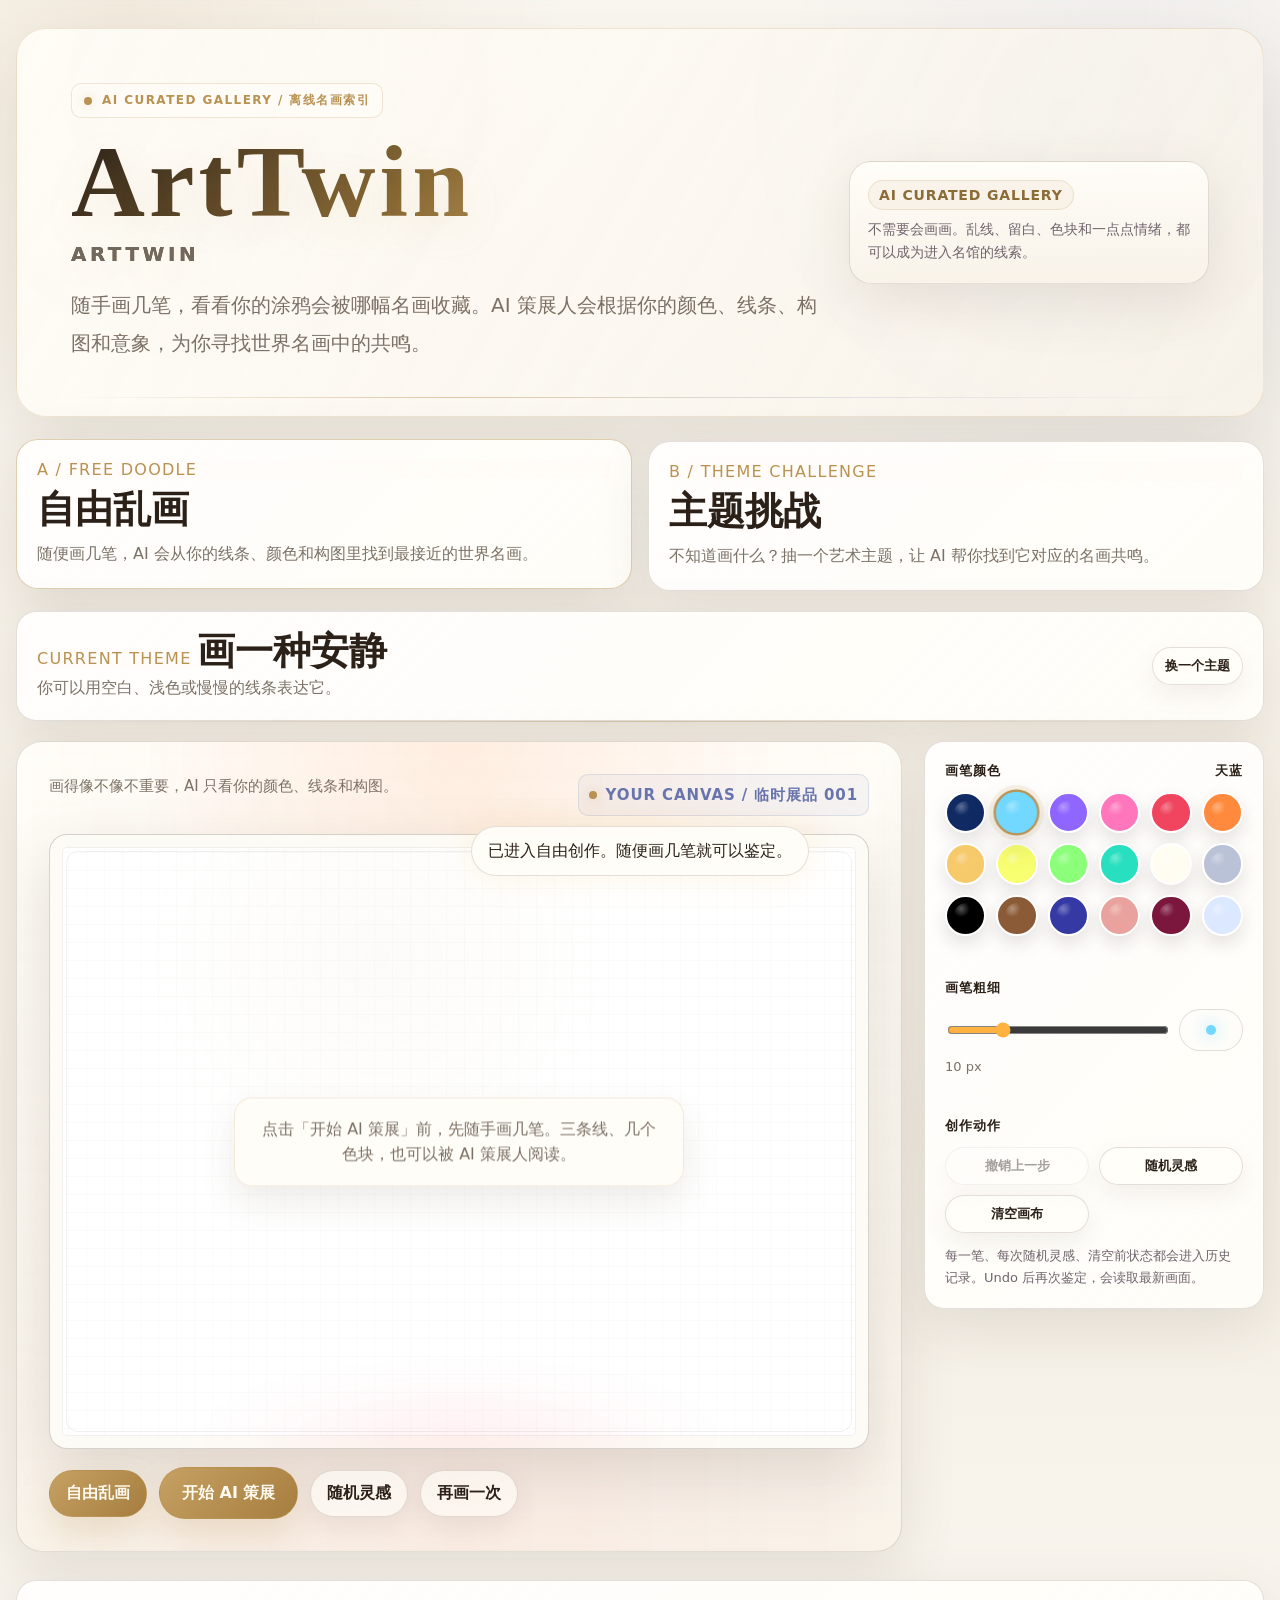
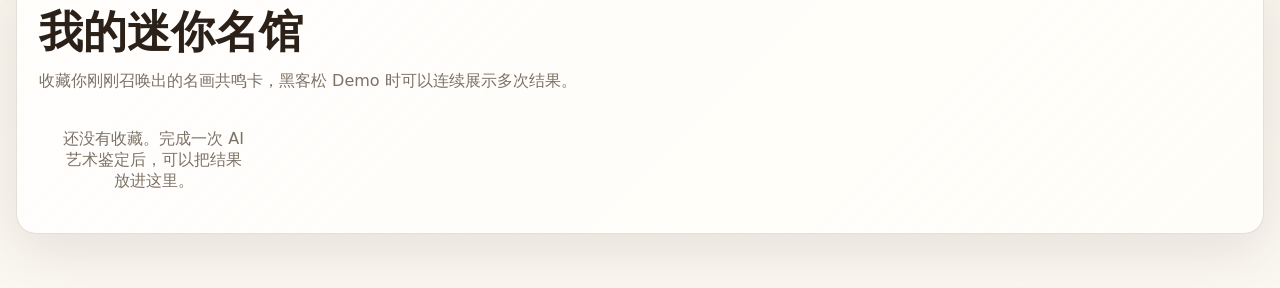
==== index.html @ 96d87781 "Deploy ArtTwin static site" ====
<!DOCTYPE html>
<html lang="zh-CN">
<head>
  <meta charset="UTF-8" />
  <meta name="viewport" content="width=device-width, initial-scale=1.0" />
  <title>ArtTwin</title>
  <style>
    :root {
      --bg: #060711;
      --bg-2: #0b1021;
      --panel: rgba(17, 24, 45, 0.68);
      --panel-strong: rgba(17, 24, 45, 0.9);
      --glass: rgba(255, 255, 255, 0.08);
      --line: rgba(255, 255, 255, 0.16);
      --text: #f6f2e8;
      --muted: #b9c0d4;
      --gold: #f6c96a;
      --gold-2: #fff0a8;
      --cyan: #78e7ff;
      --violet: #9d7cff;
      --pink: #ff77b7;
      --danger: #ff6d8b;
      --ok: #79ffc9;
      --shadow: 0 24px 80px rgba(0, 0, 0, 0.42);
      color-scheme: dark;
    }

    * {
      box-sizing: border-box;
    }

    html {
      min-height: 100%;
      background: var(--bg);
      scroll-behavior: smooth;
    }

    body {
      min-height: 100vh;
      margin: 0;
      overflow-x: hidden;
      background:
        radial-gradient(circle at 18% 10%, rgba(120, 231, 255, 0.16), transparent 27rem),
        radial-gradient(circle at 80% 2%, rgba(246, 201, 106, 0.12), transparent 25rem),
        radial-gradient(circle at 50% 70%, rgba(157, 124, 255, 0.16), transparent 34rem),
        linear-gradient(135deg, #050510 0%, #0a1021 42%, #090713 100%);
      color: var(--text);
      font-family: Inter, ui-sans-serif, system-ui, -apple-system, BlinkMacSystemFont, "Segoe UI", sans-serif;
      letter-spacing: 0;
    }

    button,
    input {
      font: inherit;
    }

    button {
      border: 0;
      color: inherit;
      cursor: pointer;
    }

    button:disabled {
      cursor: not-allowed;
      opacity: 0.42;
      filter: grayscale(0.3);
    }

    .ambient-particles {
      position: fixed;
      inset: 0;
      z-index: 0;
      pointer-events: none;
      overflow: hidden;
    }

    .particle {
      position: absolute;
      width: var(--size);
      height: var(--size);
      left: var(--left);
      top: var(--top);
      border-radius: 999px;
      background: var(--color);
      box-shadow: 0 0 18px var(--color);
      opacity: 0.42;
      animation: floatParticle var(--duration) ease-in-out infinite alternate;
      animation-delay: var(--delay);
    }

    @keyframes floatParticle {
      from { transform: translate3d(0, 0, 0) scale(0.92); }
      to { transform: translate3d(var(--drift-x), var(--drift-y), 0) scale(1.18); }
    }

    .page {
      position: relative;
      z-index: 1;
      width: min(1460px, calc(100% - 28px));
      margin: 0 auto;
      padding: 32px 0 54px;
    }

    .hero {
      display: grid;
      grid-template-columns: minmax(0, 1fr) auto;
      gap: 24px;
      align-items: end;
      padding: 18px 0 26px;
    }

    .eyebrow {
      display: inline-flex;
      align-items: center;
      gap: 10px;
      width: fit-content;
      padding: 8px 12px;
      border: 1px solid rgba(246, 201, 106, 0.28);
      border-radius: 999px;
      background: rgba(246, 201, 106, 0.08);
      color: #ffe5a4;
      font-size: 12px;
      font-weight: 700;
      text-transform: uppercase;
      letter-spacing: 0.08em;
      box-shadow: 0 0 32px rgba(246, 201, 106, 0.12);
    }

    .status-dot {
      width: 8px;
      height: 8px;
      border-radius: 999px;
      background: var(--ok);
      box-shadow: 0 0 14px var(--ok);
      animation: pulseDot 1.2s ease-in-out infinite;
    }

    @keyframes pulseDot {
      0%, 100% { transform: scale(0.8); opacity: 0.55; }
      50% { transform: scale(1.24); opacity: 1; }
    }

    h1 {
      max-width: 980px;
      margin: 18px 0 0;
      font-family: ui-serif, "Times New Roman", "Songti SC", serif;
      font-size: clamp(42px, 7vw, 92px);
      line-height: 0.95;
      font-weight: 800;
      letter-spacing: 0;
      text-shadow:
        0 0 28px rgba(120, 231, 255, 0.18),
        0 0 42px rgba(246, 201, 106, 0.12);
    }

    h1 span {
      display: block;
      margin-top: 9px;
      color: transparent;
      -webkit-text-stroke: 1px rgba(246, 242, 232, 0.72);
      font-family: Inter, ui-sans-serif, system-ui, sans-serif;
      font-size: clamp(22px, 3vw, 42px);
      line-height: 1.08;
      font-weight: 800;
    }

    .subtitle {
      max-width: 780px;
      margin: 18px 0 0;
      color: var(--muted);
      font-size: clamp(16px, 2.2vw, 21px);
      line-height: 1.72;
    }

    .hero-panel {
      width: min(360px, 100%);
      padding: 18px;
      border: 1px solid rgba(255, 255, 255, 0.13);
      border-radius: 18px;
      background: linear-gradient(145deg, rgba(255,255,255,0.1), rgba(255,255,255,0.035));
      box-shadow: var(--shadow);
      backdrop-filter: blur(18px);
    }

    .hero-panel strong {
      display: block;
      color: #ffe4a0;
      font-size: 14px;
      margin-bottom: 8px;
    }

    .hero-panel p {
      margin: 0;
      color: #d9def0;
      font-size: 14px;
      line-height: 1.7;
    }

    .studio-shell {
      display: grid;
      grid-template-columns: minmax(0, 1fr) 370px;
      gap: 22px;
      align-items: start;
    }

    .canvas-stage,
    .control-panel,
    .result-card,
    .mini-gallery {
      border: 1px solid rgba(255, 255, 255, 0.14);
      background:
        linear-gradient(145deg, rgba(255,255,255,0.1), rgba(255,255,255,0.035)),
        rgba(9, 12, 28, 0.72);
      box-shadow: var(--shadow);
      backdrop-filter: blur(22px);
    }

    .canvas-stage {
      position: relative;
      min-width: 0;
      padding: clamp(14px, 2.4vw, 26px);
      border-radius: 24px;
      overflow: hidden;
    }

    .canvas-stage::before {
      content: "";
      position: absolute;
      inset: 0;
      pointer-events: none;
      background:
        linear-gradient(90deg, transparent, rgba(120,231,255,0.08), transparent),
        radial-gradient(circle at 50% 0, rgba(246,201,106,0.18), transparent 36%);
      opacity: 0.74;
      mix-blend-mode: screen;
    }

    .curator-note {
      position: relative;
      z-index: 2;
      display: flex;
      align-items: center;
      justify-content: space-between;
      gap: 14px;
      margin-bottom: 16px;
      color: #dfe6fa;
      font-size: 14px;
      line-height: 1.6;
    }

    .curator-note span {
      display: inline-flex;
      align-items: center;
      gap: 9px;
      padding: 8px 10px;
      border: 1px solid rgba(120, 231, 255, 0.18);
      border-radius: 999px;
      background: rgba(120, 231, 255, 0.07);
      color: #bff4ff;
      white-space: nowrap;
    }

    .canvas-frame {
      position: relative;
      z-index: 1;
      width: 100%;
      aspect-ratio: 4 / 3;
      min-height: 360px;
      border: 1px solid rgba(246, 201, 106, 0.48);
      border-radius: 18px;
      overflow: hidden;
      background:
        radial-gradient(circle at 28% 24%, rgba(120, 231, 255, 0.13), transparent 34%),
        radial-gradient(circle at 78% 78%, rgba(246, 201, 106, 0.1), transparent 35%),
        linear-gradient(135deg, #10172e 0%, #0a0f1e 55%, #080814 100%);
      box-shadow:
        0 0 0 8px rgba(246, 201, 106, 0.04),
        inset 0 0 45px rgba(120, 231, 255, 0.08),
        0 0 48px rgba(120, 231, 255, 0.18),
        0 34px 90px rgba(0, 0, 0, 0.46);
      touch-action: none;
      user-select: none;
      isolation: isolate;
    }

    .canvas-frame::before,
    .canvas-frame::after {
      content: "";
      position: absolute;
      inset: 16px;
      z-index: 0;
      border: 1px solid rgba(246, 201, 106, 0.16);
      border-radius: 12px;
      pointer-events: none;
    }

    .canvas-frame::after {
      inset: auto 15% 0;
      height: 130px;
      border: 0;
      background: radial-gradient(ellipse at center, rgba(246, 201, 106, 0.16), transparent 65%);
      filter: blur(18px);
      transform: translateY(40%);
    }

    .canvas-frame.analyzing {
      animation: canvasShake 0.42s linear 4;
      box-shadow:
        0 0 0 8px rgba(246, 201, 106, 0.08),
        inset 0 0 90px rgba(157, 124, 255, 0.22),
        0 0 70px rgba(120, 231, 255, 0.34),
        0 0 120px rgba(246, 201, 106, 0.16);
    }

    @keyframes canvasShake {
      0%, 100% { transform: translate3d(0, 0, 0); }
      25% { transform: translate3d(1.5px, -1px, 0); }
      50% { transform: translate3d(-1px, 1.5px, 0); }
      75% { transform: translate3d(1px, 1px, 0); }
    }

    #artCanvas {
      position: absolute;
      inset: 0;
      z-index: 1;
      width: 100%;
      height: 100%;
      cursor: crosshair;
      touch-action: none;
    }

    .canvas-hint {
      position: absolute;
      z-index: 2;
      left: 50%;
      top: 50%;
      width: min(450px, calc(100% - 48px));
      padding: 18px 20px;
      border: 1px solid rgba(255, 255, 255, 0.14);
      border-radius: 18px;
      background: rgba(7, 9, 18, 0.52);
      color: #e6ecff;
      text-align: center;
      line-height: 1.6;
      transform: translate(-50%, -50%);
      pointer-events: none;
      backdrop-filter: blur(14px);
      transition: opacity 0.28s ease, transform 0.28s ease;
    }

    .canvas-hint.hidden {
      opacity: 0;
      transform: translate(-50%, -50%) scale(0.96);
    }

    .scan-beam {
      position: absolute;
      inset: 0;
      z-index: 5;
      pointer-events: none;
      opacity: 0;
      background:
        linear-gradient(90deg, transparent, rgba(120,231,255,0.34), rgba(246,201,106,0.28), transparent);
      transform: translateX(-115%);
    }

    .canvas-frame.analyzing .scan-beam {
      opacity: 1;
      animation: scanBeam 1.05s ease-in-out 3;
    }

    @keyframes scanBeam {
      0% { transform: translateX(-115%); }
      100% { transform: translateX(115%); }
    }

    .portal-layer {
      position: absolute;
      inset: 0;
      z-index: 8;
      display: grid;
      place-items: center;
      pointer-events: none;
      opacity: 0;
      transition: opacity 0.28s ease;
    }

    .portal-layer.active {
      opacity: 1;
    }

    .portal-backdrop {
      position: absolute;
      inset: 0;
      background: radial-gradient(circle at center, rgba(3, 4, 13, 0.28), rgba(1, 1, 8, 0.86));
    }

    .portal-vortex {
      position: relative;
      width: min(42vw, 330px);
      height: min(42vw, 330px);
      border-radius: 999px;
      background:
        conic-gradient(from 0deg, rgba(120,231,255,0.1), rgba(157,124,255,0.8), rgba(246,201,106,0.9), rgba(120,231,255,0.18), rgba(157,124,255,0.8)),
        radial-gradient(circle, transparent 0 34%, rgba(4, 5, 18, 0.98) 35% 45%, rgba(120,231,255,0.35) 46% 48%, transparent 49%);
      box-shadow:
        0 0 38px rgba(120, 231, 255, 0.44),
        0 0 88px rgba(157, 124, 255, 0.3),
        0 0 130px rgba(246, 201, 106, 0.2),
        inset 0 0 40px rgba(255, 255, 255, 0.16);
      animation: spinPortal 1.1s linear infinite, portalPulse 1.5s ease-in-out infinite alternate;
      mix-blend-mode: screen;
    }

    .portal-vortex::before,
    .portal-vortex::after {
      content: "";
      position: absolute;
      inset: 11%;
      border-radius: inherit;
      border: 1px dashed rgba(255, 232, 158, 0.78);
      animation: spinPortal 1.8s linear infinite reverse;
      filter: drop-shadow(0 0 12px rgba(246, 201, 106, 0.7));
    }

    .portal-vortex::after {
      inset: 25%;
      border-color: rgba(120, 231, 255, 0.78);
      animation-duration: 0.8s;
    }

    .portal-layer.burst .portal-vortex {
      animation: portalBurst 0.72s ease-out forwards;
    }

    @keyframes spinPortal {
      to { transform: rotate(360deg); }
    }

    @keyframes portalPulse {
      from { filter: brightness(0.92) saturate(1); transform: scale(0.96); }
      to { filter: brightness(1.4) saturate(1.4); transform: scale(1.04); }
    }

    @keyframes portalBurst {
      0% { transform: scale(1) rotate(0deg); opacity: 1; filter: brightness(1); }
      70% { transform: scale(1.52) rotate(220deg); opacity: 1; filter: brightness(2.2); }
      100% { transform: scale(2.6) rotate(320deg); opacity: 0; filter: brightness(3); }
    }

    .portal-fragment {
      position: absolute;
      z-index: 9;
      left: var(--x);
      top: var(--y);
      width: var(--w);
      height: var(--h);
      border-radius: var(--radius);
      background: var(--bgc);
      color: #fff;
      font-size: var(--font);
      text-shadow: 0 0 14px rgba(255, 255, 255, 0.76);
      box-shadow: 0 0 20px var(--bgc);
      transform: translate(-50%, -50%) rotate(var(--angle));
      animation: fragmentPull var(--time) cubic-bezier(.12,.86,.26,1) forwards;
      animation-delay: var(--delay);
      opacity: 0.9;
    }

    @keyframes fragmentPull {
      0% { transform: translate(-50%, -50%) scale(1) rotate(var(--angle)); opacity: 0.95; }
      70% { opacity: 1; }
      100% { transform: translate(calc(-50% + var(--dx)), calc(-50% + var(--dy))) scale(0.05) rotate(calc(var(--angle) + 860deg)); opacity: 0; }
    }

    .studio-actions {
      position: relative;
      z-index: 2;
      display: flex;
      flex-wrap: wrap;
      gap: 12px;
      align-items: center;
      margin-top: 18px;
    }

    .btn {
      display: inline-flex;
      align-items: center;
      justify-content: center;
      gap: 9px;
      min-height: 44px;
      padding: 12px 16px;
      border: 1px solid rgba(255, 255, 255, 0.14);
      border-radius: 999px;
      background: rgba(255, 255, 255, 0.08);
      color: #f8fbff;
      font-weight: 800;
      transition: transform 0.22s ease, border-color 0.22s ease, box-shadow 0.22s ease, background 0.22s ease;
      backdrop-filter: blur(14px);
    }

    .btn:hover:not(:disabled) {
      transform: translateY(-2px);
      border-color: rgba(120, 231, 255, 0.44);
      box-shadow: 0 0 28px rgba(120, 231, 255, 0.18);
      background: rgba(255, 255, 255, 0.12);
    }

    .btn.primary {
      border-color: rgba(246, 201, 106, 0.58);
      background:
        linear-gradient(135deg, rgba(246, 201, 106, 0.26), rgba(157, 124, 255, 0.18)),
        rgba(255, 255, 255, 0.1);
      box-shadow: 0 0 36px rgba(246, 201, 106, 0.18);
    }

    .btn.portal {
      min-height: 52px;
      padding-inline: 22px;
      border-color: rgba(120, 231, 255, 0.5);
      background:
        linear-gradient(135deg, rgba(120, 231, 255, 0.22), rgba(157, 124, 255, 0.28), rgba(246, 201, 106, 0.12)),
        rgba(255, 255, 255, 0.08);
      box-shadow:
        inset 0 0 20px rgba(255, 255, 255, 0.05),
        0 0 42px rgba(120, 231, 255, 0.22);
    }

    .btn.small {
      min-height: 38px;
      padding: 9px 12px;
      font-size: 13px;
    }

    .btn.ghost {
      background: rgba(255, 255, 255, 0.045);
    }

    .control-panel {
      position: sticky;
      top: 20px;
      padding: 20px;
      border-radius: 22px;
    }

    .panel-section + .panel-section {
      margin-top: 22px;
      padding-top: 20px;
      border-top: 1px solid rgba(255, 255, 255, 0.11);
    }

    .panel-title {
      display: flex;
      align-items: center;
      justify-content: space-between;
      gap: 10px;
      margin: 0 0 12px;
      color: #fff6dc;
      font-size: 13px;
      font-weight: 900;
      text-transform: uppercase;
      letter-spacing: 0.08em;
    }

    .palette {
      display: grid;
      grid-template-columns: repeat(6, 1fr);
      gap: 10px;
    }

    .color-swatch {
      position: relative;
      width: 100%;
      aspect-ratio: 1;
      min-width: 0;
      border-radius: 999px;
      border: 2px solid rgba(255, 255, 255, 0.16);
      background: var(--swatch);
      box-shadow: 0 0 16px color-mix(in srgb, var(--swatch), transparent 48%);
      transition: transform 0.18s ease, border-color 0.18s ease, box-shadow 0.18s ease;
    }

    .color-swatch::after {
      content: "";
      position: absolute;
      inset: 18%;
      border-radius: inherit;
      background: radial-gradient(circle at 30% 24%, rgba(255,255,255,0.72), transparent 34%);
      opacity: 0.46;
      pointer-events: none;
    }

    .color-swatch:hover,
    .color-swatch.active {
      transform: scale(1.12);
      border-color: #fff2be;
      box-shadow: 0 0 0 4px rgba(246, 201, 106, 0.16), 0 0 24px var(--swatch);
      z-index: 2;
    }

    .brush-row {
      display: grid;
      grid-template-columns: 1fr auto;
      gap: 12px;
      align-items: center;
    }

    input[type="range"] {
      width: 100%;
      accent-color: var(--gold);
    }

    .brush-preview {
      width: 64px;
      height: 42px;
      border: 1px solid rgba(255, 255, 255, 0.15);
      border-radius: 999px;
      display: grid;
      place-items: center;
      background: rgba(255, 255, 255, 0.06);
    }

    .brush-dot {
      width: var(--brush);
      height: var(--brush);
      max-width: 34px;
      max-height: 34px;
      min-width: 4px;
      min-height: 4px;
      border-radius: 999px;
      background: var(--current-color, #78e7ff);
      box-shadow: 0 0 18px var(--current-color, #78e7ff);
    }

    .brush-value {
      margin-top: 8px;
      color: var(--muted);
      font-size: 13px;
    }

    .action-grid {
      display: grid;
      grid-template-columns: 1fr 1fr;
      gap: 10px;
    }

    .hint-text {
      color: var(--muted);
      font-size: 13px;
      line-height: 1.65;
      margin: 12px 0 0;
    }

    .analysis-overlay {
      position: fixed;
      inset: 0;
      z-index: 40;
      display: none;
      align-items: center;
      justify-content: center;
      padding: 24px;
      background:
        radial-gradient(circle at 50% 45%, rgba(120, 231, 255, 0.13), transparent 30%),
        rgba(0, 0, 0, 0.72);
      backdrop-filter: blur(8px);
      pointer-events: none;
    }

    .analysis-overlay.active {
      display: flex;
      animation: overlayFade 0.25s ease;
    }

    @keyframes overlayFade {
      from { opacity: 0; }
      to { opacity: 1; }
    }

    .analysis-console {
      width: min(560px, 100%);
      padding: 22px;
      border: 1px solid rgba(120, 231, 255, 0.32);
      border-radius: 22px;
      background: rgba(7, 10, 23, 0.72);
      box-shadow: 0 0 60px rgba(120, 231, 255, 0.16);
      text-align: center;
    }

    .analysis-orbit {
      width: 86px;
      height: 86px;
      margin: 0 auto 16px;
      border-radius: 999px;
      border: 1px solid rgba(246, 201, 106, 0.72);
      background:
        radial-gradient(circle, rgba(246,201,106,0.28), transparent 42%),
        conic-gradient(from 0deg, transparent, rgba(120,231,255,0.9), transparent, rgba(246,201,106,0.9), transparent);
      box-shadow: 0 0 34px rgba(246, 201, 106, 0.32);
      animation: spinPortal 0.86s linear infinite;
    }

    .analysis-text {
      color: #fff5d7;
      font-size: clamp(18px, 4vw, 28px);
      font-family: ui-serif, "Times New Roman", "Songti SC", serif;
      font-weight: 800;
      line-height: 1.35;
    }

    .analysis-subtext {
      min-height: 22px;
      margin-top: 10px;
      color: #b9f4ff;
      font-size: 13px;
      letter-spacing: 0.08em;
      text-transform: uppercase;
    }

    .result-section {
      margin-top: 28px;
    }

    .result-card {
      position: relative;
      overflow: hidden;
      border-radius: 28px;
      padding: clamp(18px, 2.8vw, 30px);
      opacity: 0;
      transform: perspective(1400px) rotateX(10deg) scale(0.92) translateY(34px);
      transform-origin: center top;
    }

    .result-card.revealed {
      animation: cardReveal 0.9s cubic-bezier(.2, 1.1, .22, 1) forwards;
    }

    @keyframes cardReveal {
      0% { opacity: 0; transform: perspective(1400px) rotateX(16deg) rotateY(-8deg) scale(0.86) translateY(60px); filter: brightness(0.8); }
      62% { opacity: 1; transform: perspective(1400px) rotateX(-2deg) rotateY(2deg) scale(1.025) translateY(-4px); filter: brightness(1.24); }
      100% { opacity: 1; transform: perspective(1400px) rotateX(0deg) rotateY(0deg) scale(1) translateY(0); filter: brightness(1); }
    }

    .result-card::before {
      content: "";
      position: absolute;
      inset: -2px;
      z-index: -1;
      background:
        conic-gradient(from var(--spin, 0deg), rgba(246,201,106,0.9), rgba(120,231,255,0.55), rgba(157,124,255,0.74), rgba(246,201,106,0.9));
      filter: blur(18px);
      opacity: 0.58;
      animation: borderFlow 5s linear infinite;
    }

    .result-card::after {
      content: "";
      position: absolute;
      inset: 1px;
      z-index: -1;
      border-radius: 27px;
      background:
        radial-gradient(circle at 20% 15%, rgba(246, 201, 106, 0.14), transparent 30%),
        radial-gradient(circle at 82% 28%, rgba(120, 231, 255, 0.13), transparent 34%),
        rgba(9, 12, 28, 0.93);
    }

    @property --spin {
      syntax: "<angle>";
      inherits: false;
      initial-value: 0deg;
    }

    @keyframes borderFlow {
      to { --spin: 360deg; }
    }

    .result-top {
      display: grid;
      grid-template-columns: minmax(0, 0.9fr) minmax(320px, 1.1fr);
      gap: 24px;
      align-items: stretch;
    }

    .score-panel {
      display: grid;
      grid-template-rows: auto 1fr;
      gap: 14px;
      min-width: 0;
    }

    .score-badge {
      width: fit-content;
      padding: 8px 12px;
      border: 1px solid rgba(246, 201, 106, 0.42);
      border-radius: 999px;
      background: rgba(246, 201, 106, 0.11);
      color: #ffe39d;
      font-size: 12px;
      font-weight: 900;
      letter-spacing: 0.08em;
      text-transform: uppercase;
    }

    .score-number {
      font-family: ui-serif, "Times New Roman", serif;
      font-size: clamp(76px, 13vw, 154px);
      line-height: 0.82;
      font-weight: 900;
      color: transparent;
      background: linear-gradient(135deg, #fff8d7, #f6c96a 45%, #78e7ff);
      -webkit-background-clip: text;
      background-clip: text;
      text-shadow: 0 0 36px rgba(246, 201, 106, 0.16);
    }

    .score-caption {
      margin: 10px 0 0;
      color: #dbe2f5;
      font-size: 15px;
      line-height: 1.7;
    }

    .persona-card {
      align-self: end;
      padding: 16px;
      border: 1px solid rgba(255, 255, 255, 0.12);
      border-radius: 18px;
      background: rgba(255, 255, 255, 0.06);
    }

    .persona-card b {
      display: block;
      color: #fff0b9;
      font-size: 22px;
      margin-bottom: 8px;
    }

    .persona-card p {
      margin: 0;
      color: #d5dbef;
      line-height: 1.68;
      font-size: 14px;
    }

    .artwork-showcase {
      display: grid;
      grid-template-columns: 0.42fr 0.58fr;
      gap: 14px;
      min-width: 0;
    }

    .image-tile {
      position: relative;
      min-height: 330px;
      border: 1px solid rgba(255, 255, 255, 0.13);
      border-radius: 18px;
      overflow: hidden;
      background: #0b0d18;
      box-shadow: inset 0 0 40px rgba(255, 255, 255, 0.05);
    }

    .image-tile.small {
      min-height: 260px;
    }

    .image-tile > img,
    .compare-pane > img {
      width: 100%;
      height: 100%;
      object-fit: cover;
      display: block;
    }

    .masterpiece-tile {
      border-color: rgba(246, 201, 106, 0.26);
      box-shadow:
        inset 0 0 40px rgba(255, 255, 255, 0.05),
        0 0 34px rgba(246, 201, 106, 0.08);
    }

    .image-label {
      position: absolute;
      left: 12px;
      bottom: 12px;
      z-index: 2;
      max-width: calc(100% - 24px);
      padding: 7px 9px;
      border: 1px solid rgba(255,255,255,0.14);
      border-radius: 999px;
      background: rgba(0, 0, 0, 0.52);
      color: #fff7e1;
      font-size: 12px;
      font-weight: 800;
      backdrop-filter: blur(10px);
    }

    .art-fallback {
      position: absolute;
      inset: 0;
      display: none;
      place-items: center;
      padding: 20px;
      text-align: center;
      background:
        radial-gradient(circle at 28% 28%, rgba(246,201,106,0.28), transparent 30%),
        radial-gradient(circle at 70% 70%, rgba(120,231,255,0.24), transparent 30%),
        linear-gradient(135deg, #13182a, #090b16);
    }

    .art-fallback strong {
      display: block;
      margin-bottom: 8px;
      color: #fff0ad;
      font-family: ui-serif, "Times New Roman", serif;
      font-size: 24px;
      line-height: 1.15;
    }

    .art-fallback span {
      display: block;
      color: #d6def0;
      line-height: 1.5;
    }

    .art-fallback .fallback-museum {
      margin-top: 10px;
      color: #c5d0ea;
      font-size: 12px;
    }

    .art-fallback .fallback-license {
      display: inline-flex;
      align-items: center;
      justify-content: center;
      width: fit-content;
      margin: 12px auto 0;
      padding: 6px 9px;
      border: 1px solid rgba(121, 255, 201, 0.26);
      border-radius: 999px;
      background: rgba(121, 255, 201, 0.08);
      color: #a7ffd9;
      font-size: 11px;
      font-weight: 900;
    }

    .artwork-meta h2 {
      margin: 18px 0 6px;
      font-family: ui-serif, "Times New Roman", "Songti SC", serif;
      font-size: clamp(30px, 5vw, 58px);
      line-height: 1.04;
      letter-spacing: 0;
    }

    .artwork-meta p {
      margin: 0;
      color: #cbd3ea;
      line-height: 1.72;
    }

    .open-access {
      display: inline-flex;
      align-items: center;
      gap: 8px;
      margin-top: 14px;
      padding: 8px 10px;
      border: 1px solid rgba(121, 255, 201, 0.24);
      border-radius: 999px;
      background: rgba(121, 255, 201, 0.08);
      color: #a7ffd9;
      font-size: 12px;
      font-weight: 900;
    }

    .source-link {
      color: #bff4ff;
      text-decoration: none;
      border-bottom: 1px solid rgba(120, 231, 255, 0.32);
    }

    .source-link:hover {
      color: #fff0ad;
      border-bottom-color: rgba(246, 201, 106, 0.62);
    }

    .tag-row {
      display: flex;
      flex-wrap: wrap;
      gap: 8px;
      margin-top: 16px;
    }

    .tag {
      display: inline-flex;
      align-items: center;
      min-height: 28px;
      padding: 6px 9px;
      border: 1px solid rgba(255, 255, 255, 0.12);
      border-radius: 999px;
      background: rgba(255, 255, 255, 0.06);
      color: #dce4f8;
      font-size: 12px;
      font-weight: 700;
    }

    .content-grid {
      display: grid;
      grid-template-columns: minmax(0, 1.05fr) minmax(330px, 0.95fr);
      gap: 18px;
      margin-top: 22px;
    }

    .info-panel {
      padding: 18px;
      border: 1px solid rgba(255, 255, 255, 0.12);
      border-radius: 18px;
      background: rgba(255, 255, 255, 0.055);
    }

    .info-panel h3 {
      margin: 0 0 12px;
      color: #fff0bc;
      font-size: 15px;
      font-weight: 900;
      text-transform: uppercase;
      letter-spacing: 0.08em;
    }

    .info-panel p,
    .info-panel li {
      color: #d7def1;
      font-size: 14px;
      line-height: 1.72;
    }

    .info-panel p {
      margin: 0;
    }

    .reason-list {
      margin: 0;
      padding-left: 18px;
    }

    .reason-list li + li {
      margin-top: 8px;
    }

    .comparison-card {
      position: relative;
      overflow: hidden;
    }

    .comparison-wrap,
    .comparison-grid {
      display: grid;
      grid-template-columns: 1fr 1fr;
      gap: 12px;
      margin-top: 12px;
    }

    .compare-pane {
      position: relative;
      min-height: 230px;
      border: 1px solid rgba(255, 255, 255, 0.12);
      border-radius: 16px;
      overflow: hidden;
      background: rgba(0, 0, 0, 0.25);
    }

    .user-art-panel {
      border-color: rgba(120, 231, 255, 0.2);
    }

    .masterpiece-panel {
      border-color: rgba(246, 201, 106, 0.3);
      box-shadow:
        inset 0 0 36px rgba(246, 201, 106, 0.06),
        0 0 28px rgba(120, 231, 255, 0.08);
    }

    .morph-overlay {
      position: absolute;
      inset: 0;
      z-index: 3;
      opacity: 0;
      pointer-events: none;
      transition: opacity 0.42s ease;
      mix-blend-mode: screen;
    }

    .user-outline {
      position: absolute;
      inset: 0;
      width: 100%;
      height: 100%;
      object-fit: cover;
      opacity: 0;
      filter: saturate(1.7) contrast(1.25) drop-shadow(0 0 12px rgba(120, 231, 255, 0.82));
      mix-blend-mode: screen;
      transform: scale(1.08) rotate(-2deg);
      transition: opacity 0.45s ease, transform 0.9s ease;
    }

    .glow-line {
      position: absolute;
      height: 2px;
      width: 46%;
      left: var(--left);
      top: var(--top);
      background: linear-gradient(90deg, transparent, rgba(120,231,255,0.95), rgba(246,201,106,0.9), transparent);
      box-shadow: 0 0 14px rgba(120, 231, 255, 0.86);
      transform: rotate(var(--rot)) scaleX(0);
      transform-origin: left center;
      opacity: 0;
    }

    .callout {
      position: absolute;
      left: var(--left);
      top: var(--top);
      max-width: 190px;
      padding: 7px 9px;
      border: 1px solid rgba(246, 201, 106, 0.4);
      border-radius: 12px;
      background: rgba(4, 6, 16, 0.78);
      color: #fff2c2;
      font-size: 12px;
      line-height: 1.42;
      opacity: 0;
      transform: translateY(8px);
      box-shadow: 0 0 18px rgba(246, 201, 106, 0.16);
      backdrop-filter: blur(12px);
    }

    .comparison-card.overlay-active .morph-overlay {
      opacity: 1;
    }

    .comparison-card.overlay-active .morph-overlay .user-outline {
      opacity: 0.64;
      transform: scale(1) rotate(0deg);
      animation: outlinePulse 1.7s ease-in-out infinite alternate;
    }

    .comparison-card.overlay-active .morph-overlay .glow-line {
      animation: lineTrace 0.8s ease forwards;
      animation-delay: var(--delay);
    }

    .comparison-card.overlay-active .morph-overlay .callout {
      animation: calloutIn 0.58s ease forwards;
      animation-delay: var(--delay);
    }

    @keyframes outlinePulse {
      from { filter: saturate(1.3) contrast(1.1) drop-shadow(0 0 8px rgba(120, 231, 255, 0.58)); }
      to { filter: saturate(1.9) contrast(1.32) drop-shadow(0 0 18px rgba(246, 201, 106, 0.62)); }
    }

    @keyframes lineTrace {
      to { transform: rotate(var(--rot)) scaleX(1); opacity: 1; }
    }

    @keyframes calloutIn {
      to { opacity: 1; transform: translateY(0); }
    }

    .top3-section {
      margin-top: 18px;
      padding: 18px;
      border: 1px solid rgba(255, 47, 86, 0.12);
      border-radius: 22px;
      background: rgba(255, 255, 255, 0.78);
      box-shadow: 0 16px 44px rgba(32, 25, 31, 0.08);
    }

    .top3-head {
      display: flex;
      align-items: end;
      justify-content: space-between;
      gap: 14px;
      margin-bottom: 14px;
    }

    .top3-head h3 {
      margin: 0;
      color: #1f1720;
      font-size: clamp(22px, 3vw, 34px);
      font-weight: 900;
      letter-spacing: 0;
    }

    .top3-head p {
      margin: 6px 0 0;
      color: #71636d;
      line-height: 1.6;
      font-size: 14px;
    }

    .top3-grid {
      display: grid;
      grid-template-columns: repeat(3, minmax(0, 1fr));
      gap: 14px;
    }

    .top-match-card {
      position: relative;
      overflow: hidden;
      min-width: 0;
      border: 1px solid rgba(255, 47, 86, 0.12);
      border-radius: 18px;
      background: #fff;
      box-shadow: 0 12px 30px rgba(32, 25, 31, 0.08);
      animation: topMatchIn 0.62s cubic-bezier(.2, 1, .25, 1) both;
      animation-delay: calc(var(--rank) * 0.08s);
    }

    @keyframes topMatchIn {
      from { opacity: 0; transform: translateY(16px) scale(0.98); }
      to { opacity: 1; transform: translateY(0) scale(1); }
    }

    .top-match-card .rank-ribbon {
      position: absolute;
      z-index: 4;
      top: 10px;
      left: 10px;
      padding: 6px 9px;
      border-radius: 999px;
      background: linear-gradient(135deg, #ff2f56, #ff7aa2);
      color: #fff;
      font-size: 12px;
      font-weight: 900;
      box-shadow: 0 10px 22px rgba(255, 47, 86, 0.24);
    }

    .top-match-card .top-match-image {
      position: relative;
      height: 210px;
      overflow: hidden;
      background: #fff5f7;
    }

    .top-match-card .top-match-image > img {
      width: 100%;
      height: 100%;
      object-fit: cover;
      display: block;
    }

    .top-match-body {
      padding: 14px;
    }

    .top-match-score {
      display: inline-flex;
      align-items: center;
      gap: 6px;
      min-height: 28px;
      padding: 5px 9px;
      border-radius: 999px;
      background: #fff0f3;
      color: #ff2f56;
      font-size: 12px;
      font-weight: 900;
    }

    .top-match-body h4 {
      margin: 10px 0 5px;
      color: #1f1720;
      font-size: 18px;
      line-height: 1.25;
      letter-spacing: 0;
    }

    .top-match-body .meta {
      margin: 0 0 10px;
      color: #766974;
      font-size: 13px;
      line-height: 1.5;
    }

    .similar-parts {
      display: flex;
      flex-wrap: wrap;
      gap: 7px;
      margin: 10px 0;
    }

    .similar-pill {
      display: inline-flex;
      align-items: center;
      min-height: 26px;
      padding: 5px 8px;
      border-radius: 999px;
      background: #fff7f8;
      border: 1px solid rgba(255, 47, 86, 0.12);
      color: #6a5964;
      font-size: 12px;
      font-weight: 700;
    }

    .top-match-body p {
      margin: 8px 0 0;
      color: #5f535c;
      font-size: 13px;
      line-height: 1.65;
    }

    .deep-dive-card {
      margin-top: 18px;
      background:
        radial-gradient(circle at 12% 0, rgba(255, 47, 86, 0.08), transparent 36%),
        #fff;
      border-color: rgba(255, 47, 86, 0.12);
    }

    .deep-dive-grid {
      display: grid;
      grid-template-columns: repeat(3, minmax(0, 1fr));
      gap: 12px;
      margin-top: 12px;
    }

    .deep-dive-block {
      padding: 14px;
      border-radius: 16px;
      background: #fff8fa;
      border: 1px solid rgba(255, 47, 86, 0.1);
    }

    .deep-dive-block b {
      display: block;
      margin-bottom: 8px;
      color: #ff2f56;
      font-size: 13px;
      letter-spacing: 0.04em;
      text-transform: uppercase;
    }

    /* Light social-card redesign: keeps the existing interaction system, but makes the demo lighter and clearer. */
    :root {
      --bg: #fff7f8;
      --bg-2: #fff0f4;
      --panel: rgba(255, 255, 255, 0.88);
      --panel-strong: rgba(255, 255, 255, 0.96);
      --glass: rgba(255, 255, 255, 0.72);
      --line: rgba(31, 23, 32, 0.1);
      --text: #1f1720;
      --muted: #756a73;
      --gold: #ffb23f;
      --gold-2: #ffe2a3;
      --cyan: #56c7ff;
      --violet: #8b6cff;
      --pink: #ff2f56;
      --danger: #ff3d67;
      --ok: #16c784;
      --shadow: 0 18px 50px rgba(31, 23, 32, 0.1);
      color-scheme: light;
    }

    html {
      background: #fff7f8;
    }

    body {
      background:
        radial-gradient(circle at 8% 6%, rgba(255, 47, 86, 0.12), transparent 26rem),
        radial-gradient(circle at 92% 10%, rgba(255, 178, 63, 0.14), transparent 24rem),
        linear-gradient(180deg, #fff8fa 0%, #fff3f5 48%, #ffffff 100%);
      color: var(--text);
    }

    .particle {
      opacity: 0.18;
      filter: blur(0.2px);
    }

    .eyebrow {
      border-color: rgba(255, 47, 86, 0.16);
      background: #fff;
      color: #ff2f56;
      box-shadow: 0 10px 28px rgba(255, 47, 86, 0.1);
      text-transform: none;
      letter-spacing: 0;
    }

    .status-dot {
      background: #ff2f56;
      box-shadow: 0 0 12px rgba(255, 47, 86, 0.42);
    }

    h1 {
      color: #1f1720;
      font-family: ui-sans-serif, system-ui, -apple-system, BlinkMacSystemFont, "Segoe UI", sans-serif;
      font-size: clamp(40px, 6vw, 76px);
      line-height: 1.02;
      text-shadow: none;
    }

    h1 span {
      color: #ff2f56;
      -webkit-text-stroke: 0;
      font-size: clamp(20px, 2.5vw, 34px);
      font-weight: 900;
    }

    .subtitle,
    .hero-panel p,
    .hint-text,
    .score-caption,
    .info-panel p,
    .info-panel li,
    .curator-text,
    .gallery-head p {
      color: #6f646d;
    }

    .hero-panel,
    .canvas-stage,
    .control-panel,
    .mini-gallery {
      border-color: rgba(255, 47, 86, 0.1);
      background: rgba(255, 255, 255, 0.84);
      box-shadow: var(--shadow);
      backdrop-filter: blur(18px);
    }

    .hero-panel strong,
    .panel-title,
    .info-panel h3,
    .gallery-head h2 {
      color: #1f1720;
    }

    .canvas-stage::before {
      background:
        linear-gradient(90deg, transparent, rgba(255, 47, 86, 0.06), transparent),
        radial-gradient(circle at 50% 0, rgba(255, 178, 63, 0.12), transparent 34%);
      mix-blend-mode: multiply;
    }

    .curator-note {
      color: #5f535c;
    }

    .curator-note span {
      border-color: rgba(255, 47, 86, 0.13);
      background: #fff5f7;
      color: #ff2f56;
    }

    .canvas-frame {
      background:
        linear-gradient(45deg, rgba(255, 47, 86, 0.035) 25%, transparent 25% 75%, rgba(255, 47, 86, 0.035) 75%),
        linear-gradient(45deg, rgba(255, 47, 86, 0.035) 25%, transparent 25% 75%, rgba(255, 47, 86, 0.035) 75%),
        #ffffff;
      background-position: 0 0, 12px 12px, 0 0;
      background-size: 24px 24px, 24px 24px, auto;
      border-color: rgba(255, 47, 86, 0.18);
      box-shadow:
        0 0 0 8px rgba(255, 47, 86, 0.035),
        inset 0 0 0 1px rgba(31, 23, 32, 0.04),
        0 24px 60px rgba(31, 23, 32, 0.12);
    }

    .canvas-frame::before {
      border-color: rgba(31, 23, 32, 0.06);
    }

    .canvas-frame::after {
      background: radial-gradient(ellipse at center, rgba(255, 47, 86, 0.08), transparent 65%);
    }

    .canvas-hint {
      border-color: rgba(255, 47, 86, 0.12);
      background: rgba(255, 255, 255, 0.84);
      color: #6a5964;
      box-shadow: 0 12px 34px rgba(31, 23, 32, 0.08);
    }

    .btn {
      border-color: rgba(255, 47, 86, 0.12);
      background: #fff;
      color: #2a2028;
      box-shadow: 0 10px 24px rgba(31, 23, 32, 0.08);
    }

    .btn:hover:not(:disabled) {
      border-color: rgba(255, 47, 86, 0.32);
      box-shadow: 0 14px 30px rgba(255, 47, 86, 0.12);
      background: #fff8fa;
    }

    .btn.primary,
    .btn.portal {
      border-color: rgba(255, 47, 86, 0.18);
      background: linear-gradient(135deg, #ff2f56, #ff7aa2);
      color: #fff;
      box-shadow: 0 14px 32px rgba(255, 47, 86, 0.24);
    }

    .btn.ghost {
      background: #fff7f8;
      color: #3a3038;
    }

    .color-swatch {
      border-color: #fff;
      box-shadow: 0 8px 18px rgba(31, 23, 32, 0.12);
    }

    .color-swatch:hover,
    .color-swatch.active {
      border-color: #ff2f56;
      box-shadow: 0 0 0 4px rgba(255, 47, 86, 0.12), 0 10px 24px rgba(31, 23, 32, 0.14);
    }

    .brush-preview,
    .info-panel {
      border-color: rgba(255, 47, 86, 0.1);
      background: #fff;
      color: #2a2028;
    }

    .analysis-overlay {
      background:
        radial-gradient(circle at 50% 45%, rgba(255, 47, 86, 0.12), transparent 30%),
        rgba(255, 247, 248, 0.76);
    }

    .analysis-console,
    .result-card {
      border-color: rgba(255, 47, 86, 0.12);
      background: rgba(255, 255, 255, 0.92);
      box-shadow: 0 24px 70px rgba(31, 23, 32, 0.14);
    }

    .analysis-text,
    .analysis-subtext,
    .score-badge,
    .persona-card b,
    .artwork-meta h2,
    .share-card,
    .curator-copy b {
      color: #1f1720;
    }

    .analysis-orbit {
      border-color: rgba(255, 47, 86, 0.7);
      box-shadow: 0 0 24px rgba(255, 47, 86, 0.18);
    }

    .result-card::before {
      background: conic-gradient(from var(--spin, 0deg), rgba(255,47,86,0.72), rgba(255,178,63,0.42), rgba(255,122,162,0.56), rgba(255,47,86,0.72));
      opacity: 0.25;
    }

    .result-card::after {
      background:
        radial-gradient(circle at 14% 10%, rgba(255, 47, 86, 0.08), transparent 30%),
        radial-gradient(circle at 84% 22%, rgba(255, 178, 63, 0.08), transparent 34%),
        rgba(255, 255, 255, 0.96);
    }

    .score-number {
      background: linear-gradient(135deg, #ff2f56, #ff7aa2 48%, #ffb23f);
      -webkit-background-clip: text;
      background-clip: text;
      text-shadow: none;
    }

    .score-badge,
    .open-access,
    .tag,
    .share-card {
      border-color: rgba(255, 47, 86, 0.12);
      background: #fff5f7;
      color: #ff2f56;
    }

    .persona-card,
    .curator-panel {
      border-color: rgba(255, 47, 86, 0.1);
      background: #fff8fa;
    }

    .persona-card p,
    .artwork-meta p {
      color: #6f646d;
    }

    .image-tile,
    .compare-pane {
      background: #fff5f7;
      border-color: rgba(31, 23, 32, 0.08);
      box-shadow: 0 12px 30px rgba(31, 23, 32, 0.08);
    }

    .image-label {
      border-color: rgba(255, 255, 255, 0.7);
      background: rgba(255, 255, 255, 0.86);
      color: #ff2f56;
      box-shadow: 0 8px 20px rgba(31, 23, 32, 0.1);
    }

    .art-fallback {
      background:
        radial-gradient(circle at 18% 22%, rgba(255,47,86,0.2), transparent 32%),
        radial-gradient(circle at 82% 70%, rgba(255,178,63,0.22), transparent 34%),
        linear-gradient(135deg, #fff7f8, #fff0f4);
    }

    .art-fallback strong,
    .art-fallback span {
      color: #1f1720;
    }

    .source-link {
      color: #ff2f56;
      border-bottom-color: rgba(255, 47, 86, 0.22);
    }

    .callout {
      border-color: rgba(255, 47, 86, 0.2);
      background: rgba(255, 255, 255, 0.86);
      color: #1f1720;
      box-shadow: 0 10px 22px rgba(255, 47, 86, 0.12);
    }

    .glow-line {
      background: linear-gradient(90deg, transparent, rgba(255,47,86,0.95), rgba(255,178,63,0.9), transparent);
      box-shadow: 0 0 14px rgba(255, 47, 86, 0.5);
    }

    .curator-avatar {
      background: linear-gradient(135deg, #ff2f56, #ffb23f);
      color: #fff;
      box-shadow: 0 12px 24px rgba(255, 47, 86, 0.18);
    }

    .toast {
      border-color: rgba(255, 47, 86, 0.18);
      background: rgba(255, 255, 255, 0.92);
      color: #ff2f56;
      box-shadow: 0 18px 44px rgba(31, 23, 32, 0.12);
    }

    .curator-panel {
      margin-top: 18px;
      display: grid;
      grid-template-columns: auto minmax(0, 1fr);
      gap: 14px;
      align-items: start;
      padding: 18px;
      border: 1px solid rgba(120, 231, 255, 0.22);
      border-radius: 20px;
      background:
        radial-gradient(circle at 0 0, rgba(120, 231, 255, 0.12), transparent 34%),
        rgba(255, 255, 255, 0.055);
    }

    .curator-avatar {
      position: relative;
      width: 48px;
      height: 48px;
      border-radius: 16px;
      display: grid;
      place-items: center;
      background:
        conic-gradient(from 0deg, rgba(120,231,255,0.26), rgba(246,201,106,0.38), rgba(157,124,255,0.34), rgba(120,231,255,0.26)),
        rgba(255, 255, 255, 0.08);
      box-shadow: 0 0 22px rgba(120, 231, 255, 0.18);
      font-weight: 900;
    }

    .curator-avatar::after {
      content: "";
      position: absolute;
      right: -2px;
      bottom: -2px;
      width: 12px;
      height: 12px;
      border: 2px solid #11162a;
      border-radius: 999px;
      background: var(--ok);
      box-shadow: 0 0 10px var(--ok);
    }

    .curator-copy {
      min-width: 0;
    }

    .curator-copy header {
      display: flex;
      align-items: center;
      justify-content: space-between;
      gap: 12px;
      margin-bottom: 8px;
    }

    .curator-copy b {
      color: #dff9ff;
      font-size: 13px;
      letter-spacing: 0.08em;
      text-transform: uppercase;
    }

    .curator-text {
      min-height: 124px;
      color: #e3e9fb;
      font-size: 14px;
      line-height: 1.78;
      white-space: pre-line;
    }

    .typing-cursor {
      display: inline-block;
      width: 8px;
      height: 1em;
      margin-left: 2px;
      transform: translateY(2px);
      background: #fff2a8;
      animation: blink 0.82s steps(2, start) infinite;
    }

    @keyframes blink {
      50% { opacity: 0; }
    }

    .share-row {
      display: flex;
      flex-wrap: wrap;
      gap: 10px;
      margin-top: 16px;
    }

    .share-card {
      margin-top: 16px;
      padding: 14px;
      border: 1px solid rgba(246, 201, 106, 0.22);
      border-radius: 16px;
      background: rgba(246, 201, 106, 0.07);
      color: #fff2bf;
      font-size: 14px;
      line-height: 1.7;
    }

    .mini-gallery {
      margin-top: 28px;
      border-radius: 24px;
      padding: 22px;
    }

    .gallery-head {
      display: flex;
      align-items: end;
      justify-content: space-between;
      gap: 16px;
      margin-bottom: 16px;
    }

    .gallery-head h2 {
      margin: 0;
      font-family: ui-serif, "Times New Roman", "Songti SC", serif;
      font-size: clamp(26px, 4vw, 44px);
    }

    .gallery-head p {
      margin: 6px 0 0;
      color: var(--muted);
      line-height: 1.6;
    }

    .gallery-grid {
      display: grid;
      grid-template-columns: repeat(auto-fill, minmax(210px, 1fr));
      gap: 14px;
    }

    .gallery-empty {
      padding: 18px;
      border: 1px dashed rgba(255, 255, 255, 0.16);
      border-radius: 16px;
      color: var(--muted);
      text-align: center;
    }

    .gallery-item {
      border: 1px solid rgba(255,255,255,0.12);
      border-radius: 16px;
      overflow: hidden;
      background: rgba(255,255,255,0.055);
    }

    .gallery-item img {
      width: 100%;
      aspect-ratio: 4 / 3;
      object-fit: cover;
      display: block;
      background: #090d18;
    }

    .gallery-item div {
      padding: 12px;
    }

    .gallery-item b {
      display: block;
      color: #fff2bd;
      line-height: 1.3;
      margin-bottom: 6px;
    }

    .gallery-item p {
      margin: 0;
      color: #d1d8eb;
      font-size: 13px;
      line-height: 1.55;
    }

    .toast {
      position: fixed;
      left: 50%;
      bottom: 24px;
      z-index: 80;
      max-width: min(520px, calc(100% - 28px));
      padding: 12px 16px;
      border: 1px solid rgba(246, 201, 106, 0.34);
      border-radius: 999px;
      background: rgba(5, 7, 16, 0.86);
      color: #fff4c6;
      box-shadow: 0 0 34px rgba(246, 201, 106, 0.18);
      backdrop-filter: blur(14px);
      transform: translate(-50%, 18px);
      opacity: 0;
      pointer-events: none;
      transition: transform 0.25s ease, opacity 0.25s ease;
      text-align: center;
      line-height: 1.5;
    }

    .toast.show {
      transform: translate(-50%, 0);
      opacity: 1;
    }

    .sr-only {
      position: absolute;
      width: 1px;
      height: 1px;
      padding: 0;
      margin: -1px;
      overflow: hidden;
      clip: rect(0, 0, 0, 0);
      white-space: nowrap;
      border: 0;
    }

    /* Stage 1 museum refactor: modern gallery, paper texture, curator report structure. */
    :root {
      --museum-bg: #f6f1e9;
      --museum-wall: #fbf8f2;
      --museum-paper: #fffdf8;
      --museum-ink: #2b2118;
      --museum-muted: #7c7166;
      --museum-line: rgba(83, 67, 49, 0.16);
      --museum-gold: #b99252;
      --museum-blue: #8c99c7;
      --museum-lilac: #b9acd7;
      --shadow: 0 18px 55px rgba(84, 67, 49, 0.12);
      --text: var(--museum-ink);
      --muted: var(--museum-muted);
      --pink: var(--museum-gold);
    }

    body {
      background:
        radial-gradient(circle at 10% 0%, rgba(185, 146, 82, 0.12), transparent 28rem),
        radial-gradient(circle at 88% 9%, rgba(140, 153, 199, 0.12), transparent 24rem),
        linear-gradient(180deg, #fbf8f2 0%, #f4eee4 60%, #fbf8f2 100%);
      color: var(--museum-ink);
    }

    body::before {
      content: "";
      position: fixed;
      inset: 0;
      z-index: 0;
      pointer-events: none;
      opacity: 0.42;
      background-image:
        linear-gradient(rgba(83, 67, 49, 0.025) 1px, transparent 1px),
        linear-gradient(90deg, rgba(83, 67, 49, 0.018) 1px, transparent 1px);
      background-size: 26px 26px, 26px 26px;
      mask-image: linear-gradient(180deg, rgba(0,0,0,0.7), transparent 82%);
    }

    .ambient-particles {
      display: none;
    }

    .page {
      width: min(1320px, calc(100% - 32px));
      padding-top: 28px;
    }

    .hero {
      grid-template-columns: 1fr minmax(280px, 360px);
      align-items: center;
      padding: 24px 0 20px;
    }

    .eyebrow,
    .mode-kicker {
      border-color: rgba(185, 146, 82, 0.22);
      background: rgba(255, 253, 248, 0.72);
      color: var(--museum-gold);
      box-shadow: none;
      letter-spacing: 0.08em;
      text-transform: uppercase;
    }

    .status-dot {
      background: var(--museum-gold);
      box-shadow: 0 0 12px rgba(185, 146, 82, 0.35);
    }

    h1 {
      max-width: 900px;
      color: var(--museum-ink);
      font-family: "Times New Roman", "Songti SC", ui-serif, serif;
      font-size: clamp(44px, 6vw, 88px);
      font-weight: 700;
      line-height: 1;
      letter-spacing: 0;
    }

    h1 span {
      margin-top: 12px;
      color: var(--museum-muted);
      font-family: Inter, ui-sans-serif, system-ui, sans-serif;
      font-size: clamp(15px, 1.5vw, 22px);
      font-weight: 600;
      letter-spacing: 0.08em;
      text-transform: uppercase;
    }

    .subtitle {
      max-width: 720px;
      color: var(--museum-muted);
      font-size: 17px;
      line-height: 1.9;
    }

    .hero-panel,
    .canvas-stage,
    .control-panel,
    .result-card,
    .mini-gallery,
    .mode-card,
    .theme-card,
    .intent-panel,
    .info-panel,
    .top3-section {
      border: 1px solid var(--museum-line);
      background:
        linear-gradient(135deg, rgba(255,255,255,0.62), rgba(255,253,248,0.86)),
        var(--museum-paper);
      box-shadow: var(--shadow);
      backdrop-filter: blur(14px);
    }

    .hero-panel,
    .canvas-stage,
    .control-panel,
    .mini-gallery,
    .mode-card,
    .theme-card {
      border-radius: 20px;
    }

    .hero-panel strong,
    .panel-title,
    .info-panel h3,
    .gallery-head h2,
    .top3-head h3 {
      color: var(--museum-ink);
    }

    .mode-selector {
      display: grid;
      grid-template-columns: repeat(2, minmax(0, 1fr));
      gap: 16px;
      margin: 6px 0 18px;
    }

    .mode-card {
      display: grid;
      gap: 9px;
      min-height: 150px;
      padding: 20px;
      text-align: left;
      color: var(--museum-ink);
      transition: transform 0.22s ease, border-color 0.22s ease, box-shadow 0.22s ease;
    }

    .mode-card strong,
    .theme-card strong {
      font-family: "Times New Roman", "Songti SC", ui-serif, serif;
      font-size: 30px;
      font-weight: 700;
      line-height: 1.15;
    }

    .mode-card p,
    .theme-card p {
      margin: 0;
      color: var(--museum-muted);
      line-height: 1.75;
    }

    .mode-card:hover,
    .mode-card.active {
      transform: translateY(-2px);
      border-color: rgba(185, 146, 82, 0.45);
      box-shadow: 0 22px 60px rgba(84, 67, 49, 0.15);
    }

    .theme-card {
      display: flex;
      align-items: center;
      justify-content: space-between;
      gap: 16px;
      margin: -2px 0 20px;
      padding: 18px 20px;
    }

    .studio-shell {
      grid-template-columns: minmax(0, 1fr) 340px;
    }

    .curator-note {
      color: var(--museum-muted);
    }

    .curator-note span {
      border-color: rgba(140, 153, 199, 0.24);
      background: rgba(140, 153, 199, 0.08);
      color: #6875ad;
    }

    .canvas-frame {
      background:
        radial-gradient(circle at 40% 20%, rgba(185, 146, 82, 0.035), transparent 34%),
        linear-gradient(0deg, rgba(83, 67, 49, 0.025) 1px, transparent 1px),
        linear-gradient(90deg, rgba(83, 67, 49, 0.018) 1px, transparent 1px),
        #ffffff;
      background-size: auto, 18px 18px, 18px 18px, auto;
      border: 1px solid rgba(83, 67, 49, 0.2);
      border-radius: 14px;
      box-shadow:
        inset 0 0 0 10px rgba(255, 253, 248, 0.82),
        0 18px 48px rgba(84, 67, 49, 0.12);
    }

    .canvas-hint {
      border-color: rgba(185, 146, 82, 0.18);
      background: rgba(255, 253, 248, 0.9);
      color: var(--museum-muted);
      box-shadow: 0 16px 36px rgba(84, 67, 49, 0.1);
    }

    .btn {
      border: 1px solid rgba(83, 67, 49, 0.16);
      border-radius: 999px;
      background: rgba(255, 253, 248, 0.88);
      color: var(--museum-ink);
      box-shadow: 0 10px 24px rgba(84, 67, 49, 0.08);
    }

    .btn.primary,
    .btn.portal {
      border-color: rgba(185, 146, 82, 0.42);
      background: linear-gradient(135deg, #c5a163, #a67e3f);
      color: #fffaf0;
      box-shadow: 0 16px 34px rgba(185, 146, 82, 0.22);
    }

    .btn.ghost {
      background: rgba(255, 253, 248, 0.66);
      color: var(--museum-ink);
    }

    .btn:hover:not(:disabled) {
      border-color: rgba(185, 146, 82, 0.48);
      background: #fffdf8;
      box-shadow: 0 16px 34px rgba(84, 67, 49, 0.12);
    }

    .color-swatch.active,
    .color-swatch:hover {
      border-color: var(--museum-gold);
      box-shadow: 0 0 0 4px rgba(185, 146, 82, 0.12), 0 12px 28px rgba(84, 67, 49, 0.14);
    }

    .brush-preview,
    .tag,
    .open-access,
    .share-card,
    .persona-card,
    .curator-panel,
    .top-match-card,
    .deep-dive-block,
    .choice-option,
    .empty-analysis-actions {
      border: 1px solid var(--museum-line);
      background: rgba(255, 253, 248, 0.74);
      color: var(--museum-ink);
      box-shadow: none;
    }

    .intent-modal {
      position: fixed;
      inset: 0;
      z-index: 70;
      display: none;
      place-items: center;
      padding: 24px;
      background: rgba(246, 241, 233, 0.72);
      backdrop-filter: blur(12px);
    }

    .intent-modal.active {
      display: grid;
    }

    .intent-panel {
      width: min(760px, 100%);
      padding: clamp(20px, 4vw, 32px);
      border-radius: 24px;
    }

    .intent-panel h2 {
      margin: 12px 0 8px;
      font-family: "Times New Roman", "Songti SC", ui-serif, serif;
      font-size: clamp(28px, 4vw, 44px);
      line-height: 1.1;
      color: var(--museum-ink);
    }

    .intent-panel p {
      margin: 0;
      color: var(--museum-muted);
      line-height: 1.8;
    }

    .choice-grid {
      display: grid;
      grid-template-columns: repeat(2, minmax(0, 1fr));
      gap: 10px;
      margin-top: 18px;
    }

    .choice-option {
      display: flex;
      align-items: center;
      gap: 10px;
      min-height: 48px;
      padding: 10px 12px;
      border-radius: 14px;
      text-align: left;
      transition: border-color 0.2s ease, transform 0.2s ease, background 0.2s ease;
    }

    .choice-option:hover,
    .choice-option.active {
      transform: translateY(-1px);
      border-color: rgba(185, 146, 82, 0.46);
      background: rgba(185, 146, 82, 0.08);
    }

    .choice-option .icon {
      width: 30px;
      text-align: center;
      font-size: 20px;
    }

    .intent-actions {
      display: flex;
      flex-wrap: wrap;
      justify-content: flex-end;
      gap: 10px;
      margin-top: 20px;
    }

    .result-card {
      border-radius: 26px;
    }

    .result-card::before {
      background: conic-gradient(from var(--spin, 0deg), rgba(185,146,82,0.4), rgba(140,153,199,0.28), rgba(185,146,82,0.4));
      opacity: 0.18;
    }

    .result-card::after {
      background:
        radial-gradient(circle at 10% 0%, rgba(185, 146, 82, 0.08), transparent 28%),
        var(--museum-paper);
    }

    .curator-summary {
      display: grid;
      grid-template-columns: minmax(0, 1fr) minmax(220px, 320px);
      gap: 18px;
      align-items: stretch;
      margin-bottom: 22px;
    }

    .summary-main {
      padding: 20px;
      border: 1px solid var(--museum-line);
      border-radius: 20px;
      background: rgba(255, 253, 248, 0.72);
    }

    .summary-main h2 {
      margin: 8px 0 10px;
      font-family: "Times New Roman", "Songti SC", ui-serif, serif;
      font-size: clamp(32px, 4.5vw, 58px);
      line-height: 1;
      color: var(--museum-ink);
    }

    .observation-list {
      margin: 14px 0 0;
      padding: 0;
      list-style: none;
      display: grid;
      gap: 9px;
    }

    .observation-list li {
      padding-left: 18px;
      color: var(--museum-muted);
      line-height: 1.65;
      position: relative;
    }

    .observation-list li::before {
      content: "";
      position: absolute;
      left: 0;
      top: 0.72em;
      width: 7px;
      height: 7px;
      border-radius: 999px;
      background: var(--museum-gold);
    }

    .summary-score {
      display: grid;
      place-items: center;
      padding: 18px;
      border: 1px solid rgba(185, 146, 82, 0.25);
      border-radius: 20px;
      background: linear-gradient(135deg, rgba(185,146,82,0.12), rgba(140,153,199,0.08));
      text-align: center;
    }

    .summary-score .score-number {
      font-size: clamp(70px, 10vw, 128px);
      background: linear-gradient(135deg, #9f793d, #c9a96a);
      -webkit-background-clip: text;
      background-clip: text;
    }

    .top1-card {
      display: grid;
      grid-template-columns: minmax(0, 1.1fr) minmax(320px, 0.9fr);
      gap: 18px;
      padding: 18px;
      border: 1px solid var(--museum-line);
      border-radius: 22px;
      background: rgba(255, 253, 248, 0.72);
    }

    .top1-meta h2 {
      margin: 10px 0 8px;
      font-family: "Times New Roman", "Songti SC", ui-serif, serif;
      font-size: clamp(34px, 5vw, 62px);
      line-height: 1;
      color: var(--museum-ink);
    }

    .top1-meta p,
    .top-match-body p,
    .deep-dive-block p,
    .persona-card p,
    .curator-text,
    .share-card,
    .gallery-item p {
      color: var(--museum-muted);
    }

    .image-tile,
    .compare-pane,
    .top-match-image {
      border-color: rgba(83, 67, 49, 0.14);
      background: #f7efe4;
      box-shadow: 0 14px 34px rgba(84, 67, 49, 0.1);
    }

    .image-label,
    .rank-ribbon,
    .top-match-score {
      border: 1px solid rgba(185, 146, 82, 0.25);
      background: rgba(255, 253, 248, 0.88);
      color: #9f793d;
      box-shadow: none;
    }

    .top3-section {
      margin-top: 20px;
      border-radius: 22px;
    }

    .top-match-card {
      border-radius: 18px;
      overflow: hidden;
    }

    .match-type {
      display: inline-flex;
      margin-top: 8px;
      color: #6875ad;
      font-size: 12px;
      font-weight: 800;
      letter-spacing: 0.04em;
      text-transform: uppercase;
    }

    .top1-score-line {
      display: flex;
      flex-wrap: wrap;
      align-items: center;
      gap: 10px;
      margin: 12px 0;
      color: #8b6b36;
    }

    .top1-score-line strong {
      font-size: 18px;
      color: #9f793d;
    }

    .top1-score-line span {
      padding: 5px 10px;
      border: 1px solid rgba(185, 146, 82, 0.22);
      border-radius: 999px;
      background: rgba(185, 146, 82, 0.08);
      font-size: 12px;
      font-weight: 800;
    }

    .top1-intro {
      font-size: 15px;
      line-height: 1.7;
    }

    .top1-parts {
      margin-top: 12px;
    }

    .mini-reasons {
      display: grid;
      gap: 7px;
      margin: 12px 0;
      padding: 0;
      list-style: none;
    }

    .mini-reasons li {
      position: relative;
      padding-left: 15px;
      color: var(--museum-muted);
      line-height: 1.55;
      font-size: 13px;
    }

    .mini-reasons li::before {
      content: "";
      position: absolute;
      left: 0;
      top: 0.72em;
      width: 6px;
      height: 6px;
      border-radius: 999px;
      background: var(--museum-gold);
    }

    .details-shell {
      margin-top: 18px;
      border: 1px solid var(--museum-line);
      border-radius: 20px;
      background: rgba(255, 253, 248, 0.58);
      overflow: hidden;
    }

    .details-toggle {
      width: 100%;
      justify-content: space-between;
      border: 0;
      border-radius: 0;
      background: transparent;
      box-shadow: none;
      padding: 16px 18px;
      color: var(--museum-ink);
    }

    .details-content {
      display: none;
      padding: 0 18px 18px;
    }

    .details-shell.open .details-content {
      display: block;
    }

    .source-link {
      color: #8b6b36;
      border-bottom-color: rgba(185, 146, 82, 0.35);
    }

    .open-access,
    .tag,
    .similar-pill {
      background: rgba(185, 146, 82, 0.08);
      color: #8b6b36;
      border-color: rgba(185, 146, 82, 0.18);
    }

    .analysis-overlay {
      background: rgba(246, 241, 233, 0.74);
    }

    .analysis-console,
    .toast {
      background: rgba(255, 253, 248, 0.92);
      border-color: var(--museum-line);
      color: var(--museum-ink);
    }

    .analysis-console {
      position: relative;
      overflow: hidden;
    }

    .analysis-console::before {
      content: "";
      position: absolute;
      left: 8%;
      right: 8%;
      top: 18%;
      height: 1px;
      background: linear-gradient(90deg, transparent, rgba(140,153,199,0.72), rgba(185,146,82,0.62), transparent);
      animation: softScan 1.7s ease-in-out infinite;
    }

    @keyframes softScan {
      0% { transform: translateY(-34px); opacity: 0; }
      22% { opacity: 1; }
      100% { transform: translateY(126px); opacity: 0; }
    }

    .curator-avatar {
      background: linear-gradient(135deg, #c5a163, #8c99c7);
      color: #fffaf0;
    }

    .gallery-item b {
      color: var(--museum-ink);
    }

    /* Title and hierarchy polish for Doodle to Masterpiece. */
    body {
      font-family: Inter, system-ui, -apple-system, BlinkMacSystemFont, "PingFang SC", "Microsoft YaHei", sans-serif;
    }

    h1,
    .mode-card strong,
    .theme-card strong,
    .summary-main h2,
    .top1-meta h2,
    .top-match-body h4,
    .gallery-head h2,
    .info-panel h3,
    .top3-head h3 {
      font-family: Georgia, "Cormorant Garamond", "Playfair Display", "Songti SC", STSong, serif;
    }

    .hero {
      position: relative;
      margin-bottom: 24px;
      padding: clamp(26px, 4.5vw, 54px);
      border: 1px solid rgba(185, 146, 82, 0.22);
      border-radius: 30px;
      background:
        linear-gradient(120deg, rgba(255,253,248,0.92), rgba(248,242,232,0.82)),
        radial-gradient(circle at 15% 12%, rgba(185,146,82,0.12), transparent 30%),
        radial-gradient(circle at 84% 22%, rgba(140,153,199,0.12), transparent 32%);
      box-shadow: 0 28px 80px rgba(84, 67, 49, 0.13);
      overflow: hidden;
    }

    .hero::after {
      content: "";
      position: absolute;
      left: clamp(22px, 4vw, 54px);
      right: clamp(22px, 4vw, 54px);
      bottom: 18px;
      height: 1px;
      background: linear-gradient(90deg, transparent, rgba(185,146,82,0.48), rgba(140,153,199,0.25), transparent);
    }

    .eyebrow {
      border-radius: 10px;
      letter-spacing: 0.12em;
    }

    h1 {
      max-width: 980px;
      margin-top: 16px;
      font-size: clamp(58px, 8vw, 126px);
      letter-spacing: 0.04em;
      line-height: 0.94;
      color: transparent;
      background: linear-gradient(135deg, #2b2118 0%, #8b6b36 46%, #c5a163 72%, #2b2118 100%);
      -webkit-background-clip: text;
      background-clip: text;
      text-shadow: 0 12px 40px rgba(185, 146, 82, 0.13);
    }

    h1 span {
      margin-top: 14px;
      font-family: Inter, system-ui, -apple-system, BlinkMacSystemFont, "PingFang SC", sans-serif;
      font-size: clamp(16px, 1.55vw, 24px);
      letter-spacing: 0.18em;
      color: #72685d;
      -webkit-text-stroke: 0;
    }

    .subtitle {
      max-width: 760px;
      margin-top: 20px;
      font-size: clamp(16px, 1.8vw, 20px);
      line-height: 1.9;
    }

    .hero-panel {
      border-radius: 22px;
      background:
        linear-gradient(180deg, rgba(255,253,248,0.94), rgba(248,242,232,0.82));
    }

    .hero-panel strong {
      display: inline-flex;
      padding: 6px 10px;
      border: 1px solid rgba(185, 146, 82, 0.2);
      border-radius: 999px;
      background: rgba(185, 146, 82, 0.07);
      color: #8b6b36;
      letter-spacing: 0.06em;
      text-transform: uppercase;
    }

    .mode-selector {
      margin: 0 0 22px;
    }

    .mode-card {
      min-height: 136px;
      border-radius: 22px;
    }

    .mode-card strong,
    .theme-card strong {
      font-size: clamp(26px, 3vw, 38px);
    }

    .studio-shell {
      position: relative;
      margin-top: 12px;
    }

    .studio-shell::before {
      content: "";
      position: absolute;
      left: 1.5%;
      right: 1.5%;
      top: -20px;
      height: 1px;
      background: linear-gradient(90deg, transparent, rgba(185,146,82,0.42), transparent);
    }

    .canvas-stage {
      border-radius: 26px;
      padding: clamp(18px, 2.8vw, 32px);
      background:
        linear-gradient(180deg, rgba(255,253,248,0.9), rgba(247,240,230,0.78)),
        var(--museum-paper);
    }

    .curator-note {
      align-items: flex-start;
      margin-bottom: 18px;
      font-size: 15px;
    }

    .curator-note span {
      border-radius: 10px;
      font-weight: 800;
      letter-spacing: 0.06em;
      text-transform: uppercase;
    }

    .canvas-frame {
      border-radius: 18px;
      border-color: rgba(83, 67, 49, 0.24);
      box-shadow:
        inset 0 0 0 12px rgba(255, 253, 248, 0.88),
        inset 0 0 0 13px rgba(83, 67, 49, 0.08),
        0 24px 64px rgba(84, 67, 49, 0.16);
    }

    @media (max-width: 1120px) {
      .hero,
      .studio-shell,
      .result-top,
      .content-grid,
      .curator-summary,
      .top1-card,
      .mode-selector {
        grid-template-columns: 1fr;
      }

      .top3-grid,
      .deep-dive-grid {
        grid-template-columns: 1fr;
      }

      .hero-panel,
      .control-panel {
        width: 100%;
      }

      .control-panel {
        position: relative;
        top: auto;
      }
    }

    @media (max-width: 760px) {
      .page {
        width: min(100% - 18px, 1460px);
        padding-top: 18px;
      }

      .hero {
        padding-bottom: 18px;
      }

      .canvas-frame {
        min-height: auto;
      }

      .curator-note {
        align-items: flex-start;
        flex-direction: column;
      }

      .curator-note span {
        white-space: normal;
      }

      .studio-actions,
      .share-row {
        display: grid;
        grid-template-columns: 1fr;
      }

      .palette {
        grid-template-columns: repeat(8, 1fr);
      }

      .action-grid,
      .artwork-showcase,
      .comparison-wrap,
      .comparison-grid,
      .top3-grid,
      .deep-dive-grid {
        grid-template-columns: 1fr;
      }

      .image-tile,
      .image-tile.small,
      .compare-pane {
        min-height: 230px;
      }

      .curator-panel {
        grid-template-columns: 1fr;
      }

      .score-number {
        font-size: clamp(72px, 24vw, 128px);
      }
    }

    @media (prefers-reduced-motion: reduce) {
      *,
      *::before,
      *::after {
        animation-duration: 0.001ms !important;
        animation-iteration-count: 1 !important;
        scroll-behavior: auto !important;
        transition-duration: 0.001ms !important;
      }
    }
  </style>
</head>
<body>
  <div class="ambient-particles" id="ambientParticles" aria-hidden="true"></div>
  <div class="toast" id="toast" role="status" aria-live="polite"></div>

  <div class="page">
    <header class="hero">
      <div>
        <div class="eyebrow"><i class="status-dot"></i>AI Curated Gallery / 离线名画索引</div>
        <h1>ArtTwin <span>ArtTwin</span></h1>
        <p class="subtitle">随手画几笔，看看你的涂鸦会被哪幅名画收藏。AI 策展人会根据你的颜色、线条、构图和意象，为你寻找世界名画中的共鸣。</p>
      </div>
      <aside class="hero-panel">
        <strong>AI Curated Gallery</strong>
        <p>不需要会画画。乱线、留白、色块和一点点情绪，都可以成为进入名馆的线索。</p>
      </aside>
    </header>

    <section class="mode-selector" aria-label="选择创作入口">
      <button class="mode-card active" id="freeModeBtn" type="button">
        <span class="mode-kicker">A / Free Doodle</span>
        <strong>自由乱画</strong>
        <p>随便画几笔，AI 会从你的线条、颜色和构图里找到最接近的世界名画。</p>
      </button>
      <button class="mode-card" id="themeModeBtn" type="button">
        <span class="mode-kicker">B / Theme Challenge</span>
        <strong>主题挑战</strong>
        <p>不知道画什么？抽一个艺术主题，让 AI 帮你找到它对应的名画共鸣。</p>
      </button>
    </section>

    <section class="theme-card" id="themeCard" hidden>
      <div>
        <span class="mode-kicker">Current Theme</span>
        <strong id="themeTitle">画一种安静</strong>
        <p id="themePrompt">你可以用空白、浅色或慢慢的线条表达它。</p>
      </div>
      <button class="btn small ghost" id="shuffleThemeBtn" type="button">换一个主题</button>
    </section>

    <main class="studio-shell" aria-label="AI 互动画室">
      <section class="canvas-stage">
        <div class="curator-note">
          <div id="creativeGuide">画得像不像不重要，AI 只看你的颜色、线条和构图。</div>
          <span><i class="status-dot"></i> Your Canvas / 临时展品 001</span>
        </div>

        <div class="canvas-frame" id="canvasFrame">
          <canvas id="artCanvas" aria-label="创作画布"></canvas>
          <div class="canvas-hint" id="canvasHint">点击「开始 AI 策展」前，先随手画几笔。三条线、几个色块，也可以被 AI 策展人阅读。</div>
          <div class="scan-beam" aria-hidden="true"></div>
          <div class="portal-layer" id="portalLayer" aria-hidden="true">
            <div class="portal-backdrop"></div>
            <div class="portal-vortex"></div>
          </div>
        </div>

        <div class="studio-actions">
          <button class="btn primary" id="startBtn" type="button">自由乱画</button>
          <button class="btn portal" id="analyzeBtn" type="button">开始 AI 策展</button>
          <button class="btn ghost" id="randomBtnTop" type="button">随机灵感</button>
          <button class="btn ghost" id="resetBtnTop" type="button">再画一次</button>
        </div>
      </section>

      <aside class="control-panel" aria-label="创作工具栏">
        <section class="panel-section">
          <h2 class="panel-title">画笔颜色 <span id="currentColorName">天蓝</span></h2>
          <div class="palette" id="colorPalette"></div>
        </section>

        <section class="panel-section">
          <h2 class="panel-title">画笔粗细</h2>
          <div class="brush-row">
            <input id="brushSize" type="range" min="2" max="36" value="10" aria-label="画笔粗细" />
            <div class="brush-preview"><div class="brush-dot" id="brushDot"></div></div>
          </div>
          <div class="brush-value" id="brushValue">10 px</div>
        </section>

        <section class="panel-section">
          <h2 class="panel-title">创作动作</h2>
          <div class="action-grid">
            <button class="btn small ghost" id="undoBtn" type="button">撤销上一步</button>
            <button class="btn small ghost" id="randomBtn" type="button">随机灵感</button>
            <button class="btn small ghost" id="clearBtn" type="button">清空画布</button>
          </div>
          <p class="hint-text">每一笔、每次随机灵感、清空前状态都会进入历史记录。Undo 后再次鉴定，会读取最新画面。</p>
        </section>
      </aside>
    </main>

    <section class="result-section" id="resultSection" hidden>
      <article class="result-card" id="resultCard" aria-live="polite"></article>
    </section>

    <section class="mini-gallery" id="miniGallery">
      <div class="gallery-head">
        <div>
          <h2>我的迷你名馆</h2>
          <p>收藏你刚刚召唤出的名画共鸣卡，黑客松 Demo 时可以连续展示多次结果。</p>
        </div>
      </div>
      <div class="gallery-grid" id="galleryGrid">
        <div class="gallery-empty">还没有收藏。完成一次 AI 策展后，可以把结果放进这里。</div>
      </div>
    </section>
  </div>

  <div class="analysis-overlay" id="analysisOverlay" aria-hidden="true">
    <div class="analysis-console">
      <div class="analysis-orbit"></div>
      <div class="analysis-text">正在寻找馆藏共鸣</div>
      <div class="analysis-subtext" id="analysisStatus">Scanning paper surface...</div>
    </div>
  </div>

  <div class="intent-modal" id="intentModal" aria-hidden="true">
    <div class="intent-panel" role="dialog" aria-modal="true" aria-labelledby="intentTitle">
      <span class="mode-kicker">AI Curator Follow-up</span>
      <h2 id="intentTitle">AI 策展人追问 / 画作意象确认</h2>
      <p>AI 已经看到了你的颜色和线条。现在告诉我：你觉得这幅画里更接近哪些意象？最多选择 3 个，也可以跳过。</p>
      <div class="choice-grid" id="symbolicChoiceGrid"></div>
      <div class="intent-actions">
        <button class="btn ghost" id="skipIntentBtn" type="button">跳过，直接鉴定</button>
        <button class="btn primary" id="confirmIntentBtn" type="button">确认意象并鉴定</button>
      </div>
    </div>
  </div>

  <script src="./artworks-data.js"></script>
  <script>
    const artworkAssetManifest = getAllArtworks().map((artwork) => artwork.localImage || "assets/artworks/" + artwork.id + ".webp");
    hydrateArtworkLibrary();

    const paletteColors = [
      { name: "深蓝", value: "#102a63", category: "blue" },
      { name: "天蓝", value: "#72d8ff", category: "blue" },
      { name: "紫色", value: "#8f66ff", category: "purple" },
      { name: "粉色", value: "#ff76bd", category: "pink" },
      { name: "红色", value: "#f0445f", category: "red" },
      { name: "橙色", value: "#ff8a3d", category: "orange" },
      { name: "金黄色", value: "#f6c96a", category: "gold" },
      { name: "柠檬黄", value: "#f8ff70", category: "yellow" },
      { name: "草绿色", value: "#8cff7a", category: "green" },
      { name: "青绿色", value: "#28e0bf", category: "cyan" },
      { name: "白色", value: "#fffdf2", category: "white" },
      { name: "银灰色", value: "#b9c2d6", category: "gray" },
      { name: "纯黑", value: "#000000", category: "black" },
      { name: "棕色", value: "#8b5a36", category: "brown" },
      { name: "靛蓝", value: "#3439a4", category: "indigo" },
      { name: "玫瑰金", value: "#e9a29d", category: "pink" },
      { name: "酒红", value: "#7b163c", category: "red" },
      { name: "冷月银", value: "#dce8ff", category: "white" }
    ];

    const themeChallenges = [
      { title: "画一个夜晚", prompt: "你可以用深色、点状光或慢慢旋转的线表达夜色。", tags: ["night", "stars", "dreamlike", "blue"] },
      { title: "画一片海", prompt: "不必画出海浪本身，几条流动线也可以成为海。", tags: ["wave", "ocean", "water", "movement"] },
      { title: "画一朵花", prompt: "用中心、放射线、黄色或柔软色块表达一朵花。", tags: ["flower", "sunlight", "nature", "yellow"] },
      { title: "画一个房间", prompt: "试试用矩形、窗口感、角落和留白表达一个空间。", tags: ["interior", "room", "window", "daily life"] },
      { title: "画一种情绪", prompt: "让线条速度、颜色强度和画面密度替你说话。", tags: ["emotion", "intense", "dramatic", "passion"] },
      { title: "画一个梦", prompt: "梦不需要边界，可以用漂浮色块和不确定轮廓表达。", tags: ["dream", "dreamlike", "surreal", "soft"] },
      { title: "画一张脸", prompt: "不需要五官完整，一个轮廓、视线或中心形状就够了。", tags: ["portrait", "human", "gaze", "identity"] },
      { title: "画一个今天的你", prompt: "用今天最贴近你的颜色和线条节奏画一张自画像。", tags: ["self", "human", "daily life", "emotion"] },
      { title: "画一种安静", prompt: "你可以用空白、浅色或慢慢的线条表达它。", tags: ["quiet", "minimal", "calm", "empty"] },
      { title: "画一次混乱", prompt: "把速度、交叉线和高密度色块交给画面。", tags: ["chaotic", "swirl", "movement", "intense"] }
    ];

    const symbolicChoiceOptions = [
      { id: "night", icon: "🌙", label: "夜晚 / 梦境", tags: ["night", "dreamlike", "stars", "lonely"] },
      { id: "wave", icon: "🌊", label: "海浪 / 流动", tags: ["wave", "ocean", "water", "movement"] },
      { id: "flower", icon: "🌻", label: "花朵 / 阳光", tags: ["flower", "sunlight", "yellow", "hopeful"] },
      { id: "interior", icon: "🏠", label: "房间 / 日常", tags: ["interior", "home", "daily life", "quiet"] },
      { id: "human", icon: "👤", label: "人物 / 自我", tags: ["human", "portrait", "identity", "gaze"] },
      { id: "drama", icon: "🔥", label: "情绪 / 冲突", tags: ["passion", "energy", "drama", "intense"] },
      { id: "swirl", icon: "🌀", label: "混乱 / 旋转", tags: ["swirl", "movement", "vortex", "chaotic"] },
      { id: "nature", icon: "🌳", label: "自然 / 生命", tags: ["nature", "green", "alive", "landscape"] },
      { id: "abstract", icon: "⬛", label: "抽象 / 几何", tags: ["abstract", "geometric", "minimal", "modern"] },
      { id: "quiet", icon: "☁️", label: "安静 / 空白", tags: ["quiet", "empty", "calm", "minimal"] }
    ];

    const colorLabels = {
      blue: "蓝色",
      cyan: "青蓝色",
      purple: "紫色",
      pink: "粉色",
      red: "红色",
      orange: "橙色",
      yellow: "黄色",
      gold: "金色",
      green: "绿色",
      white: "白色",
      gray: "灰色",
      black: "黑色",
      brown: "棕色",
      indigo: "靛蓝色"
    };

    let canvas;
    let ctx;
    let canvasFrame;
    let selectedColor = "#72d8ff";
    let selectedColorName = "天蓝";
    let brushSize = 10;
    let isDrawing = false;
    let currentStroke = null;
    let strokeRecords = [];
    let historyStates = [];
    let currentResult = null;
    let galleryItems = [];
    let analysisRunning = false;
    let pendingAnalysis = null;
    let selectedMode = "free";
    let currentThemeHint = null;
    let symbolicChoices = [];
    let typingTimer = null;
    let fullCuratorText = "";
    let toastTimer = null;
    let resizeTimer = null;
    let resultSerial = 0;
    let restorePromise = Promise.resolve();

    function initCanvas() {
      canvas = document.getElementById("artCanvas");
      ctx = canvas.getContext("2d", { willReadFrequently: true });
      canvasFrame = document.getElementById("canvasFrame");

      renderAmbientParticles();
      renderPalette();
      renderSymbolicChoices();
      bindEvents();
      setMode("free");
      resizeCanvas(false);
      saveHistoryState({ force: true });
      updateUndoButton();
      updateBrushPreview();
      renderMiniGallery();
    }

    function bindEvents() {
      canvasFrame.addEventListener("pointerdown", handleCanvasPointerDown);
      canvasFrame.addEventListener("pointermove", draw);
      canvasFrame.addEventListener("pointerup", stopDrawing);
      canvasFrame.addEventListener("pointercancel", stopDrawing);
      canvasFrame.addEventListener("pointerleave", stopDrawing);

      document.getElementById("brushSize").addEventListener("input", (event) => {
        brushSize = Number(event.target.value);
        updateBrushPreview();
      });

      document.getElementById("startBtn").addEventListener("click", () => {
        canvasFrame.scrollIntoView({ behavior: "smooth", block: "center" });
        canvasFrame.animate([
          { boxShadow: "0 0 38px rgba(120,231,255,0.18)" },
          { boxShadow: "0 0 84px rgba(246,201,106,0.35)" },
          { boxShadow: "0 0 38px rgba(120,231,255,0.18)" }
        ], { duration: 800, easing: "ease-out" });
        showToast("画框已点亮。直接用线条、色块和留白开始创作。");
      });

      document.getElementById("analyzeBtn").addEventListener("click", startAnalysisSequence);
      document.getElementById("randomBtn").addEventListener("click", () => addRandomInspiration());
      document.getElementById("randomBtnTop").addEventListener("click", () => addRandomInspiration());
      document.getElementById("clearBtn").addEventListener("click", clearCanvas);
      document.getElementById("undoBtn").addEventListener("click", undoLastAction);
      document.getElementById("resetBtnTop").addEventListener("click", () => {
        clearCanvas();
        document.getElementById("resultSection").hidden = true;
        showToast("画布已重置，下一幅偶然名画可以开始了。");
      });
      document.getElementById("freeModeBtn").addEventListener("click", () => setMode("free"));
      document.getElementById("themeModeBtn").addEventListener("click", () => setMode("theme"));
      document.getElementById("shuffleThemeBtn").addEventListener("click", () => pickTheme(true));
      document.getElementById("skipIntentBtn").addEventListener("click", () => confirmIntentAndAnalyze(true));
      document.getElementById("confirmIntentBtn").addEventListener("click", () => confirmIntentAndAnalyze(false));

      window.addEventListener("resize", () => {
        clearTimeout(resizeTimer);
        resizeTimer = setTimeout(() => resizeCanvas(true), 180);
      });
    }

    function resizeCanvas(preserve) {
      const snapshot = preserve && canvas.width ? createSnapshot() : null;
      const rect = canvasFrame.getBoundingClientRect();
      const dpr = Math.min(window.devicePixelRatio || 1, 2);
      canvas.width = Math.max(320, Math.floor(rect.width * dpr));
      canvas.height = Math.max(240, Math.floor(rect.height * dpr));
      canvas.style.width = rect.width + "px";
      canvas.style.height = rect.height + "px";
      ctx.setTransform(dpr, 0, 0, dpr, 0, 0);
      ctx.lineCap = "round";
      ctx.lineJoin = "round";
      ctx.globalCompositeOperation = "source-over";
      ctx.globalAlpha = 1;
      if (snapshot) restoreSnapshot(snapshot);
    }

    function renderAmbientParticles() {
      const host = document.getElementById("ambientParticles");
      host.innerHTML = "";
      const colors = ["rgba(120,231,255,0.65)", "rgba(246,201,106,0.58)", "rgba(157,124,255,0.54)", "rgba(255,119,183,0.42)"];
      for (let i = 0; i < 58; i += 1) {
        const node = document.createElement("i");
        const size = rand(2, 7).toFixed(1) + "px";
        node.className = "particle";
        node.style.setProperty("--size", size);
        node.style.setProperty("--left", rand(0, 100).toFixed(2) + "%");
        node.style.setProperty("--top", rand(0, 100).toFixed(2) + "%");
        node.style.setProperty("--color", colors[Math.floor(Math.random() * colors.length)]);
        node.style.setProperty("--duration", rand(5, 14).toFixed(2) + "s");
        node.style.setProperty("--delay", (-rand(0, 9)).toFixed(2) + "s");
        node.style.setProperty("--drift-x", rand(-24, 24).toFixed(1) + "px");
        node.style.setProperty("--drift-y", rand(-32, 32).toFixed(1) + "px");
        host.appendChild(node);
      }
    }

    function renderPalette() {
      const palette = document.getElementById("colorPalette");
      palette.innerHTML = "";
      paletteColors.forEach((color, index) => {
        const button = document.createElement("button");
        button.type = "button";
        button.className = "color-swatch" + (color.value === selectedColor ? " active" : "");
        button.style.setProperty("--swatch", color.value);
        button.title = color.name;
        button.setAttribute("aria-label", "选择颜色：" + color.name);
        button.addEventListener("click", () => {
          selectedColor = color.value;
          selectedColorName = color.name;
          document.querySelectorAll(".color-swatch").forEach((item) => item.classList.remove("active"));
          button.classList.add("active");
          document.getElementById("currentColorName").textContent = color.name;
          updateBrushPreview();
        });
        if (index === 1) button.classList.add("active");
        palette.appendChild(button);
      });
    }

    function setMode(mode) {
      selectedMode = mode;
      document.getElementById("freeModeBtn").classList.toggle("active", mode === "free");
      document.getElementById("themeModeBtn").classList.toggle("active", mode === "theme");
      document.getElementById("themeCard").hidden = mode !== "theme";
      if (mode === "theme" && !currentThemeHint) pickTheme(false);
      if (mode === "free") {
        currentThemeHint = null;
        document.getElementById("creativeGuide").textContent = "画得像不像不重要，AI 只看你的颜色、线条和构图。";
      }
      showToast(mode === "theme" ? "已进入主题挑战。你可以换一个主题，也可以直接开始画。" : "已进入自由创作。随便画几笔就可以鉴定。");
    }

    function pickTheme(announce = true) {
      const next = themeChallenges[Math.floor(Math.random() * themeChallenges.length)];
      currentThemeHint = next;
      document.getElementById("themeTitle").textContent = next.title;
      document.getElementById("themePrompt").textContent = next.prompt;
      document.getElementById("creativeGuide").textContent = "主题：" + next.title + "。提示：" + next.prompt;
      if (announce) showToast("新主题：" + next.title);
    }

    function renderSymbolicChoices() {
      const grid = document.getElementById("symbolicChoiceGrid");
      grid.innerHTML = "";
      symbolicChoiceOptions.forEach((choice) => {
        const button = document.createElement("button");
        button.type = "button";
        button.className = "choice-option";
        button.dataset.choiceId = choice.id;
        button.innerHTML = '<span class="icon">' + choice.icon + '</span><span>' + choice.label + '</span>';
        button.title = "选择意象：" + choice.label;
        button.addEventListener("click", () => {
          toggleSymbolicChoice(choice.id);
        });
        grid.appendChild(button);
      });
    }

    function toggleSymbolicChoice(choiceId) {
      if (symbolicChoices.includes(choiceId)) {
        symbolicChoices = symbolicChoices.filter((id) => id !== choiceId);
      } else {
        if (symbolicChoices.length >= 3) {
          showToast("最多选择 3 个意象。");
          return;
        }
        symbolicChoices.push(choiceId);
      }
      document.querySelectorAll(".choice-option").forEach((button) => {
        button.classList.toggle("active", symbolicChoices.includes(button.dataset.choiceId));
      });
    }

    function updateBrushPreview() {
      document.documentElement.style.setProperty("--current-color", selectedColor);
      document.getElementById("brushDot").style.setProperty("--brush", brushSize + "px");
      document.getElementById("brushValue").textContent = brushSize + " px";
      document.getElementById("currentColorName").textContent = selectedColorName;
    }

    function handleCanvasPointerDown(event) {
      if (analysisRunning) return;
      event.preventDefault();
      canvasFrame.setPointerCapture?.(event.pointerId);
      startDrawing(event);
    }

    function startDrawing(event) {
      const point = getCanvasPoint(event);
      isDrawing = true;
      currentStroke = {
        type: "stroke",
        color: selectedColor,
        width: brushSize,
        size: brushSize,
        points: [point],
        startTime: Date.now(),
        endTime: null,
        boundingBox: computeBoundingBox([point]),
        pointCount: 1,
        random: false,
        timestamp: Date.now()
      };
      ctx.strokeStyle = selectedColor;
      ctx.lineWidth = brushSize;
      ctx.beginPath();
      ctx.moveTo(point.x, point.y);
      document.getElementById("canvasHint").classList.add("hidden");
    }

    function draw(event) {
      if (!isDrawing || analysisRunning) return;
      event.preventDefault();
      const point = getCanvasPoint(event);
      const previous = currentStroke.points[currentStroke.points.length - 1];
      currentStroke.points.push(point);
      currentStroke.pointCount = currentStroke.points.length;
      currentStroke.boundingBox = computeBoundingBox(currentStroke.points);
      ctx.strokeStyle = currentStroke.color;
      ctx.lineWidth = currentStroke.width;
      ctx.beginPath();
      ctx.moveTo(previous.x, previous.y);
      ctx.lineTo(point.x, point.y);
      ctx.stroke();
    }

    function stopDrawing(event) {
      if (!isDrawing) return;
      if (event) event.preventDefault();
      isDrawing = false;
      if (currentStroke && currentStroke.points.length > 1) {
        strokeRecords.push(finalizeVisualMark(currentStroke));
        saveHistoryState();
      }
      currentStroke = null;
      updateHintVisibility();
    }

    function addRandomInspiration(options = {}) {
      const save = options.save !== false;
      const toast = options.toast !== false;
      const rect = canvas.getBoundingClientRect();
      const colors = paletteColors.map((item) => item.value);
      const marks = Math.floor(rand(5, 9));

      for (let i = 0; i < marks; i += 1) {
        const color = colors[Math.floor(Math.random() * colors.length)];
        ctx.save();
        ctx.globalAlpha = rand(0.38, 0.82);
        if (Math.random() < 0.42) {
          const points = [];
          const start = { x: rand(40, rect.width - 40), y: rand(40, rect.height - 40) };
          points.push(start);
          const startedAt = Date.now();
          const lineWidth = rand(4, 20);
          ctx.strokeStyle = color;
          ctx.lineWidth = lineWidth;
          ctx.beginPath();
          ctx.moveTo(start.x, start.y);
          const segments = Math.floor(rand(3, 7));
          for (let j = 0; j < segments; j += 1) {
            const p = { x: rand(24, rect.width - 24), y: rand(24, rect.height - 24) };
            points.push(p);
            if (Math.random() < 0.55) {
              const cpx = rand(0, rect.width);
              const cpy = rand(0, rect.height);
              ctx.quadraticCurveTo(cpx, cpy, p.x, p.y);
            } else {
              ctx.lineTo(p.x, p.y);
            }
          }
          ctx.stroke();
          strokeRecords.push(finalizeVisualMark({
            type: "stroke",
            markType: "random-line",
            color,
            width: lineWidth,
            size: lineWidth,
            points,
            random: true,
            startTime: startedAt,
            endTime: startedAt + segments * 90,
            timestamp: startedAt
          }));
        } else if (Math.random() < 0.7) {
          const x = rand(30, rect.width - 30);
          const y = rand(30, rect.height - 30);
          const radius = rand(14, 58);
          const startedAt = Date.now();
          const gradient = ctx.createRadialGradient(x, y, 1, x, y, radius);
          gradient.addColorStop(0, color);
          gradient.addColorStop(1, "rgba(255,255,255,0)");
          ctx.fillStyle = gradient;
          ctx.beginPath();
          ctx.arc(x, y, radius, 0, Math.PI * 2);
          ctx.fill();
          strokeRecords.push(finalizeVisualMark({
            type: "shape",
            shape: "circle",
            markType: "random-circle",
            color,
            width: radius * 2,
            size: radius,
            points: makeCirclePoints(x, y, radius, 20),
            random: true,
            startTime: startedAt,
            endTime: startedAt + 420,
            timestamp: startedAt
          }));
        } else {
          const x = rand(14, rect.width - 110);
          const y = rand(14, rect.height - 90);
          const w = rand(48, 132);
          const h = rand(30, 100);
          const startedAt = Date.now();
          ctx.fillStyle = color;
          if (ctx.roundRect) {
            ctx.beginPath();
            ctx.roundRect(x, y, w, h, rand(8, 22));
            ctx.fill();
          } else {
            ctx.fillRect(x, y, w, h);
          }
          strokeRecords.push(finalizeVisualMark({
            type: "shape",
            shape: "block",
            markType: "random-block",
            color,
            width: Math.max(w, h),
            size: Math.max(w, h),
            points: [
              { x, y },
              { x: x + w, y },
              { x: x + w, y: y + h },
              { x, y: y + h },
              { x, y }
            ],
            random: true,
            startTime: startedAt,
            endTime: startedAt + 360,
            timestamp: startedAt
          }));
        }
        ctx.restore();
      }

      updateHintVisibility();
      if (save) saveHistoryState();
      if (toast) showToast("随机灵感已加入：线条、色块、圆点和抽象形状会参与 AI 鉴定。");
    }

    function clearCanvas() {
      const rect = canvas.getBoundingClientRect();
      ctx.clearRect(0, 0, rect.width, rect.height);
      strokeRecords = [];
      saveHistoryState();
      updateHintVisibility();
      showToast("画布已清空。可以撤销回到上一幅状态。");
    }

    function saveHistoryState(options = {}) {
      const snapshot = createSnapshot();
      const previous = historyStates[historyStates.length - 1];
      if (!options.force && previous && previous.canvasData === snapshot.canvasData) {
        return;
      }
      historyStates.push(snapshot);
      if (historyStates.length > 42) historyStates.shift();
      updateUndoButton();
    }

    function createSnapshot() {
      return {
        canvasData: canvas.toDataURL("image/png"),
        strokes: deepClone(strokeRecords)
      };
    }

    function undoLastAction() {
      if (historyStates.length <= 1) {
        showToast("暂无可撤销操作。");
        updateUndoButton();
        return;
      }
      historyStates.pop();
      const snapshot = historyStates[historyStates.length - 1];
      restoreSnapshot(snapshot);
      showToast("已撤销上一步。");
    }

    function restoreSnapshot(snapshot) {
      const rect = canvas.getBoundingClientRect();
      strokeRecords = deepClone(snapshot.strokes || []);
      ctx.clearRect(0, 0, rect.width, rect.height);
      const image = new Image();
      restorePromise = new Promise((resolve) => {
        image.onload = () => {
          ctx.clearRect(0, 0, rect.width, rect.height);
          ctx.drawImage(image, 0, 0, rect.width, rect.height);
          updateHintVisibility();
          updateUndoButton();
          resolve();
        };
        image.onerror = () => {
          updateHintVisibility();
          updateUndoButton();
          resolve();
        };
      });
      image.src = snapshot.canvasData;
    }

    function updateUndoButton() {
      document.getElementById("undoBtn").disabled = historyStates.length <= 1;
    }

    function updateHintVisibility() {
      document.getElementById("canvasHint").classList.toggle("hidden", !isWorkEmpty());
    }

    function isWorkEmpty() {
      return strokeRecords.length === 0;
    }

    function getCanvasPoint(event) {
      const rect = canvas.getBoundingClientRect();
      return {
        x: clamp(event.clientX - rect.left, 0, rect.width),
        y: clamp(event.clientY - rect.top, 0, rect.height)
      };
    }

    function finalizeVisualMark(record) {
      const normalized = {
        ...record,
        width: Number(record.width || record.size || brushSize),
        size: Number(record.size || record.width || brushSize),
        points: (record.points || []).map((point) => ({ x: Number(point.x), y: Number(point.y) })),
        startTime: record.startTime || record.timestamp || Date.now(),
        endTime: record.endTime || Date.now()
      };
      normalized.boundingBox = computeBoundingBox(normalized.points);
      normalized.pointCount = normalized.points.length;
      normalized.duration = Math.max(1, normalized.endTime - normalized.startTime);
      return normalized;
    }

    function computeBoundingBox(points) {
      if (!points || !points.length) {
        return { x: 0, y: 0, width: 0, height: 0, minX: 0, minY: 0, maxX: 0, maxY: 0 };
      }
      const xs = points.map((point) => Number(point.x) || 0);
      const ys = points.map((point) => Number(point.y) || 0);
      const minX = Math.min(...xs);
      const maxX = Math.max(...xs);
      const minY = Math.min(...ys);
      const maxY = Math.max(...ys);
      return {
        x: minX,
        y: minY,
        width: maxX - minX,
        height: maxY - minY,
        minX,
        minY,
        maxX,
        maxY
      };
    }

    function makeCirclePoints(cx, cy, radius, count) {
      const points = [];
      for (let i = 0; i <= count; i += 1) {
        const angle = (Math.PI * 2 * i) / count;
        points.push({
          x: cx + Math.cos(angle) * radius,
          y: cy + Math.sin(angle) * radius
        });
      }
      return points;
    }

    function exportCompositeImage() {
      const rect = canvas.getBoundingClientRect();
      const scale = 2;
      const temp = document.createElement("canvas");
      temp.width = Math.round(rect.width * scale);
      temp.height = Math.round(rect.height * scale);
      const tctx = temp.getContext("2d");
      tctx.scale(scale, scale);

      const base = tctx.createLinearGradient(0, 0, rect.width, rect.height);
      base.addColorStop(0, "#ffffff");
      base.addColorStop(0.62, "#fffdfd");
      base.addColorStop(1, "#fff6f8");
      tctx.fillStyle = base;
      tctx.fillRect(0, 0, rect.width, rect.height);

      const glow = tctx.createRadialGradient(rect.width * 0.28, rect.height * 0.22, 1, rect.width * 0.28, rect.height * 0.22, rect.width * 0.55);
      glow.addColorStop(0, "rgba(255,47,86,0.06)");
      glow.addColorStop(1, "rgba(255,47,86,0)");
      tctx.fillStyle = glow;
      tctx.fillRect(0, 0, rect.width, rect.height);

      tctx.drawImage(canvas, 0, 0, rect.width, rect.height);

      return temp.toDataURL("image/png");
    }

    function extractUserFeatures() {
      const pixelSummary = analyzeCanvasPixels();
      const strokeSummary = analyzeStrokeData();
      const semanticHints = dedupeSemanticHints();
      const dominantColors = pixelSummary.dominantColors.length ? pixelSummary.dominantColors : ["white", "gray"];
      const colorTemperature = getColorTemperature(pixelSummary.colorFractions);
      const strokeDensity = clamp(Math.max(pixelSummary.paintedRatio / 0.18, strokeSummary.totalStrokes / 24), 0, 1);
      const centerOfMass = strokeSummary.totalPointSamples > 0 ? strokeSummary.centerOfMass : pixelSummary.centerOfMass;
      const compositionZone = getCompositionBalance(centerOfMass.x, centerOfMass.y, pixelSummary.paintedRatio);
      const visualEnergy = getVisualEnergy(strokeDensity, strokeSummary.totalStrokes, strokeSummary.curvatureScore, strokeSummary.averageStrokeSpeed);
      const geometricStrength = strokeRecords.filter((record) => record.type === "shape" && record.shape === "block").length / Math.max(1, strokeRecords.length);
      const leftRightBalanceValue = Number((pixelSummary.rightColorRatio - pixelSummary.leftColorRatio).toFixed(2));
      const leftRightBalance = {
        left: pixelSummary.leftColorRatio,
        right: pixelSummary.rightColorRatio,
        value: leftRightBalanceValue,
        label: Math.abs(leftRightBalanceValue) < 0.12 ? "balanced" : leftRightBalanceValue > 0 ? "right-weighted" : "left-weighted"
      };

      const symbolicTags = new Set();
      const visualTags = new Set();
      const emotionalMood = new Set();
      const colorTags = new Set(dominantColors);

      dominantColors.forEach((color) => {
        symbolicTags.add(color);
        visualTags.add(color);
        if (["blue", "cyan", "indigo", "purple"].includes(color)) {
          emotionalMood.add("calm");
          emotionalMood.add("dreamlike");
          symbolicTags.add("cool");
          visualTags.add("cool");
        }
        if (["yellow", "gold", "orange"].includes(color)) {
          emotionalMood.add("warm");
          emotionalMood.add("hopeful");
          symbolicTags.add("sunlight");
          visualTags.add("warm");
        }
        if (["red", "pink"].includes(color)) {
          emotionalMood.add("intense");
          emotionalMood.add("dramatic");
          symbolicTags.add("passion");
          visualTags.add("high-contrast");
        }
        if (["white", "gray"].includes(color)) {
          emotionalMood.add("quiet");
          symbolicTags.add("minimal");
          visualTags.add("minimal");
        }
        if (color === "green") {
          emotionalMood.add("fresh");
          symbolicTags.add("nature");
          visualTags.add("organic");
        }
        if (color === "black") {
          emotionalMood.add("serious");
          symbolicTags.add("sketch");
          symbolicTags.add("graphic");
          visualTags.add("black-line");
          visualTags.add("graphic");
        }
        if (color === "brown") {
          emotionalMood.add("warm");
          symbolicTags.add("interior");
          visualTags.add("earth-tone");
        }
      });

      if (colorTemperature === "cool") {
        symbolicTags.add("cool");
        emotionalMood.add("lonely");
        emotionalMood.add("dreamlike");
      }
      if (colorTemperature === "warm") {
        symbolicTags.add("warm");
        emotionalMood.add("hopeful");
      }
      if (pixelSummary.upperCoolRatio > 0.42) {
        symbolicTags.add("sky");
        symbolicTags.add("night");
        visualTags.add("upper-cool-field");
      }
      if (pixelSummary.lowerColorRatio > 0.58 && strokeSummary.horizontalLineScore > 0.36) {
        symbolicTags.add("landscape");
        visualTags.add("grounded-lower-field");
      }
      if (strokeSummary.horizontalLineScore > 0.46) {
        symbolicTags.add("horizon");
        symbolicTags.add("water");
        visualTags.add("horizontal-flow");
      }
      if (strokeSummary.verticalLineScore > 0.46) {
        symbolicTags.add("vertical");
        symbolicTags.add("figure");
        visualTags.add("upright-structure");
      }
      if (strokeSummary.curvatureScore > 0.34) {
        symbolicTags.add("flow");
        symbolicTags.add("movement");
        visualTags.add("curved-lines");
      }
      if (strokeSummary.curvatureScore > 0.48) {
        symbolicTags.add("swirl");
        symbolicTags.add("vortex");
        emotionalMood.add("restless");
      }
      if (strokeSummary.circleLikeScore > 0.36) {
        symbolicTags.add("circle");
        symbolicTags.add("flower");
        symbolicTags.add("sun");
        visualTags.add("round-forms");
      }
      if (strokeSummary.averageStrokeLength < 72 && strokeSummary.totalStrokes > 8) {
        symbolicTags.add("chaotic");
        emotionalMood.add("intense");
        visualTags.add("short-dense-marks");
      }
      if (geometricStrength > 0.2 || strokeSummary.densityMap.center > 0.34 && strokeSummary.horizontalLineScore + strokeSummary.verticalLineScore > 0.74) {
        symbolicTags.add("abstract");
        symbolicTags.add("geometric");
        emotionalMood.add("ordered");
        visualTags.add("geometric");
      }
      if (pixelSummary.emptySpaceRatio > 0.94 || strokeDensity < 0.16) {
        symbolicTags.add("quiet");
        symbolicTags.add("minimal");
        emotionalMood.add("quiet");
        emotionalMood.add("lonely");
        visualTags.add("empty-space");
      }
      if (compositionZone === "center-heavy") {
        symbolicTags.add("subject-centered");
        visualTags.add("centered");
      }
      if (visualEnergy === "high") {
        emotionalMood.add("intense");
        symbolicTags.add("expressionist");
        visualTags.add("high-energy");
      }

      semanticHints.combinedTags.forEach((tag) => symbolicTags.add(tag));
      semanticHints.combinedTags.forEach((tag) => {
        if (["dreamlike", "lonely", "hopeful", "quiet", "calm", "intense", "dramatic", "warm"].includes(tag)) emotionalMood.add(tag);
      });

      return {
        dominantColors,
        colorHistogram: pixelSummary.colorHistogram,
        colorFractions: pixelSummary.colorFractions,
        colorTemperature,
        strokeDensity: Number(strokeDensity.toFixed(2)),
        strokeDirection: strokeSummary.strokeDirection,
        averageCurvature: Number(strokeSummary.curvatureScore.toFixed(2)),
        horizontalLineScore: Number(strokeSummary.horizontalLineScore.toFixed(2)),
        verticalLineScore: Number(strokeSummary.verticalLineScore.toFixed(2)),
        circleLikeScore: Number(strokeSummary.circleLikeScore.toFixed(2)),
        centerOfMass: {
          x: Number(centerOfMass.x.toFixed(3)),
          y: Number(centerOfMass.y.toFixed(3))
        },
        upperColorRatio: Number(pixelSummary.upperColorRatio.toFixed(2)),
        lowerColorRatio: Number(pixelSummary.lowerColorRatio.toFixed(2)),
        leftRightBalance,
        emptySpaceRatio: Number(pixelSummary.emptySpaceRatio.toFixed(2)),
        compositionZone,
        visualEnergy,
        symbolicTags: Array.from(symbolicTags),
        emotionalMood: Array.from(emotionalMood),
        themeHint: currentThemeHint ? currentThemeHint.title : "",
        symbolicChoices: semanticHints.choiceLabels,
        semanticHints,
        strokeSummary,
        paintedRatio: Number(pixelSummary.paintedRatio.toFixed(3)),
        compositionBalance: compositionZone,
        lineDirection: strokeSummary.strokeDirection,
        curveRatio: Number(strokeSummary.curvatureScore.toFixed(2)),
        geometricStrength: Number(geometricStrength.toFixed(2)),
        strokeCount: strokeRecords.length,
        colorTags: Array.from(colorTags),
        visualTags: Array.from(visualTags)
      };
    }

    function analyzeCanvasPixels() {
      const data = ctx.getImageData(0, 0, canvas.width, canvas.height).data;
      const width = canvas.width;
      const height = canvas.height;
      const step = Math.max(4, Math.round(Math.min(width, height) / 170));
      const colorHistogram = {};
      let sampled = 0;
      let painted = 0;
      let upperPainted = 0;
      let lowerPainted = 0;
      let leftPainted = 0;
      let rightPainted = 0;
      let upperCool = 0;
      let sx = 0;
      let sy = 0;

      for (let y = 0; y < height; y += step) {
        for (let x = 0; x < width; x += step) {
          sampled += 1;
          const index = (y * width + x) * 4;
          const alpha = data[index + 3];
          if (alpha < 18) continue;
          painted += 1;
          sx += x / width;
          sy += y / height;
          const category = categorizeRgb(data[index], data[index + 1], data[index + 2]);
          colorHistogram[category] = (colorHistogram[category] || 0) + 1;
          if (y < height / 2) upperPainted += 1;
          else lowerPainted += 1;
          if (x < width / 2) leftPainted += 1;
          else rightPainted += 1;
          if (y < height / 2 && ["blue", "cyan", "indigo", "purple", "gray", "white"].includes(category)) upperCool += 1;
        }
      }

      const dominantColors = Object.entries(colorHistogram)
        .sort((a, b) => b[1] - a[1])
        .slice(0, 4)
        .map(([key]) => key);
      const colorFractions = {};
      Object.entries(colorHistogram).forEach(([color, count]) => {
        colorFractions[color] = painted ? count / painted : 0;
      });

      return {
        colorHistogram,
        colorFractions,
        dominantColors,
        paintedRatio: sampled ? painted / sampled : 0,
        emptySpaceRatio: sampled ? 1 - painted / sampled : 1,
        centerOfMass: {
          x: painted ? sx / painted : 0.5,
          y: painted ? sy / painted : 0.5
        },
        upperColorRatio: painted ? upperPainted / painted : 0,
        lowerColorRatio: painted ? lowerPainted / painted : 0,
        leftColorRatio: painted ? leftPainted / painted : 0,
        rightColorRatio: painted ? rightPainted / painted : 0,
        upperCoolRatio: upperPainted ? upperCool / upperPainted : 0
      };
    }

    function analyzeStrokeData() {
      const rect = canvas.getBoundingClientRect();
      const width = Math.max(1, rect.width);
      const height = Math.max(1, rect.height);
      const directionDistribution = { horizontal: 0, vertical: 0, diagonal: 0 };
      const densityMap = {
        upper: 0,
        lower: 0,
        left: 0,
        right: 0,
        center: 0,
        upperLeft: 0,
        upperRight: 0,
        lowerLeft: 0,
        lowerRight: 0
      };
      let totalLength = 0;
      let totalSpeed = 0;
      let speedSamples = 0;
      let curvatureTotal = 0;
      let curvatureSamples = 0;
      let circleLikeTotal = 0;
      let pointSamples = 0;
      let sx = 0;
      let sy = 0;

      strokeRecords.forEach((sourceRecord) => {
        const record = finalizeVisualMark(sourceRecord);
        const points = record.points || [];
        const bounds = record.boundingBox || computeBoundingBox(points);
        if (points.length) {
          points.forEach((point) => {
            const nx = clamp(point.x / width, 0, 1);
            const ny = clamp(point.y / height, 0, 1);
            sx += nx;
            sy += ny;
            pointSamples += 1;
            if (ny < 0.5) densityMap.upper += 1;
            else densityMap.lower += 1;
            if (nx < 0.5) densityMap.left += 1;
            else densityMap.right += 1;
            if (nx > 0.33 && nx < 0.67 && ny > 0.25 && ny < 0.75) densityMap.center += 1;
            if (nx < 0.5 && ny < 0.5) densityMap.upperLeft += 1;
            if (nx >= 0.5 && ny < 0.5) densityMap.upperRight += 1;
            if (nx < 0.5 && ny >= 0.5) densityMap.lowerLeft += 1;
            if (nx >= 0.5 && ny >= 0.5) densityMap.lowerRight += 1;
          });
        }

        let previousAngle = null;
        let turns = 0;
        let segments = 0;
        let recordLength = 0;
        for (let i = 1; i < points.length; i += 1) {
          const dx = points[i].x - points[i - 1].x;
          const dy = points[i].y - points[i - 1].y;
          const length = Math.hypot(dx, dy);
          if (length < 1.5) continue;
          const angle = Math.atan2(dy, dx);
          const abs = Math.abs(angle);
          if (abs < 0.38 || abs > Math.PI - 0.38) directionDistribution.horizontal += length;
          else if (Math.abs(abs - Math.PI / 2) < 0.45) directionDistribution.vertical += length;
          else directionDistribution.diagonal += length;
          if (previousAngle !== null) {
            const delta = Math.abs(normalizeAngle(angle - previousAngle));
            turns += clamp(delta / Math.PI, 0, 1);
          }
          previousAngle = angle;
          segments += 1;
          recordLength += length;
        }

        if (record.type === "shape" && record.shape === "block") {
          const perimeter = Math.max(1, (bounds.width + bounds.height) * 2);
          recordLength = Math.max(recordLength, perimeter);
          directionDistribution.horizontal += bounds.width * 2;
          directionDistribution.vertical += bounds.height * 2;
        }
        if (record.type === "shape" && record.shape === "circle") {
          const radius = Math.max(record.size || 0, bounds.width / 2, bounds.height / 2);
          recordLength = Math.max(recordLength, Math.PI * 2 * radius);
          circleLikeTotal += 1;
        } else if (points.length > 5) {
          const first = points[0];
          const last = points[points.length - 1];
          const closeDistance = Math.hypot(last.x - first.x, last.y - first.y);
          const diagonal = Math.hypot(bounds.width, bounds.height) || 1;
          const aspect = bounds.width && bounds.height ? bounds.width / bounds.height : 1;
          const curvature = segments ? turns / segments : 0;
          if (closeDistance / diagonal < 0.36 && aspect > 0.48 && aspect < 2.1 && curvature > 0.2) {
            circleLikeTotal += clamp(1 - closeDistance / diagonal, 0, 1);
          }
        }

        const curvature = segments ? turns / segments : 0;
        curvatureTotal += curvature;
        curvatureSamples += 1;
        totalLength += recordLength;
        const durationSeconds = Math.max((record.endTime - record.startTime) / 1000, 0.08);
        if (recordLength > 0) {
          totalSpeed += recordLength / durationSeconds;
          speedSamples += 1;
        }
      });

      const directionTotal = directionDistribution.horizontal + directionDistribution.vertical + directionDistribution.diagonal;
      Object.keys(directionDistribution).forEach((key) => {
        directionDistribution[key] = directionTotal ? directionDistribution[key] / directionTotal : 0;
      });
      Object.keys(densityMap).forEach((key) => {
        densityMap[key] = pointSamples ? densityMap[key] / pointSamples : 0;
      });
      const horizontalLineScore = directionDistribution.horizontal || 0;
      const verticalLineScore = directionDistribution.vertical || 0;
      const curvatureScore = clamp(curvatureSamples ? curvatureTotal / curvatureSamples : 0, 0, 1);
      const circleLikeScore = clamp(circleLikeTotal / Math.max(1, strokeRecords.length), 0, 1);
      const strokeDirection = getDominantStrokeDirection(directionDistribution, curvatureScore);
      const averageStrokeLength = strokeRecords.length ? totalLength / strokeRecords.length : 0;
      const averageStrokeSpeed = speedSamples ? totalSpeed / speedSamples : 0;
      const energyValue = clamp(
        strokeRecords.length / 18 * 0.25 +
        Math.min(1, averageStrokeLength / Math.max(width, height)) * 0.2 +
        curvatureScore * 0.25 +
        Math.min(1, averageStrokeSpeed / 900) * 0.18 +
        circleLikeScore * 0.12,
        0,
        1
      );

      return {
        totalStrokes: strokeRecords.length,
        averageStrokeLength: Number(averageStrokeLength.toFixed(1)),
        averageStrokeSpeed: Number(averageStrokeSpeed.toFixed(1)),
        directionDistribution,
        curvatureScore,
        circleLikeScore,
        horizontalLineScore,
        verticalLineScore,
        densityMap,
        centerOfMass: {
          x: pointSamples ? sx / pointSamples : 0.5,
          y: pointSamples ? sy / pointSamples : 0.5
        },
        visualEnergy: energyValue > 0.66 ? "high" : energyValue < 0.26 ? "low" : "medium",
        strokeDirection,
        totalPointSamples: pointSamples
      };
    }

    function analyzeLineStats() {
      const summary = analyzeStrokeData();
      return {
        direction: summary.strokeDirection,
        curveRatio: summary.curvatureScore,
        horizontalLineScore: summary.horizontalLineScore,
        verticalLineScore: summary.verticalLineScore,
        circleLikeScore: summary.circleLikeScore
      };
    }

    function getDominantStrokeDirection(directionDistribution, curvatureScore) {
      if (curvatureScore > 0.42) return "swirling";
      const entries = Object.entries(directionDistribution).sort((a, b) => b[1] - a[1]);
      if (!entries.length || entries[0][1] < 0.34) return "mixed";
      return entries[0][0];
    }

    function getColorTemperature(fractions) {
      const warm = (fractions.red || 0) + (fractions.orange || 0) + (fractions.yellow || 0) + (fractions.gold || 0) + (fractions.pink || 0) + (fractions.brown || 0);
      const cool = (fractions.blue || 0) + (fractions.cyan || 0) + (fractions.indigo || 0) + (fractions.purple || 0) + (fractions.green || 0);
      if (cool > warm * 1.18 && cool > 0.16) return "cool";
      if (warm > cool * 1.18 && warm > 0.16) return "warm";
      return "neutral";
    }

    function getCompositionBalance(avgX, avgY, paintedRatio) {
      if (paintedRatio < 0.012 && strokeRecords.length === 0) return "open-space";
      if (avgX > 0.38 && avgX < 0.62 && avgY > 0.3 && avgY < 0.72) return "center-heavy";
      if (avgX <= 0.38) return "left-weighted";
      if (avgX >= 0.62) return "right-weighted";
      if (avgY <= 0.3) return "upper-heavy";
      if (avgY >= 0.72) return "lower-heavy";
      return "balanced";
    }

    function getVisualEnergy(strokeDensity, strokeCount, curveRatio, strokeSpeed = 0) {
      if (strokeDensity > 0.62 || strokeCount > 14 || curveRatio > 0.48 || strokeSpeed > 760) return "high";
      if (strokeDensity < 0.18 && strokeCount < 4 && curveRatio < 0.22) return "low";
      return "medium";
    }

    function dedupeSemanticHints() {
      const themeTags = getThemeTags().map(normalizeSemanticTag).filter(Boolean);
      const choiceObjects = getSymbolicChoiceObjects();
      const choiceLabels = choiceObjects.map((choice) => choice.label);
      const choiceTagsRaw = choiceObjects.flatMap((choice) => choice.tags || []).map(normalizeSemanticTag).filter(Boolean);
      const seenKeys = new Set();
      const dedupedThemeTags = [];
      const dedupedChoiceTags = [];
      const overlaps = [];

      themeTags.forEach((tag) => {
        const key = semanticKey(tag);
        if (!seenKeys.has(key)) {
          seenKeys.add(key);
          dedupedThemeTags.push(tag);
        }
      });

      choiceTagsRaw.forEach((tag) => {
        const key = semanticKey(tag);
        if (seenKeys.has(key)) {
          overlaps.push(tag);
          return;
        }
        seenKeys.add(key);
        dedupedChoiceTags.push(tag);
      });

      return {
        themeTags: unique(dedupedThemeTags),
        choiceTags: unique(dedupedChoiceTags),
        combinedTags: unique([...dedupedThemeTags, ...dedupedChoiceTags]),
        choiceLabels,
        overlaps: unique(overlaps)
      };
    }

    function semanticKey(tag) {
      const groups = [
        ["wave", "ocean", "water", "sea", "flow"],
        ["night", "stars", "dream", "dreamlike"],
        ["quiet", "empty", "minimal", "calm"],
        ["flower", "sunlight", "yellow", "sun"],
        ["interior", "room", "home", "window", "daily life"],
        ["human", "portrait", "self", "identity", "gaze", "figure"],
        ["passion", "energy", "drama", "dramatic", "intense", "anxiety"],
        ["swirl", "vortex", "chaotic", "movement"],
        ["nature", "green", "alive", "landscape", "tree"],
        ["abstract", "geometric", "modern", "grid"]
      ];
      const normalized = normalizeSemanticTag(tag);
      const group = groups.find((items) => items.includes(normalized));
      return group ? group[0] : normalized;
    }

    function normalizeSemanticTag(tag) {
      return String(tag || "").trim().toLowerCase().replace(/\s+/g, " ");
    }

    function getThemeTags() {
      return currentThemeHint ? currentThemeHint.tags || [] : [];
    }

    function getSymbolicChoiceTags() {
      return dedupeSemanticHints().choiceTags;
    }

    function getSymbolicChoiceObjects() {
      return symbolicChoices.map((id) => symbolicChoiceOptions.find((item) => item.id === id)).filter(Boolean);
    }

    function getSymbolicChoiceLabel(id) {
      const choice = symbolicChoiceOptions.find((item) => item.id === id);
      return choice ? choice.label : id;
    }

    function getSymbolicChoiceIcon(id) {
      const choice = symbolicChoiceOptions.find((item) => item.id === id);
      return choice ? choice.icon : "";
    }

    function buildUserFeatureVector(userFeatures) {
      const semanticHints = userFeatures.semanticHints || dedupeSemanticHints();
      const lineShapeTags = [];
      const styleTags = [];
      const compositionTags = compositionToKeywords(userFeatures.compositionZone, userFeatures.strokeDirection);

      if (userFeatures.horizontalLineScore > 0.36) lineShapeTags.push("horizontal", "horizon", "landscape", "water", "wave");
      if (userFeatures.verticalLineScore > 0.36) lineShapeTags.push("vertical", "architecture", "figure", "portrait");
      if (userFeatures.averageCurvature > 0.28) lineShapeTags.push("curve", "curved lines", "flow", "movement");
      if (userFeatures.averageCurvature > 0.45) lineShapeTags.push("swirl", "vortex", "wavy sky");
      if (userFeatures.circleLikeScore > 0.3) lineShapeTags.push("circle", "round", "flower", "sun", "face");
      if (userFeatures.emptySpaceRatio > 0.94) lineShapeTags.push("minimal", "quiet", "empty");
      if (userFeatures.compositionZone === "center-heavy") lineShapeTags.push("center", "single figure", "subject-centered");
      if (userFeatures.colorTemperature === "cool") lineShapeTags.push("cool", "night", "water", "dreamlike");
      if (userFeatures.colorTemperature === "warm") lineShapeTags.push("warm", "sunlight", "flower");
      if ((userFeatures.colorFractions.black || 0) > 0.18 || userFeatures.dominantColors.includes("black")) lineShapeTags.push("black", "sketch", "graphic", "dramatic");

      if (userFeatures.geometricStrength > 0.2 || userFeatures.symbolicTags.includes("geometric")) styleTags.push("abstract", "geometric", "de stijl", "suprematism", "modern");
      if (userFeatures.visualEnergy === "high" || userFeatures.averageCurvature > 0.44) styleTags.push("expressionism", "post-impressionism", "movement");
      if (userFeatures.emptySpaceRatio > 0.94) styleTags.push("minimal", "suprematism");
      if (userFeatures.circleLikeScore > 0.32 && userFeatures.colorTemperature === "warm") styleTags.push("still life", "post-impressionism");
      if (userFeatures.horizontalLineScore > 0.42 && userFeatures.colorTemperature === "cool") styleTags.push("ukiyo-e", "romanticism", "impressionism", "landscape");
      if (userFeatures.verticalLineScore > 0.42 && userFeatures.compositionZone === "center-heavy") styleTags.push("portrait", "renaissance", "dutch golden age");
      if ((userFeatures.colorFractions.black || 0) > 0.18) styleTags.push("graphic", "suprematism", "portrait");

      const visualTags = unique([
        ...userFeatures.visualTags,
        ...lineShapeTags,
        ...userFeatures.dominantColors,
        userFeatures.colorTemperature,
        userFeatures.visualEnergy
      ].map(normalizeSemanticTag));

      return {
        colorTags: unique(userFeatures.dominantColors.concat(userFeatures.colorTags || []).map(normalizeSemanticTag)),
        visualTags,
        lineShapeTags: unique(lineShapeTags.map(normalizeSemanticTag)),
        compositionTags: unique(compositionTags.map(normalizeSemanticTag)),
        styleTags: unique(styleTags.map(normalizeSemanticTag)),
        emotionTags: unique((userFeatures.emotionalMood || []).map(normalizeSemanticTag)),
        semanticTags: semanticHints.choiceTags || [],
        themeTags: semanticHints.themeTags || [],
        allTags: unique([
          ...visualTags,
          ...lineShapeTags.map(normalizeSemanticTag),
          ...styleTags.map(normalizeSemanticTag),
          ...(semanticHints.choiceTags || []),
          ...(semanticHints.themeTags || [])
        ])
      };
    }

    function buildArtworkFeatureVector(artwork) {
      const baseTags = expandTags(artwork.tags || []);
      const colorTags = unique([...(artwork.colorMood || []), ...(artwork.visualTags || []), ...(artwork.tags || []).filter(isColorTag)].map(normalizeSemanticTag).filter((tag) => isColorTag(tag) || tag.includes("blue") || tag.includes("yellow") || tag.includes("warm") || tag.includes("gold") || tag.includes("black") || tag.includes("gray") || tag.includes("red") || tag.includes("green")));
      const visualTags = unique([...expandTags(artwork.visualTags || []), ...baseTags, ...colorTags]);
      const themeTags = unique([...expandTags(artwork.themeTags || []), ...baseTags, ...expandTags([artwork.title || ""])]);
      const compositionTags = unique([...expandTags(artwork.compositionTags || []), ...expandTags(artwork.composition || []), ...baseTags.filter(isCompositionTag)]);
      const emotionTags = unique([...expandTags(artwork.emotionTags || []), ...expandTags(artwork.emotion || []), ...baseTags.filter(isEmotionTag)]);
      const styleTags = unique([...expandTags(artwork.styleTags || []), ...styleToTags(artwork.style), ...baseTags.filter(isStyleTag)]);
      return {
        colorTags,
        visualTags,
        themeTags,
        compositionTags,
        emotionTags,
        styleTags,
        colorTemperature: getArtworkTemperature(colorTags)
      };
    }

    function expandTags(list) {
      return unique((list || []).flatMap((item) => {
        const tag = normalizeSemanticTag(item);
        const words = tag.split(/[^a-z0-9]+/).filter((word) => word.length > 2);
        return [tag, ...words];
      }));
    }

    function styleToTags(style) {
      const text = normalizeSemanticTag(style);
      const tags = [text];
      if (text.includes("impressionism")) tags.push("impressionism", "color", "light", "movement");
      if (text.includes("post-impressionism")) tags.push("post-impressionism", "expressionism", "brushwork", "intense");
      if (text.includes("expressionism")) tags.push("expressionism", "dramatic", "intense", "curved lines");
      if (text.includes("abstract")) tags.push("abstract", "geometric", "modern", "line");
      if (text.includes("stijl")) tags.push("de stijl", "grid", "geometric", "minimal");
      if (text.includes("suprematism")) tags.push("suprematism", "minimal", "geometric", "black");
      if (text.includes("ukiyo")) tags.push("ukiyo-e", "wave", "graphic", "landscape", "line");
      if (text.includes("renaissance")) tags.push("renaissance", "classical", "human", "center", "portrait");
      if (text.includes("dutch")) tags.push("dutch golden age", "interior", "quiet", "human", "light");
      if (text.includes("romanticism")) tags.push("romanticism", "landscape", "sublime", "movement", "fog");
      if (text.includes("symbolism")) tags.push("symbolism", "gold", "pattern", "dreamlike");
      return unique(tags);
    }

    function getArtworkTemperature(colorTags) {
      const warm = colorTags.filter((tag) => ["red", "orange", "yellow", "gold", "pink", "brown"].includes(tag)).length;
      const cool = colorTags.filter((tag) => ["blue", "cyan", "indigo", "purple", "green", "gray", "white"].includes(tag)).length;
      if (cool > warm) return "cool";
      if (warm > cool) return "warm";
      return "neutral";
    }

    function getTemperatureMatch(userTemperature, artworkTemperature) {
      if (userTemperature === artworkTemperature) return 1;
      if (userTemperature === "neutral" || artworkTemperature === "neutral") return 0.58;
      return 0.22;
    }

    function shapeAffinity(userFeatures, artworkVector) {
      let score = 0;
      const tags = new Set([...artworkVector.visualTags, ...artworkVector.compositionTags, ...artworkVector.themeTags]);
      if (userFeatures.circleLikeScore > 0.34 && ["circle", "flower", "sun", "face", "round"].some((tag) => tags.has(tag))) score += 0.34;
      if (userFeatures.averageCurvature > 0.34 && ["movement", "swirl", "curve", "flowing lines", "wave"].some((tag) => tags.has(tag))) score += 0.34;
      if (userFeatures.geometricStrength > 0.2 && ["geometric", "grid", "abstract", "square"].some((tag) => tags.has(tag))) score += 0.32;
      if (userFeatures.emptySpaceRatio > 0.95 && ["minimal", "quiet", "empty"].some((tag) => tags.has(tag))) score += 0.24;
      return clamp(score, 0, 1);
    }

    function numericCompositionAffinity(userFeatures, artworkVector) {
      let score = 0;
      const tags = new Set([...artworkVector.compositionTags, ...artworkVector.themeTags, ...artworkVector.visualTags]);
      if (userFeatures.horizontalLineScore > 0.44 && ["wave", "horizon", "landscape", "water", "diagonal"].some((tag) => tags.has(tag))) score += 0.22;
      if (userFeatures.verticalLineScore > 0.44 && ["architecture", "vertical", "single figure", "portrait", "building"].some((tag) => tags.has(tag))) score += 0.22;
      if (userFeatures.circleLikeScore > 0.34 && ["center", "circle", "flower", "sun"].some((tag) => tags.has(tag))) score += 0.18;
      if (userFeatures.upperColorRatio > 0.56 && ["upper sky", "sky", "night", "vast landscape"].some((tag) => tags.has(tag))) score += 0.18;
      if (userFeatures.lowerColorRatio > 0.56 && ["table", "still life", "village below", "ground"].some((tag) => tags.has(tag))) score += 0.16;
      if (userFeatures.compositionZone === "center-heavy" && ["center", "center figure", "single figure", "symmetry"].some((tag) => tags.has(tag))) score += 0.24;
      return clamp(score, 0, 0.42);
    }

    function pickRankedMatch(scored, selected, scoringFn) {
      const selectedIds = new Set(selected.filter(Boolean).map((item) => item.artwork.id));
      return scored
        .filter((item) => !selectedIds.has(item.artwork.id))
        .map((item) => ({ item, rankScore: scoringFn(item) }))
        .sort((a, b) => b.rankScore - a.rankScore)[0]?.item || null;
    }

    function diversityPenalty(item, selected) {
      const cluster = getArtworkCluster(item.artwork);
      const sameCluster = selected.filter(Boolean).some((selectedItem) => getArtworkCluster(selectedItem.artwork) === cluster);
      const sameArtist = selected.filter(Boolean).some((selectedItem) => selectedItem.artwork.artist === item.artwork.artist);
      return (sameCluster ? 7 : 0) + (sameArtist ? 2.5 : 0);
    }

    function getArtworkCluster(artwork) {
      const tags = new Set([...(artwork.tags || []), ...(artwork.themeTags || []), ...(artwork.styleTags || [])].map(normalizeSemanticTag));
      if (["night", "stars", "dream"].some((tag) => tags.has(tag))) return "night";
      if (["wave", "ocean", "water", "sea"].some((tag) => tags.has(tag))) return "water";
      if (["flower", "sunlight", "nature"].some((tag) => tags.has(tag))) return "flower-nature";
      if (["interior", "room", "daily life", "window"].some((tag) => tags.has(tag))) return "interior";
      if (["portrait", "human", "gaze"].some((tag) => tags.has(tag))) return "portrait";
      if (["abstract", "geometric", "grid", "minimal"].some((tag) => tags.has(tag))) return "abstract";
      if (["landscape", "mountain", "fog"].some((tag) => tags.has(tag))) return "landscape";
      if (["still life", "fruit", "apple", "table"].some((tag) => tags.has(tag))) return "still-life";
      return artwork.style || "misc";
    }

    function isCompositionTag(tag) {
      return ["center", "center figure", "single figure", "balanced", "symmetry", "asymmetric", "diagonal", "grid", "geometric", "interior", "table", "all-over", "upper sky", "large wave", "landscape", "architecture", "minimal", "left light", "perspective", "vanishing point"].includes(tag);
    }

    function isEmotionTag(tag) {
      return ["dreamlike", "lonely", "intense", "restless", "powerful", "dramatic", "sublime", "warm", "hopeful", "quiet", "calm", "gentle", "ordered", "curious", "mysterious", "human", "anxious", "intimate", "fresh", "radical", "empty", "serious", "modern", "strange"].includes(tag);
    }

    function isStyleTag(tag) {
      return ["abstract", "geometric", "minimal", "modern", "classical", "portrait", "still life", "landscape", "expressionism", "symbolic", "decorative", "graphic", "pattern", "grid"].includes(tag);
    }

    function calculateResonanceScore(userFeatures, artwork) {
      const userVector = buildUserFeatureVector(userFeatures);
      const artworkVector = buildArtworkFeatureVector(artwork);
      const matchedEvidence = [];
      const penalties = [];

      const colorHits = intersection(userVector.colorTags, artworkVector.colorTags);
      const colorOverlap = overlapRatio(userVector.colorTags, artworkVector.colorTags);
      const temperatureMatch = getTemperatureMatch(userFeatures.colorTemperature, artworkVector.colorTemperature);
      const lineHits = intersection(userVector.lineShapeTags, artworkVector.visualTags.concat(artworkVector.compositionTags));
      const lineOverlap = overlapRatio(userVector.lineShapeTags, artworkVector.visualTags.concat(artworkVector.compositionTags));
      const energyTarget = artworkEnergy(artwork);
      const energyValue = energyTarget === userFeatures.visualEnergy ? 1 : energyAdjacent(energyTarget, userFeatures.visualEnergy) ? 0.62 : 0.26;
      const visualRaw = clamp(colorOverlap * 0.34 + temperatureMatch * 0.14 + lineOverlap * 0.3 + energyValue * 0.12 + shapeAffinity(userFeatures, artworkVector) * 0.1, 0, 1);
      const visualScore = visualRaw * 35;

      if (colorHits.length) matchedEvidence.push("用户画面里的" + colorHits.slice(0, 3).map(labelColor).join("、") + "与作品色彩气候形成视觉共鸣。");
      if (userFeatures.colorTemperature === "cool" && ["cool", "blue", "night", "water"].some((tag) => artworkVector.visualTags.includes(tag))) matchedEvidence.push("用户冷色占比较高，接近作品中的蓝调、夜色或水面视觉线索。");
      if (userFeatures.colorTemperature === "warm" && ["warm", "gold", "yellow", "sunlight"].some((tag) => artworkVector.visualTags.includes(tag))) matchedEvidence.push("用户暖色占比较高，呼应作品中的阳光、金色或高温情绪。");
      if (userFeatures.upperColorRatio > 0.52 && userFeatures.colorTemperature === "cool" && ["upper sky", "sky", "night", "ocean"].some((tag) => artworkVector.compositionTags.includes(tag) || artworkVector.themeTags.includes(tag))) matchedEvidence.push("你的上半部分冷色占比较高，触发了夜空 / 海面区域共鸣。");
      if (userFeatures.horizontalLineScore > 0.42 && ["wave", "horizon", "landscape", "water", "diagonal"].some((tag) => artworkVector.visualTags.includes(tag) || artworkVector.compositionTags.includes(tag))) matchedEvidence.push("你的横向线条较多，让系统识别到地平线、海面或流动感。");
      if (userFeatures.verticalLineScore > 0.42 && ["architecture", "single figure", "portrait", "vertical", "building"].some((tag) => artworkVector.visualTags.includes(tag) || artworkVector.compositionTags.includes(tag))) matchedEvidence.push("你的垂直线条给画面带来人物、建筑或直立结构的倾向。");
      if (userFeatures.averageCurvature > 0.34 && ["swirl", "movement", "curve", "flowing lines", "wavy sky"].some((tag) => artworkVector.visualTags.includes(tag) || artworkVector.compositionTags.includes(tag))) matchedEvidence.push("你的弧形笔迹与作品中的曲线运动形成呼应。");
      if (userFeatures.circleLikeScore > 0.32 && ["circle", "flower", "sun", "face"].some((tag) => artworkVector.visualTags.includes(tag) || artworkVector.themeTags.includes(tag))) matchedEvidence.push("你的圆形轨迹让系统读到花、太阳、脸或中心形态的视觉线索。");
      if (userFeatures.strokeSummary.averageStrokeLength < 72 && userFeatures.strokeSummary.totalStrokes > 8 && ["expressionism", "chaotic", "intense", "restless"].some((tag) => artworkVector.styleTags.includes(tag) || artworkVector.emotionTags.includes(tag))) matchedEvidence.push("你的高密度短线让系统识别到表现主义式能量。");

      const semanticHits = intersection(userVector.semanticTags, artworkVector.themeTags);
      const semanticRaw = userVector.semanticTags.length ? clamp(overlapRatio(userVector.semanticTags, artworkVector.themeTags) + semanticHits.length * 0.08, 0, 1) : 0;
      const semanticScore = semanticRaw * 15;
      if (semanticHits.length) matchedEvidence.push("你确认的「" + userFeatures.symbolicChoices.join("、") + "」意象与作品主题形成辅助共鸣。");

      const themeHits = intersection(userVector.themeTags, artworkVector.themeTags);
      const themeRaw = userVector.themeTags.length ? clamp(overlapRatio(userVector.themeTags, artworkVector.themeTags) + themeHits.length * 0.06, 0, 1) : 0;
      const themeScore = themeRaw * 10;
      if (themeHits.length && userFeatures.themeHint) matchedEvidence.push("主题挑战「" + userFeatures.themeHint + "」只作为轻量语境，与作品的 " + themeHits.slice(0, 3).join(" / ") + " 标签发生一次辅助匹配。");

      const emotionHits = intersection(userFeatures.emotionalMood, artworkVector.emotionTags);
      const emotionRaw = clamp(overlapRatio(userFeatures.emotionalMood, artworkVector.emotionTags) * 0.78 + energyValue * 0.22, 0, 1);
      const emotionScore = emotionRaw * 15;
      if (emotionHits.length) matchedEvidence.push("你的情绪倾向 " + emotionHits.slice(0, 3).join(" / ") + " 与作品的情绪标签相近。");

      const compositionKeywords = compositionToKeywords(userFeatures.compositionZone, userFeatures.strokeDirection);
      const compositionHits = intersection(compositionKeywords, artworkVector.compositionTags.concat(artworkVector.themeTags));
      const compositionRaw = clamp(
        overlapRatio(compositionKeywords, artworkVector.compositionTags.concat(artworkVector.themeTags)) +
        compositionBonus(userFeatures.compositionZone, artwork.composition) +
        numericCompositionAffinity(userFeatures, artworkVector),
        0,
        1
      );
      const compositionScore = compositionRaw * 15;
      if (compositionHits.length) matchedEvidence.push("你的画面重心和方向接近作品中的 " + compositionHits.slice(0, 3).join(" / ") + " 构图线索。");
      if (userFeatures.compositionZone === "center-heavy" && artworkVector.compositionTags.includes("center")) matchedEvidence.push("你的画面重心偏中央，接近这幅作品的主体构图。");

      const styleHits = intersection(userVector.styleTags, artworkVector.styleTags.concat(artworkVector.themeTags));
      const styleRaw = clamp(overlapRatio(userVector.styleTags, artworkVector.styleTags.concat(artworkVector.themeTags)) + styleHits.length * 0.07, 0, 1);
      const styleScore = styleRaw * 10;
      if (styleHits.length) matchedEvidence.push("用户笔迹呈现出 " + styleHits.slice(0, 3).join(" / ") + " 倾向，与作品风格语言相互靠近。");

      let penaltyValue = 0;
      (artwork.avoidIf || []).forEach((tag) => {
        if (avoidHintApplies(tag, userVector, userFeatures)) {
          penaltyValue += 6;
          penalties.push("作品设置了 avoidIf: " + tag + "，已降低该候选的共鸣指数。");
        }
      });
      if (userFeatures.colorTemperature === "warm" && artworkVector.colorTemperature === "cool" && colorHits.length === 0) {
        penaltyValue += 3;
        penalties.push("用户暖色倾向与作品冷色倾向距离较远。");
      }
      if (userFeatures.emptySpaceRatio > 0.96 && artworkVector.themeTags.includes("chaotic")) {
        penaltyValue += 4;
        penalties.push("用户画面留白很高，而作品主题较繁复。");
      }
      if (userFeatures.visualEnergy === "high" && artworkVector.emotionTags.includes("minimal")) {
        penaltyValue += 3;
        penalties.push("用户视觉能量较高，与极简安静作品存在轻微偏差。");
      }

      const totalScore = clamp(Math.round(visualScore + semanticScore + themeScore + emotionScore + compositionScore + styleScore - penaltyValue), 0, 100);

      return {
        totalScore,
        total: totalScore,
        visualScore: Number(visualScore.toFixed(1)),
        semanticScore: Number(semanticScore.toFixed(1)),
        themeScore: Number(themeScore.toFixed(1)),
        emotionScore: Number(emotionScore.toFixed(1)),
        compositionScore: Number(compositionScore.toFixed(1)),
        styleScore: Number(styleScore.toFixed(1)),
        matchedEvidence: unique(matchedEvidence),
        penalties,
        parts: {
          visualScore: Number(visualScore.toFixed(1)),
          semanticScore: Number(semanticScore.toFixed(1)),
          themeScore: Number(themeScore.toFixed(1)),
          emotionScore: Number(emotionScore.toFixed(1)),
          compositionScore: Number(compositionScore.toFixed(1)),
          styleScore: Number(styleScore.toFixed(1)),
          penalty: Number(penaltyValue.toFixed(1))
        }
      };
    }

    function avoidHintApplies(tag, userVector, userFeatures) {
      const hint = normalizeSemanticTag(tag);
      const all = new Set(userVector.allTags.map(normalizeSemanticTag));
      if (all.has(hint) || all.has(semanticKey(hint))) return true;
      const contains = (word) => hint.includes(word) && (all.has(word) || all.has(semanticKey(word)));
      if (contains("portrait") || contains("human")) return true;
      if (contains("flower")) return true;
      if (contains("interior") || contains("room")) return true;
      if (contains("ocean") || contains("wave") || contains("water")) return true;
      if (hint.includes("warm still life")) {
        return userFeatures.colorTemperature === "warm" && (all.has("still life") || all.has("fruit") || all.has("flower") || userFeatures.compositionZone === "lower-heavy");
      }
      if (hint.includes("quiet minimal")) {
        return userFeatures.emptySpaceRatio > 0.94 && userFeatures.visualEnergy !== "high";
      }
      if (hint.includes("hard geometric") || hint.includes("pure geometric")) {
        return userFeatures.geometricStrength > 0.2 || all.has("geometric");
      }
      if (hint.includes("chaotic")) {
        return userFeatures.visualEnergy === "high" || all.has("chaotic");
      }
      return hint.split(/\s+/).filter((word) => word.length > 3).some((word) => all.has(word) || all.has(semanticKey(word)));
    }

    function findTopArtworkMatches(userFeatures) {
      const scored = getAllArtworks().map((artwork) => {
        const scoreData = calculateResonanceScore(userFeatures, artwork);
        return {
          artwork,
          score: scoreData.totalScore,
          totalScore: scoreData.totalScore,
          visualScore: scoreData.visualScore,
          semanticScore: scoreData.semanticScore,
          themeScore: scoreData.themeScore,
          emotionScore: scoreData.emotionScore,
          compositionScore: scoreData.compositionScore,
          styleScore: scoreData.styleScore,
          matchedEvidence: scoreData.matchedEvidence,
          penalties: scoreData.penalties,
          parts: scoreData.parts,
          matchReasons: generateMatchReasons(userFeatures, artwork, scoreData)
        };
      }).sort((a, b) => b.score - a.score);

      const top1 = scored[0];
      const selected = [top1];
      const top2 = pickRankedMatch(scored, selected, (item) => item.emotionScore * 1.35 + item.score * 0.18 - diversityPenalty(item, selected));
      selected.push(top2 || scored.find((item) => item.artwork.id !== top1.artwork.id));
      const top3 = pickRankedMatch(scored, selected, (item) => Math.max(item.compositionScore, item.styleScore) * 1.45 + item.visualScore * 0.16 - diversityPenalty(item, selected));
      selected.push(top3 || scored.find((item) => !selected.some((selectedItem) => selectedItem && selectedItem.artwork.id === item.artwork.id)));
      const displayMatches = selected.filter(Boolean).slice(0, 3);
      const roles = [
        "Top1 最佳共鸣 / Overall Match",
        "Top2 情绪共鸣 / Mood Match",
        "Top3 构图 / 风格共鸣 / Composition or Style Match"
      ];
      displayMatches.forEach((item, index) => {
        item.matchRole = roles[index];
      });
      const displayIds = new Set(displayMatches.map((item) => item.artwork.id));
      const ranked = displayMatches.concat(scored.filter((item) => !displayIds.has(item.artwork.id)));

      return {
        topMatch: ranked[0].artwork,
        secondMatch: ranked[1].artwork,
        thirdMatch: ranked[2].artwork,
        score: ranked[0].score,
        parts: ranked[0].parts,
        matchReasons: ranked[0].matchReasons,
        ranked,
        displayMatches
      };
    }

    function generateMatchReasons(userFeatures, artwork, scoreData) {
      const score = scoreData || calculateResonanceScore(userFeatures, artwork);
      const reasons = [];
      score.matchedEvidence.forEach((evidence) => reasons.push(evidence));

      if (!reasons.some((reason) => reason.includes("线条"))) {
        if (userFeatures.strokeDirection === "swirling") reasons.push("你的弧形和旋转线条让画面出现流动倾向，这是系统判断风格共鸣的重要视觉线索。");
        else if (userFeatures.horizontalLineScore > 0.4) reasons.push("你的横向线条较多，系统把它理解为地平线、海面或安静铺开的空间。");
        else if (userFeatures.verticalLineScore > 0.4) reasons.push("你的垂直线条让画面更接近人物、建筑或植物的直立结构。");
      }

      if (!reasons.some((reason) => reason.includes("重心")) && userFeatures.compositionZone !== "balanced") {
        reasons.push("你的画面重心呈现出 " + userFeatures.compositionZone + " 倾向，这会影响系统对主体位置和构图关系的判断。");
      }
      if (userFeatures.emptySpaceRatio > 0.94) {
        reasons.push("你的留白较多，系统把它作为 quiet / minimal 的视觉线索，而不是把空白视为失败。");
      }
      if (userFeatures.semanticHints && userFeatures.semanticHints.overlaps.length) {
        reasons.push("主题和画后意象中重复的语义已经被合并处理，没有重复叠加权重。");
      }
      if (!reasons.length) {
        reasons.push("系统主要依据你的色彩分布、线条方向和画面重心生成这次共鸣，而非绝对识别具体物体。");
      }

      return unique(reasons).slice(0, 5);
    }

    function generatePersona(userFeatures, artwork) {
      const tags = new Set([...userFeatures.symbolicTags, ...userFeatures.emotionalMood, ...artwork.tags.map(normalizeSemanticTag)]);
      const colors = new Set(userFeatures.dominantColors);
      let name = "未来博物馆访客";
      let description = "你在随机与秩序之间留下了可观看的痕迹，像把一次短暂心情挂进小型展厅。";

      if ((userFeatures.colorTemperature === "cool" && userFeatures.upperColorRatio > 0.46) || tags.has("night") || colors.has("indigo")) {
        name = "夜色幻想家";
        description = "你的冷色区域、上方空间和梦境情绪较明显，画面像一段轻轻展开的夜色。";
      }
      if (userFeatures.horizontalLineScore > 0.44 && (tags.has("water") || tags.has("wave") || colors.has("blue") || colors.has("cyan"))) {
        name = userFeatures.visualEnergy === "high" ? "风暴观察者" : "海浪倾听者";
        description = "你用横向流动线条和冷色制造水面感，情绪像一场从远处传来的潮汐。";
      }
      if (userFeatures.circleLikeScore > 0.34 && (userFeatures.colorTemperature === "warm" || tags.has("flower") || colors.has("yellow") || colors.has("gold"))) {
        name = "太阳花信徒";
        description = "你的圆形轨迹与暖色让画面接近花、太阳和生命力，不必画完整物体也能被读到。";
      }
      if (tags.has("interior") || tags.has("room") || tags.has("daily life")) {
        name = "孤独房间收藏家";
        description = "你的画面带有日常空间的安静倾向，像把一个房间压缩成几条线和几块颜色。";
      }
      if (userFeatures.geometricStrength > 0.2 || tags.has("geometric") || tags.has("abstract")) {
        name = "几何秩序建造者";
        description = "你更像是在建造结构：边界、方向和色块让画面拥有清晰的内部秩序。";
      }
      if (tags.has("still life") || tags.has("fruit") || (userFeatures.compositionZone === "lower-heavy" && userFeatures.visualEnergy !== "high")) {
        name = "静物收藏家";
        description = "你的重心和节奏让画面接近桌面、物件或静静摆放的东西。";
      }
      if (userFeatures.visualEnergy === "high" || tags.has("chaotic") || tags.has("expressionist")) {
        name = "混乱抽象派诗人";
        description = "你的线条密度、速度和曲率让画面带着明显冲动，混乱在这里变成能量。";
      }
      if (tags.has("passion") || tags.has("dramatic") || colors.has("red")) {
        name = "情绪色块实验者";
        description = "你用高饱和颜色和强对比制造情绪开关，画面更像一种直接的心理温度。";
      }
      if (userFeatures.emptySpaceRatio > 0.96 && userFeatures.strokeDensity < 0.16) {
        name = "梦境策展人";
        description = "你保留了大量空白，让少量线条像展签旁的低声说明，安静但可被观看。";
      }
      return { name, description };
    }

    async function startAnalysisSequence() {
      if (analysisRunning) return;
      symbolicChoices = [];
      document.querySelectorAll(".choice-option").forEach((button) => button.classList.remove("active"));
      pendingAnalysis = { allowEmpty: isWorkEmpty() };
      if (isWorkEmpty()) {
        showToast("画几笔会更有意思；也可以跳过意象确认，直接鉴定留白与安静。");
      }
      showSymbolicChoiceModal();
    }

    function showSymbolicChoiceModal() {
      document.getElementById("intentModal").classList.add("active");
      document.getElementById("intentModal").setAttribute("aria-hidden", "false");
    }

    async function confirmIntentAndAnalyze(skipped) {
      if (!pendingAnalysis || analysisRunning) return;
      if (skipped) symbolicChoices = [];
      document.getElementById("intentModal").classList.remove("active");
      document.getElementById("intentModal").setAttribute("aria-hidden", "true");
      analysisRunning = true;
      document.getElementById("analyzeBtn").disabled = true;

      if (isWorkEmpty()) {
        showToast("正在鉴定留白、安静和空画框的构图倾向。");
      }

      await restorePromise;
      const userFeatures = extractUserFeatures();
      const match = findTopArtworkMatches(userFeatures);
      const thumbnail = exportCompositeImage();

      await showPortalReveal();
      showResultCard(match, userFeatures, thumbnail);

      analysisRunning = false;
      pendingAnalysis = null;
      document.getElementById("analyzeBtn").disabled = false;
    }

    function showPortalReveal() {
      return new Promise((resolve) => {
        const overlay = document.getElementById("analysisOverlay");
        const status = document.getElementById("analysisStatus");
        const portal = document.getElementById("portalLayer");
        const statuses = [
          "Scanning paper surface...",
          "Reading color and line energy...",
          "Searching open museum library...",
          "Finding curatorial resonance..."
        ];
        let index = 0;

        overlay.classList.add("active");
        canvasFrame.classList.add("analyzing");
        portal.classList.add("active");
        portal.classList.remove("burst");
        createPortalFragments();
        status.textContent = statuses[0];

        const interval = setInterval(() => {
          index += 1;
          status.textContent = statuses[index] || "Preparing curator report...";
        }, 520);

        setTimeout(() => {
          portal.classList.add("burst");
          status.textContent = "Soft gallery reveal...";
        }, 2200);

        setTimeout(() => {
          clearInterval(interval);
          overlay.classList.remove("active");
          canvasFrame.classList.remove("analyzing");
          portal.classList.remove("active");
          setTimeout(() => {
            portal.classList.remove("burst");
            portal.querySelectorAll(".portal-fragment").forEach((node) => node.remove());
          }, 420);
          resolve();
        }, 3000);
      });
    }

    function createPortalFragments() {
      const portal = document.getElementById("portalLayer");
      portal.querySelectorAll(".portal-fragment").forEach((node) => node.remove());
      const rect = canvas.getBoundingClientRect();
      const cx = rect.width / 2;
      const cy = rect.height / 2;
      const colors = ["rgba(120,231,255,0.95)", "rgba(246,201,106,0.95)", "rgba(157,124,255,0.9)", "rgba(255,119,183,0.8)", "rgba(255,255,255,0.72)"];

      const fragments = [];

      for (let i = 0; i < 38; i += 1) {
        const horizontal = Math.random() > 0.5;
        fragments.push({
          x: rand(20, rect.width - 20),
          y: rand(20, rect.height - 20),
          w: horizontal ? rand(18, 58).toFixed(0) + "px" : rand(4, 12).toFixed(0) + "px",
          h: horizontal ? rand(3, 9).toFixed(0) + "px" : rand(18, 48).toFixed(0) + "px",
          font: "0px",
          radius: Math.random() > 0.42 ? "999px" : "4px",
          bgc: colors[Math.floor(Math.random() * colors.length)],
          text: ""
        });
      }

      fragments.forEach((fragment, index) => {
        const node = document.createElement("span");
        node.className = "portal-fragment";
        node.textContent = fragment.text;
        node.style.setProperty("--x", fragment.x + "px");
        node.style.setProperty("--y", fragment.y + "px");
        node.style.setProperty("--dx", (cx - fragment.x) + "px");
        node.style.setProperty("--dy", (cy - fragment.y) + "px");
        node.style.setProperty("--w", fragment.w);
        node.style.setProperty("--h", fragment.h);
        node.style.setProperty("--font", fragment.font);
        node.style.setProperty("--radius", fragment.radius);
        node.style.setProperty("--bgc", fragment.bgc);
        node.style.setProperty("--angle", rand(-110, 110).toFixed(1) + "deg");
        node.style.setProperty("--time", rand(2.1, 3.2).toFixed(2) + "s");
        node.style.setProperty("--delay", (index * 0.012).toFixed(3) + "s");
        portal.appendChild(node);
      });
    }

    function safeArtworkImageRenderer(artwork, options = {}) {
      const className = options.className || "image-tile masterpiece-tile";
      const label = options.label || "匹配名画";
      const loading = options.loading || "lazy";
      const overlayHtml = options.overlayHtml || "";
      const imageCandidates = getArtworkImageCandidates(artwork);
      const imageUrl = imageCandidates[0] || "";
      const candidateAttr = escapeHtml(JSON.stringify(imageCandidates));
      const imageHtml = imageUrl ? `
                <img
                  class="masterpiece-image"
                  src="${escapeHtml(imageUrl)}"
                  alt="${escapeHtml(label + "：" + artwork.title + "，" + artwork.artist)}"
                  loading="${escapeHtml(loading)}"
                  referrerpolicy="no-referrer"
                  data-artwork-id="${escapeHtml(artwork.id)}"
                  data-source-url="${escapeHtml(artwork.sourceUrl)}"
                  data-candidates="${candidateAttr}"
                  data-candidate-index="0"
                  onerror="tryNextArtworkImage(this)"
                />` : "";

      return `
              <div class="${escapeHtml(className)}" data-role="matched-masterpiece" data-artwork-id="${escapeHtml(artwork.id)}">
                ${imageHtml}
                ${renderArtworkFallback(artwork, !imageUrl)}
                ${overlayHtml}
                <span class="image-label">${escapeHtml(label)}</span>
              </div>`;
    }

    function getArtworkImageCandidates(artwork) {
      const candidates = [];
      if (Array.isArray(artwork.imageCandidates)) candidates.push(...artwork.imageCandidates);
      if (stableArtworkImages[artwork.id]) candidates.push(stableArtworkImages[artwork.id]);
      if (artwork.imageUrl) candidates.push(artwork.imageUrl);
      const commonsFilePath = getCommonsFilePathCandidate(artwork.imageUrl);
      if (commonsFilePath) candidates.push(commonsFilePath);
      return unique(candidates);
    }

    function getCommonsFilePathCandidate(url) {
      if (!url || !url.includes("wikimedia.org")) return "";
      const fileName = decodeURIComponent(url.split("/").pop() || "");
      if (!fileName) return "";
      return "https://commons.wikimedia.org/wiki/Special:FilePath/" + encodeURIComponent(fileName) + "?width=960";
    }

    function hydrateArtworkLibrary() {
      getAllArtworks().forEach((artwork) => {
        const meta = artworkMetadata[artwork.id] || {};
        const commonsCandidate = getCommonsFilePathCandidate(artwork.imageUrl);
        const imageCandidates = unique([
          ...(meta.imageCandidates || []),
          stableArtworkImages[artwork.id],
          artwork.imageUrl,
          commonsCandidate
        ]);
        Object.assign(artwork, {
          imageCandidates,
          shortIntro: meta.shortIntro || artwork.story,
          visualTags: unique([...(meta.visualTags || []), ...(artwork.colorMood || []), ...(artwork.tags || []).filter(isColorTag)]),
          themeTags: unique([...(meta.themeTags || []), ...(artwork.tags || [])]),
          compositionTags: unique([...(meta.compositionTags || []), ...(artwork.composition || [])]),
          emotionTags: unique([...(meta.emotionTags || []), ...(artwork.emotion || [])]),
          styleTags: unique([...(meta.styleTags || []), ...styleToTags(artwork.style)]),
          bestFor: meta.bestFor || [],
          avoidIf: meta.avoidIf || [],
          era: meta.era || artwork.style,
          detailedIntro: meta.detailedIntro || artwork.story,
          artistLife: meta.artistLife || artwork.artistBio,
          historicalContext: meta.historicalContext || getEraBackground(artwork)
        });
        if (!artwork.imageUrl && imageCandidates[0]) artwork.imageUrl = imageCandidates[0];
      });
    }

    function renderArtworkFallback(artwork, visible = false) {
      return `
                <div class="art-fallback" ${visible ? 'style="display:grid;"' : ""}>
                  <div>
                    <strong>${escapeHtml(artwork.title)}</strong>
                    <span>${escapeHtml(artwork.artist)} · ${escapeHtml(artwork.year)}</span>
                    <span class="fallback-museum">${escapeHtml(artwork.museum)}</span>
                    <span class="fallback-license">${escapeHtml(artwork.license)}</span>
                  </div>
                </div>`;
    }

    function renderTop3Matches(match, userFeatures) {
      const topThree = match.displayMatches || match.ranked.slice(0, 3);
      return `
        <section class="top3-section">
          <div class="top3-head">
            <div>
              <h3>Top3 动态近似名画</h3>
              <p>系统把你的颜色、线条、留白和构图拆成线索，分别生成综合、情绪、构图 / 风格三个维度的真实名画候选。</p>
            </div>
          </div>
          <div class="top3-grid">
            ${topThree.map((item, index) => {
              const parts = generateSimilarityParts(userFeatures, item.artwork, item.matchReasons);
              const image = safeArtworkImageRenderer(item.artwork, {
                className: "top-match-image",
                label: index === 0 ? "Top1 最佳共鸣" : "共鸣名画",
                loading: "eager"
              });
              const matchTypes = ["Top1 最佳共鸣 / Overall Match", "Top2 情绪共鸣 / Mood Match", "Top3 构图或风格共鸣 / Composition Match"];
              return `
                <article class="top-match-card" style="--rank:${index}">
                  <span class="rank-ribbon">TOP ${index + 1}</span>
                  ${image}
                  <div class="top-match-body">
                    <span class="top-match-score">${item.score}% 共鸣</span>
                    <span class="match-type">${item.matchRole || matchTypes[index]}</span>
                    <h4>${item.artwork.title}</h4>
                    <p class="meta">${item.artwork.artist} · ${item.artwork.year} · ${item.artwork.style}</p>
                    <div class="similar-parts">
                      ${parts.map((part) => `<span class="similar-pill">${part}</span>`).join("")}
                    </div>
                    <ul class="mini-reasons">
                      ${item.matchReasons.slice(0, 3).map((reason) => `<li>${briefText(reason, 72)}</li>`).join("")}
                    </ul>
                    <p>${briefText(item.artwork.shortIntro || item.artwork.story, 86)}</p>
                  </div>
                </article>`;
            }).join("")}
          </div>
        </section>`;
    }

    function renderTopMatchDeepDive(artwork, reasons = []) {
      return `
        <section class="info-panel deep-dive-card">
          <h3>Top1 深度策展报告</h3>
          <p>这部分展开作品档案、时代背景、作者生平和你这张画的共鸣证据。</p>
          <div class="deep-dive-grid">
            <div class="deep-dive-block">
              <b>作品档案</b>
              <p>《${artwork.title}》创作于 ${artwork.year}，风格归属为 ${artwork.style}。馆藏 / 来源：${artwork.museum}。版权标记：${artwork.license}。</p>
            </div>
            <div class="deep-dive-block">
              <b>画作背景</b>
              <p>${artwork.detailedIntro || artwork.story}</p>
            </div>
            <div class="deep-dive-block">
              <b>时代背景</b>
              <p>${artwork.historicalContext || getEraBackground(artwork)}</p>
            </div>
            <div class="deep-dive-block">
              <b>作者生平</b>
              <p>${artwork.artistLife || getExpandedArtistBio(artwork)}</p>
            </div>
            <div class="deep-dive-block">
              <b>作品小故事</b>
              <p>${artwork.funFact}</p>
            </div>
            <div class="deep-dive-block">
              <b>为什么与你的画相似</b>
              <p>${reasons.slice(0, 3).join(" ")}</p>
            </div>
          </div>
        </section>`;
    }

    function generateSimilarityParts(userFeatures, artwork, reasons = []) {
      const parts = [];
      const colorHits = intersection(userFeatures.dominantColors, artwork.colorMood);
      const tagHits = intersection(userFeatures.symbolicTags, artwork.tags);
      if (colorHits.length) parts.push(colorHits.slice(0, 2).map(labelColor).join(" / ") + "主调");
      if (tagHits.length) parts.push(tagHits.slice(0, 2).join(" / ") + "线索");
      if (userFeatures.strokeDirection === "swirling") parts.push("曲线运动");
      if (userFeatures.horizontalLineScore > 0.42) parts.push("横向流动");
      if (userFeatures.verticalLineScore > 0.42) parts.push("垂直结构");
      if (userFeatures.circleLikeScore > 0.32) parts.push("圆形轨迹");
      if (userFeatures.compositionZone === "center-heavy") parts.push("中心构图");
      if (userFeatures.emptySpaceRatio > 0.94) parts.push("留白感");
      if (reasons[0] && parts.length < 3) parts.push("情绪共鸣");
      while (parts.length < 3) parts.push(["色彩关系", "线条能量", "构图位置"][parts.length]);
      return parts.slice(0, 4);
    }

    function getExpandedArtistBio(artwork) {
      const bios = {
        "Vincent van Gogh": "文森特·梵高出生于荷兰，早年做过画商和传教相关工作，后来几乎以燃烧式的速度投入绘画。他一生经济拮据、精神状态波动明显，却在短短十年左右留下大量作品；他去世后，强烈笔触和情绪化色彩成为现代艺术的重要起点。",
        "Katsushika Hokusai": "葛饰北斋活跃于江户时代，长期创作浮世绘版画、插图和风景系列。他不断改名、不断换画法，对构图和线条极其敏感；《富岳三十六景》让他成为跨越日本与欧洲现代艺术的重要桥梁。",
        "Claude Monet": "克洛德·莫奈是法国印象派核心人物。他关注光线在不同时间、天气和水面上的变化，晚年在吉维尼花园反复描绘睡莲，把自然景物推进到近乎抽象的色彩空间。",
        "Wassily Kandinsky": "瓦西里·康定斯基出生于俄罗斯，后来在德国包豪斯任教。他把音乐感、精神性和几何形态引入绘画，是抽象艺术的重要先驱之一。",
        "Piet Mondrian": "皮特·蒙德里安来自荷兰，从自然风景逐渐走向垂直线、水平线和原色结构。他的风格派理念深刻影响了平面设计、建筑和现代界面秩序。",
        "Johannes Vermeer": "约翰内斯·维米尔是荷兰黄金时代画家，作品数量很少，却以室内光线、人物静默和细腻空间闻名。他擅长把日常瞬间处理成安静而持久的心理场景。",
        "Leonardo da Vinci": "列奥纳多·达·芬奇是文艺复兴盛期代表人物，兼具画家、工程师、解剖研究者与科学观察者身份。他将光学、人体结构和绘画技法融合，使肖像拥有罕见的真实与神秘感。",
        "Edvard Munch": "爱德华·蒙克来自挪威，是表现主义的重要先驱。他将焦虑、孤独、死亡和欲望等现代心理经验转化为颜色与线条，让风景也成为内心状态。",
        "Paul Cézanne": "保罗·塞尚是后印象派关键人物，被后来的艺术家称作现代绘画的重要起点。他用苹果、山体和桌面研究体积与结构，影响了立体主义和二十世纪绘画。",
        "Caspar David Friedrich": "卡斯帕·大卫·弗里德里希是德国浪漫主义代表画家。他常使用背影、山、雾、海和废墟，表现人面对自然与命运时的孤独、敬畏和精神追问。",
        "Sandro Botticelli": "桑德罗·波提切利活跃于佛罗伦萨文艺复兴早期，线条优雅、人物带有诗意理想化。他的神话题材作品把古典传说与人文主义美学结合起来。",
        "Gustav Klimt": "古斯塔夫·克里姆特是维也纳分离派代表人物。他把金色装饰、图案、象征和人体情感结合，形成介于绘画、装饰艺术和梦境之间的视觉语言。"
      };
      return bios[artwork.artist] || artwork.artistBio;
    }

    function getEraBackground(artwork) {
      const style = artwork.style.toLowerCase();
      if (style.includes("renaissance")) return "文艺复兴时期强调人文主义、透视法和古典精神，艺术家开始更系统地研究人体、空间和现实世界的秩序。";
      if (style.includes("impressionism")) return "印象派产生于十九世纪后半叶的法国，艺术家走出画室观察真实光线，用松动笔触记录瞬间感受。";
      if (style.includes("post-impressionism")) return "后印象派延续印象派的色彩实验，但更强调个人情绪、结构和象征表达，为现代艺术打开道路。";
      if (style.includes("expressionism")) return "表现主义重视内心经验而非表面真实，常用强烈色彩和扭曲线条表达焦虑、精神性与时代震动。";
      if (style.includes("abstract") || style.includes("stijl") || style.includes("suprematism")) return "二十世纪早期的抽象艺术试图摆脱再现对象，转向颜色、线条、几何和纯形式，回应现代社会的新秩序。";
      if (style.includes("ukiyo")) return "浮世绘兴盛于江户时代的城市文化，版画以清晰轮廓、平面色彩和大胆构图影响了欧洲现代艺术。";
      if (style.includes("romanticism")) return "浪漫主义强调个体情感、自然崇高感和不可控力量，常用风景表达精神处境。";
      if (style.includes("dutch")) return "荷兰黄金时代的绘画常关注室内、日常生活和光线，市民社会的兴起让普通场景也成为重要题材。";
      return "这幅作品所处的时代正在重新定义“什么可以成为艺术”。它的风格语言与社会、技术和观看方式的变化密切相关。";
    }

    function briefText(text, limit) {
      if (!text || text.length <= limit) return text || "";
      return text.slice(0, limit).replace(/[，。；、\s]+$/, "") + "…";
    }

    function generateCuratorNotes(userFeatures, match) {
      const notes = [];
      const colorText = userFeatures.dominantColors.map(labelColor).slice(0, 3).join("、");
      notes.push("Color Mood：AI 观察到你的主色接近 " + colorText + "，整体色温为 " + translateTemperature(userFeatures.colorTemperature) + "。");
      notes.push("Line Energy：线条方向偏 " + describeLineDirection(userFeatures.strokeDirection) + "，平均曲率约 " + Math.round(userFeatures.averageCurvature * 100) + "%，视觉能量为 " + translateEnergy(userFeatures.visualEnergy) + "。");
      notes.push("Composition：画面重心位于 (" + Math.round(userFeatures.centerOfMass.x * 100) + "%, " + Math.round(userFeatures.centerOfMass.y * 100) + "%)，构图倾向为 " + describeComposition(userFeatures.compositionZone) + "。");
      if (userFeatures.symbolicChoices.length || userFeatures.themeHint) {
        const semanticText = userFeatures.symbolicChoices.length ? userFeatures.symbolicChoices.join("、") : "未选择画后意象";
        notes.push("Style Resonance：主题与意象只作为辅助语境；当前语境为「" + (userFeatures.themeHint || "自由创作") + " / " + semanticText + "」。");
      } else {
        notes.push("Style Resonance：你没有额外选择意象，因此结果更依赖实际画面里的颜色、笔迹和留白。");
      }
      notes.push("Top1 匹配为《" + match.topMatch.title + "》，共鸣来自视觉、情绪、构图与风格通道的综合接近。");
      return notes.slice(0, 4);
    }

    function generateObservationNotes(userFeatures, match) {
      return generateCuratorNotes(userFeatures, match);
    }

    function describeLineDirection(direction) {
      const map = {
        swirling: "旋转线条",
        diagonal: "斜向动势",
        horizontal: "水平线条",
        vertical: "垂直线条",
        mixed: "混合线条"
      };
      return map[direction] || "线条方向";
    }

    function describeComposition(zone) {
      const map = {
        "center-heavy": "中心主体",
        "left-weighted": "左侧重心",
        "right-weighted": "右侧重心",
        "upper-heavy": "上方重心",
        "lower-heavy": "下方重心",
        "open-space": "开放留白",
        balanced: "均衡构图"
      };
      return map[zone] || zone;
    }

    function translateTemperature(temperature) {
      return { cool: "冷色", warm: "暖色", neutral: "中性" }[temperature] || temperature;
    }

    function translateEnergy(energy) {
      return { high: "高", medium: "中", low: "低" }[energy] || energy;
    }

    function showResultCard(match, userFeatures, thumbnail) {
      const artwork = match.topMatch;
      const persona = generatePersona(userFeatures, artwork);
      const statusLabel = match.score >= 80 ? "名画强共鸣卡" : match.score >= 60 ? "相近风格原创卡" : "原创艺术人格卡";
      const shareText = "我随手画了一幅画，AI 策展人说它和一幅世界名画产生了 " + match.score + "% 的共鸣。我的艺术人格是：" + persona.name + "。";
      const resultSection = document.getElementById("resultSection");
      const card = document.getElementById("resultCard");
      const tags = unique([...userFeatures.symbolicTags.slice(0, 6), ...(artwork.themeTags || []), ...(artwork.visualTags || [])]).slice(0, 12);
      const overlayLabels = buildOverlayLabels(userFeatures, artwork);
      const scoreCaption = getScoreCaption(match.score, artwork);
      const top3Section = renderTop3Matches(match, userFeatures);
      const deepDive = renderTopMatchDeepDive(artwork, match.matchReasons);
      const observationNotes = generateObservationNotes(userFeatures, match);
      const topSimilarityParts = generateSimilarityParts(userFeatures, artwork, match.matchReasons).slice(0, 3);
      const topArtworkImage = safeArtworkImageRenderer(artwork, {
        className: "image-tile masterpiece-tile",
        label: "匹配名画",
        loading: "eager"
      });
      const comparisonArtworkImage = safeArtworkImageRenderer(artwork, {
        className: "compare-pane masterpiece-panel",
        label: "匹配名画",
        overlayHtml: `
                  <div class="morph-overlay" aria-hidden="true">
                    <img class="user-outline" src="${thumbnail}" alt="" />
                    ${overlayLabels.lines}
                    ${overlayLabels.callouts}
                  </div>`
      });

      currentResult = {
        artwork,
        score: match.score,
        parts: match.parts,
        reasons: match.matchReasons,
        userFeatures,
        thumbnail,
        persona,
        shareText,
        topMatches: (match.displayMatches || match.ranked).slice(0, 3),
        createdAt: new Date()
      };

      card.innerHTML = `
        <section class="curator-summary">
          <div class="summary-main">
            <span class="score-badge">${statusLabel} / AI Curator Report</span>
            <h2>${persona.name}</h2>
            <p class="score-caption">${persona.description}</p>
            <ul class="observation-list">${observationNotes.map((note) => `<li>${note}</li>`).join("")}</ul>
          </div>
          <aside class="summary-score">
            <span class="mode-kicker">Classic Resonance Index</span>
            <div class="score-number">${match.score}%</div>
            <p>${scoreCaption}</p>
          </aside>
        </section>

        <section class="top1-card">
          <div>
            <div class="artwork-showcase">
              <div class="image-tile small">
                <img src="${thumbnail}" alt="用户画作缩略图" />
                <span class="image-label">你的画作</span>
              </div>
              ${topArtworkImage}
            </div>
          </div>
          <div class="top1-meta">
            <span class="score-badge">Top1 最佳共鸣名画 / Overall Match</span>
            <h2>${artwork.title}</h2>
            <p>${artwork.artist} · ${artwork.year} · ${artwork.style}</p>
            <div class="top1-score-line"><strong>${match.score}% 共鸣指数</strong><span>${persona.name}</span></div>
            <p class="top1-intro">${artwork.shortIntro || briefText(artwork.story, 80)}</p>
            <p>${artwork.museum}</p>
            <span class="open-access">${artwork.license}</span>
            <div class="similar-parts top1-parts">
              ${topSimilarityParts.map((part) => `<span class="similar-pill">${part}</span>`).join("")}
            </div>
            <div class="tag-row">${tags.map((tag) => `<span class="tag">#${tag}</span>`).join("")}</div>
            <div class="share-row">
              <button class="btn small primary" type="button" id="topOverlayJumpBtn">查看相似区域</button>
              <button class="btn small ghost" type="button" id="topSaveGalleryBtn">收藏到我的迷你美术馆</button>
              <button class="btn small ghost" type="button" id="topCopyShareBtn">复制分享文案</button>
              <a class="btn primary" href="${artwork.sourceUrl}" target="_blank" rel="noreferrer">查看馆藏来源</a>
            </div>
          </div>
        </section>

        ${top3Section}

        <section class="details-shell" id="reportDetails">
          <button class="btn details-toggle" type="button" id="toggleReportBtn">
            <span>展开 AI 策展报告</span>
            <span>＋</span>
          </button>
          <div class="details-content">
            <div class="content-grid">
              <section class="info-panel">
                <h3>为什么相似</h3>
                <ol class="reason-list">${match.matchReasons.map((reason) => `<li>${reason}</li>`).join("")}</ol>
              </section>

              <section class="info-panel">
                <h3>名画背景</h3>
                <p>${artwork.detailedIntro || artwork.story}</p>
                <p style="margin-top:12px;">${artwork.artistLife || artwork.artistBio}</p>
                <p style="margin-top:12px;color:#8b6b36;">作品小故事：${artwork.funFact}</p>
              </section>
            </div>
            ${deepDive}
          </div>
        </section>

        <section class="info-panel comparison-card" id="comparisonCard" style="margin-top:18px;">
          <h3>用户画作 × 名画 Morphing Overlay</h3>
          <p>点击后，用户画作轮廓会覆盖到匹配名画上，系统用发光线条标出相似区域。</p>
          <div class="comparison-grid">
            <div class="compare-pane user-art-panel">
              <img src="${thumbnail}" alt="用户画作对照" />
              <span class="image-label">你的画作</span>
            </div>
            ${comparisonArtworkImage}
          </div>
          <div class="share-row">
            <button class="btn small primary" type="button" id="overlayBtn">查看相似区域</button>
          </div>
        </section>

        <section class="curator-panel">
          <div class="curator-avatar">AI</div>
          <div class="curator-copy">
            <header>
              <b>AI 策展人语音式讲解</b>
              <button class="btn small ghost" type="button" id="skipTypingBtn">跳过动画</button>
            </header>
            <div class="curator-text" id="curatorText"></div>
          </div>
        </section>

        <section class="share-card" id="shareCard">${shareText}</section>
        <div class="share-row">
          <button class="btn primary" type="button" id="saveGalleryBtn">收藏到我的迷你美术馆</button>
          <button class="btn ghost" type="button" id="copyShareBtn">复制分享文案</button>
          <button class="btn ghost" type="button" id="drawAgainBtn">再画一次</button>
          <a class="btn ghost" href="${artwork.sourceUrl}" target="_blank" rel="noreferrer">查看馆藏来源</a>
        </div>
      `;

      resultSection.hidden = false;
      card.classList.remove("revealed");
      requestAnimationFrame(() => card.classList.add("revealed"));
      resultSection.scrollIntoView({ behavior: "smooth", block: "start" });

      document.getElementById("overlayBtn").addEventListener("click", toggleMorphingOverlay);
      document.getElementById("topOverlayJumpBtn").addEventListener("click", () => {
        document.getElementById("comparisonCard").scrollIntoView({ behavior: "smooth", block: "center" });
        if (!document.getElementById("comparisonCard").classList.contains("overlay-active")) toggleMorphingOverlay();
      });
      document.getElementById("topSaveGalleryBtn").addEventListener("click", saveToMiniGallery);
      document.getElementById("topCopyShareBtn").addEventListener("click", copyShareText);
      document.getElementById("toggleReportBtn").addEventListener("click", toggleReportDetails);
      document.getElementById("skipTypingBtn").addEventListener("click", skipCuratorTyping);
      document.getElementById("saveGalleryBtn").addEventListener("click", saveToMiniGallery);
      document.getElementById("copyShareBtn").addEventListener("click", copyShareText);
      document.getElementById("drawAgainBtn").addEventListener("click", () => {
        clearCanvas();
        resultSection.hidden = true;
        window.scrollTo({ top: 0, behavior: "smooth" });
      });

      startCuratorTyping(match, userFeatures, persona);
    }

    function getScoreCaption(score, artwork) {
      if (score >= 80) {
        return "Classic Resonance Index 已达到强共鸣。AI 策展人认为你的作品与《" + artwork.title + "》共享了明显的色彩、线条、构图和情绪骨架。";
      }
      if (score >= 60) {
        return "这不是复制某幅名画，而是一张相近风格原创卡。它借用了艺术史里的气候，但保留了你自己的偶然性。";
      }
      return "系统没有强行把你塞进某幅名画，而是生成了原创艺术人格，并推荐最靠近的一条艺术史线索。";
    }

    function buildOverlayLabels(userFeatures, artwork) {
      const labels = [];
      const colorHits = intersection(userFeatures.dominantColors, artwork.colorMood);
      const tagHits = intersection(userFeatures.symbolicTags, unique([...(artwork.themeTags || []), ...(artwork.visualTags || []), ...(artwork.compositionTags || [])]));
      if (userFeatures.upperColorRatio > 0.48 && userFeatures.colorTemperature === "cool") {
        labels.push("你的上半部分冷色区域触发了夜空 / 海面共鸣。");
      }
      if (userFeatures.averageCurvature > 0.32 || userFeatures.strokeDirection === "swirling" || (artwork.visualTags || []).join(" ").includes("curved")) {
        labels.push("你的弧形线条与作品中的流动感相似。");
      }
      if (colorHits.length) {
        labels.push("你的" + colorHits.map(labelColor).join("、") + "区域与名画色彩气候相互靠近。");
      }
      if (userFeatures.compositionZone === "center-heavy" || (artwork.compositionTags || []).join(" ").includes("center")) {
        labels.push("你的画面重心接近这幅作品的主体构图。");
      }
      if (userFeatures.visualEnergy === "high" || userFeatures.strokeSummary.totalStrokes > 8) {
        labels.push("你的高密度线条让系统识别到表现主义式能量。");
      }
      if (tagHits.length && labels.length < 3) {
        labels.push("主题提示与画后意象只作为辅助，帮助解释 " + tagHits.slice(0, 2).join(" / ") + " 视觉线索。");
      }
      if (labels.length < 3) labels.push("色块、留白和方向之间形成了可解释的视觉回声。");
      while (labels.length < 3) labels.push("这个区域不是精准识别，而是 AI 策展人的相似线索标注。");

      const linePositions = [
        { left: "18%", top: "28%", rot: "-18deg", delay: "0.08s" },
        { left: "34%", top: "58%", rot: "14deg", delay: "0.24s" },
        { left: "52%", top: "40%", rot: "-34deg", delay: "0.38s" }
      ];
      const calloutPositions = [
        { left: "7%", top: "12%", delay: "0.42s" },
        { left: "42%", top: "62%", delay: "0.58s" },
        { left: "48%", top: "18%", delay: "0.74s" }
      ];

      return {
        lines: linePositions.map((item) => `<i class="glow-line" style="--left:${item.left};--top:${item.top};--rot:${item.rot};--delay:${item.delay};"></i>`).join(""),
        callouts: labels.slice(0, 3).map((label, index) => {
          const pos = calloutPositions[index];
          return `<span class="callout" style="--left:${pos.left};--top:${pos.top};--delay:${pos.delay};">${label}</span>`;
        }).join("")
      };
    }

    function toggleMorphingOverlay() {
      const card = document.getElementById("comparisonCard");
      const button = document.getElementById("overlayBtn");
      const active = !card.classList.contains("overlay-active");
      card.classList.toggle("overlay-active", active);
      button.textContent = active ? "隐藏相似区域" : "查看相似区域";
      if (active) showToast("相似区域已点亮：用户轮廓正在覆盖到名画上。");
    }

    function toggleReportDetails() {
      const shell = document.getElementById("reportDetails");
      const button = document.getElementById("toggleReportBtn");
      const active = !shell.classList.contains("open");
      shell.classList.toggle("open", active);
      button.querySelector("span").textContent = active ? "收起 AI 策展报告" : "展开 AI 策展报告";
      button.querySelector("span:last-child").textContent = active ? "－" : "＋";
    }

    function startCuratorTyping(match, userFeatures, persona) {
      clearTimeout(typingTimer);
      const artwork = match.topMatch;
      const colorText = userFeatures.dominantColors.map(labelColor).join("、");
      const choiceText = userFeatures.symbolicChoices.length ? userFeatures.symbolicChoices.join("、") : "未额外选择意象";
      const reasonText = match.matchReasons[0] || "它们在色彩和构图上形成了接近的视觉回声。";
      const compositionText = describeComposition(userFeatures.compositionZone);

      const paragraphs = [
        "我看到了什么：你的画面里出现了 " + colorText + "，线条方向偏 " + describeLineDirection(userFeatures.strokeDirection) + "，平均曲率约 " + Math.round(userFeatures.averageCurvature * 100) + "%，构图倾向为" + compositionText + "。这些是视觉线索，不是对具体物体的绝对识别。画后意象：" + choiceText + "。",
        "它为什么像这幅名画：" + reasonText + " 你的颜色、线条能量、留白和主题语境共同指向《" + artwork.title + "》。其中视觉通道仍然是主要依据，意象确认只提供辅助语境。",
        "这幅名画背后的故事：" + (artwork.detailedIntro || artwork.story) + " " + (artwork.historicalContext || getEraBackground(artwork)) + " 小故事：" + artwork.funFact + " 所以，我给你的艺术人格命名为「" + persona.name + "」。"
      ];

      fullCuratorText = paragraphs.join("\n\n");
      const target = document.getElementById("curatorText");
      target.innerHTML = '<span class="typing-cursor"></span>';
      let index = 0;

      const tick = () => {
        index += index < 28 ? 2 : 3;
        const visible = fullCuratorText.slice(0, index);
        target.innerHTML = escapeHtml(visible).replace(/\n/g, "<br>") + '<span class="typing-cursor"></span>';
        if (index < fullCuratorText.length) {
          typingTimer = setTimeout(tick, index % 17 === 0 ? 80 : 22);
        }
      };
      typingTimer = setTimeout(tick, 280);
    }

    function skipCuratorTyping() {
      clearTimeout(typingTimer);
      const target = document.getElementById("curatorText");
      if (target) {
        target.innerHTML = escapeHtml(fullCuratorText).replace(/\n/g, "<br>");
        showToast("已显示完整策展人讲解。");
      }
    }

    function saveToMiniGallery() {
      if (!currentResult) return;
      resultSerial += 1;
      galleryItems.unshift({
        serial: resultSerial,
        thumbnail: currentResult.thumbnail,
        artworkTitle: currentResult.artwork.title,
        score: currentResult.score,
        persona: currentResult.persona.name,
        time: formatTime(currentResult.createdAt)
      });
      galleryItems = galleryItems.slice(0, 12);
      renderMiniGallery();
      document.getElementById("miniGallery").scrollIntoView({ behavior: "smooth", block: "start" });
      showToast("已收藏到我的迷你美术馆。");
    }

    function renderMiniGallery() {
      const grid = document.getElementById("galleryGrid");
      if (!galleryItems.length) {
        grid.innerHTML = '<div class="gallery-empty">还没有收藏。完成一次 AI 艺术鉴定后，可以把结果放进这里。</div>';
        return;
      }
      grid.innerHTML = galleryItems.map((item) => `
        <article class="gallery-item">
          <img src="${item.thumbnail}" alt="收藏的用户画作 ${item.serial}" />
          <div>
            <b>#${item.serial} · ${item.score}% · ${item.persona}</b>
            <p>匹配：${item.artworkTitle}<br />收藏时间：${item.time}</p>
          </div>
        </article>
      `).join("");
    }

    async function copyShareText() {
      if (!currentResult) return;
      let copied = false;
      try {
        if (navigator.clipboard && navigator.clipboard.writeText) {
          await navigator.clipboard.writeText(currentResult.shareText);
          copied = true;
        } else {
          const textarea = document.createElement("textarea");
          textarea.value = currentResult.shareText;
          textarea.style.position = "fixed";
          textarea.style.opacity = "0";
          textarea.setAttribute("readonly", "");
          document.body.appendChild(textarea);
          textarea.focus();
          textarea.select();
          copied = document.execCommand("copy");
          textarea.remove();
        }
        showToast(copied ? "分享文案已复制" : "分享文案已准备好，可在结果卡底部查看。");
      } catch (error) {
        showToast("分享文案已准备好，可在结果卡底部查看。");
      }
    }

    function museumApiSearch() {
      return Promise.resolve({
        message: "Demo 当前使用本地图库索引。未来可在此接入 The Met、Art Institute of Chicago 或 Rijksmuseum IIIF API。",
        results: []
      });
    }

    async function analyzeDrawingWithVisionAI(imageDataUrl, localFeatures) {
      // 预留接口：未来应由后端安全调用视觉模型，把用户画作截图转成结构化特征。
      // 当前黑客松 Demo 不调用真实 API、不暴露 API key，默认继续使用本地 Canvas + stroke 分析。
      void imageDataUrl;
      void localFeatures;
      return {
        subjects: [],
        colorPalette: [],
        visibleObjects: [],
        abstractShapes: [],
        lineQuality: [],
        composition: "",
        mood: [],
        possibleArtStyles: [],
        confidence: 0,
        shortDescription: ""
      };
    }

    function tryNextArtworkImage(image) {
      let candidates = [];
      try {
        candidates = JSON.parse(image.dataset.candidates || "[]");
      } catch (error) {
        candidates = [];
      }
      const currentIndex = Number(image.dataset.candidateIndex || 0);
      const nextIndex = currentIndex + 1;
      if (candidates[nextIndex]) {
        image.dataset.candidateIndex = String(nextIndex);
        image.src = candidates[nextIndex];
        return;
      }
      handleArtworkImageError(image);
    }

    function handleArtworkImageError(image) {
      image.style.display = "none";
      const fallback = image.nextElementSibling;
      if (fallback && fallback.classList.contains("art-fallback")) {
        fallback.style.display = "grid";
      }
    }

    function categorizeRgb(r, g, b) {
      const { h, s, l } = rgbToHsl(r, g, b);
      if (l < 14) return "black";
      if (s < 12 && l > 82) return "white";
      if (s < 14) return l > 55 ? "gray" : "black";
      if (h >= 345 || h < 14) return l < 34 ? "brown" : "red";
      if (h < 34) return l < 38 ? "brown" : "orange";
      if (h < 52) return s < 45 ? "gold" : "orange";
      if (h < 72) return l > 62 ? "yellow" : "gold";
      if (h < 165) return "green";
      if (h < 198) return "cyan";
      if (h < 244) return "blue";
      if (h < 270) return "indigo";
      if (h < 312) return "purple";
      if (h < 345) return "pink";
      return "gray";
    }

    function rgbToHsl(r, g, b) {
      r /= 255; g /= 255; b /= 255;
      const max = Math.max(r, g, b);
      const min = Math.min(r, g, b);
      let h = 0;
      let s = 0;
      const l = (max + min) / 2;
      if (max !== min) {
        const d = max - min;
        s = l > 0.5 ? d / (2 - max - min) : d / (max + min);
        switch (max) {
          case r: h = (g - b) / d + (g < b ? 6 : 0); break;
          case g: h = (b - r) / d + 2; break;
          case b: h = (r - g) / d + 4; break;
        }
        h *= 60;
      }
      return { h, s: s * 100, l: l * 100 };
    }

    function compositionToKeywords(balance, direction) {
      const map = {
        "center-heavy": ["center", "single figure", "center figure", "balanced"],
        "left-weighted": ["asymmetric", "diagonal", "left light"],
        "right-weighted": ["asymmetric", "diagonal"],
        "upper-heavy": ["upper sky", "large wave", "vast landscape"],
        "lower-heavy": ["table", "still life", "village below"],
        "open-space": ["minimal", "quiet center", "clear sky"],
        balanced: ["balanced", "soft balance", "symmetry"]
      };
      const directionMap = {
        swirling: ["swirling motion", "flowing lines", "wavy sky", "movement"],
        diagonal: ["diagonal", "diagonal motion", "speed"],
        horizontal: ["grid", "balanced"],
        vertical: ["vertical vase", "architecture"],
        mixed: ["all-over", "dynamic balance"]
      };
      return unique([...(map[balance] || []), ...(directionMap[direction] || [])]);
    }

    function compositionBonus(balance, artworkComposition) {
      const text = artworkComposition.join(" ").toLowerCase();
      if (balance === "center-heavy" && text.includes("center")) return 0.32;
      if (balance.includes("weighted") && (text.includes("asymmetric") || text.includes("diagonal"))) return 0.25;
      if (balance === "open-space" && (text.includes("minimal") || text.includes("clear"))) return 0.25;
      if (balance === "balanced" && (text.includes("balanced") || text.includes("symmetry"))) return 0.25;
      return 0;
    }

    function artworkEnergy(artwork) {
      const pool = artwork.tags.concat(artwork.emotion, artwork.composition).join(" ").toLowerCase();
      if (/(dramatic|intense|movement|speed|wave|chaotic|restless|diagonal|swirl|powerful)/.test(pool)) return "high";
      if (/(minimal|quiet|calm|still life|interior|focused|empty)/.test(pool)) return "low";
      return "medium";
    }

    function energyAdjacent(a, b) {
      return (a === "medium" && (b === "high" || b === "low")) || (b === "medium" && (a === "high" || a === "low"));
    }

    function deterministicSurprise(userFeatures, artwork) {
      const input = artwork.id + userFeatures.symbolicTags.join("") + userFeatures.dominantColors.join("") + userFeatures.strokeCount;
      let hash = 0;
      for (let i = 0; i < input.length; i += 1) {
        hash = (hash << 5) - hash + input.charCodeAt(i);
        hash |= 0;
      }
      return (Math.abs(hash) % 100) / 100;
    }

    function overlapRatio(listA, listB) {
      const a = unique(listA.map(String));
      const b = unique(listB.map(String));
      if (!a.length || !b.length) return 0;
      const hit = intersection(a, b).length;
      return hit / Math.min(Math.max(1, a.length), Math.max(1, b.length));
    }

    function intersection(listA, listB) {
      const b = new Set(listB.map(String));
      return unique(listA.map(String).filter((item) => b.has(item)));
    }

    function unique(list) {
      return Array.from(new Set(list.filter(Boolean)));
    }

    function isColorTag(tag) {
      return ["blue", "cyan", "purple", "pink", "red", "orange", "yellow", "gold", "green", "white", "gray", "black", "brown", "indigo"].includes(tag);
    }

    function labelColor(color) {
      return colorLabels[color] || color;
    }

    function showToast(message) {
      const toast = document.getElementById("toast");
      toast.textContent = message;
      toast.classList.add("show");
      clearTimeout(toastTimer);
      toastTimer = setTimeout(() => toast.classList.remove("show"), 2200);
    }

    function escapeHtml(text) {
      return String(text)
        .replace(/&/g, "&amp;")
        .replace(/</g, "&lt;")
        .replace(/>/g, "&gt;")
        .replace(/"/g, "&quot;")
        .replace(/'/g, "&#039;");
    }

    function normalizeAngle(angle) {
      while (angle > Math.PI) angle -= Math.PI * 2;
      while (angle < -Math.PI) angle += Math.PI * 2;
      return angle;
    }

    function clamp(value, min, max) {
      return Math.min(max, Math.max(min, value));
    }

    function rand(min, max) {
      return Math.random() * (max - min) + min;
    }

    function average(values, fallback) {
      const clean = values.filter((value) => Number.isFinite(value));
      if (!clean.length) return fallback;
      return clean.reduce((sum, value) => sum + value, 0) / clean.length;
    }

    function deepClone(value) {
      return JSON.parse(JSON.stringify(value));
    }

    function formatTime(date) {
      return new Intl.DateTimeFormat("zh-CN", {
        hour: "2-digit",
        minute: "2-digit",
        second: "2-digit"
      }).format(date);
    }

    window.addEventListener("DOMContentLoaded", initCanvas);
  </script>
</body>
</html>
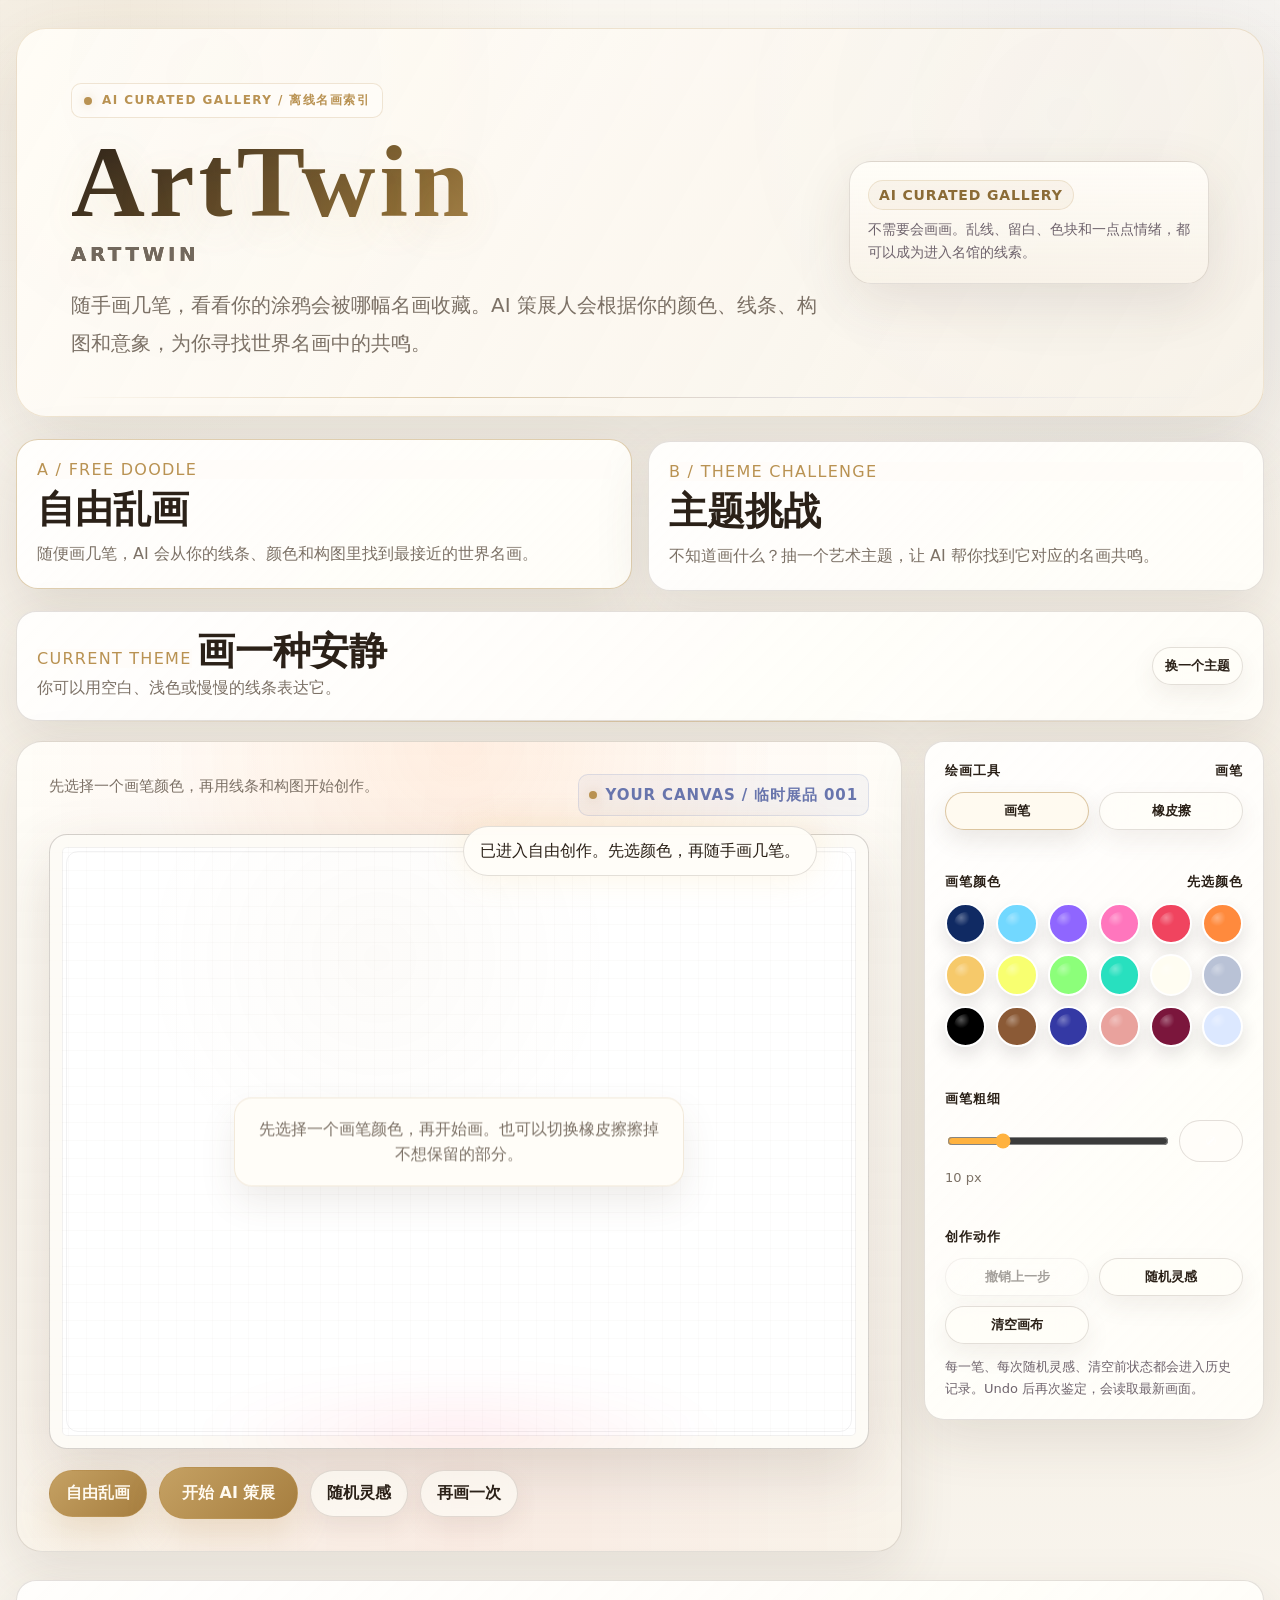
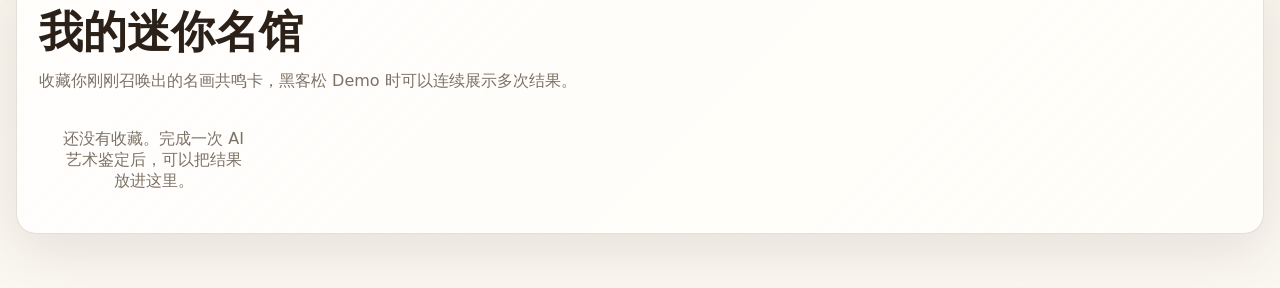
==== commit d0f4c00d: "Add brush and eraser tool" ====
--- a/index.html
+++ b/index.html
@@ -329,6 +329,10 @@
       touch-action: none;
     }
 
+    .canvas-frame.eraser-mode #artCanvas {
+      cursor: cell;
+    }
+
     .canvas-hint {
       position: absolute;
       z-index: 2;
@@ -598,6 +602,23 @@
       z-index: 2;
     }
 
+    .tool-grid {
+      display: grid;
+      grid-template-columns: 1fr 1fr;
+      gap: 10px;
+    }
+
+    .tool-grid .btn {
+      justify-content: center;
+    }
+
+    .tool-grid .btn.active {
+      border-color: rgba(246, 201, 106, 0.72);
+      background: linear-gradient(135deg, rgba(246,201,106,0.24), rgba(120,231,255,0.12));
+      color: #fff5d7;
+      box-shadow: 0 0 0 4px rgba(246, 201, 106, 0.12);
+    }
+
     .brush-row {
       display: grid;
       grid-template-columns: 1fr auto;
@@ -630,6 +651,13 @@
       border-radius: 999px;
       background: var(--current-color, #78e7ff);
       box-shadow: 0 0 18px var(--current-color, #78e7ff);
+    }
+
+    .brush-dot.no-color {
+      background:
+        linear-gradient(135deg, transparent 42%, rgba(255,255,255,0.62) 43%, rgba(255,255,255,0.62) 57%, transparent 58%),
+        rgba(255, 255, 255, 0.12);
+      box-shadow: inset 0 0 0 1px rgba(255, 255, 255, 0.2);
     }
 
     .brush-value {
@@ -863,8 +891,7 @@
       min-height: 260px;
     }
 
-    .image-tile > img,
-    .compare-pane > img {
+    .image-tile > img {
       width: 100%;
       height: 100%;
       object-fit: cover;
@@ -1043,126 +1070,6 @@
 
     .reason-list li + li {
       margin-top: 8px;
-    }
-
-    .comparison-card {
-      position: relative;
-      overflow: hidden;
-    }
-
-    .comparison-wrap,
-    .comparison-grid {
-      display: grid;
-      grid-template-columns: 1fr 1fr;
-      gap: 12px;
-      margin-top: 12px;
-    }
-
-    .compare-pane {
-      position: relative;
-      min-height: 230px;
-      border: 1px solid rgba(255, 255, 255, 0.12);
-      border-radius: 16px;
-      overflow: hidden;
-      background: rgba(0, 0, 0, 0.25);
-    }
-
-    .user-art-panel {
-      border-color: rgba(120, 231, 255, 0.2);
-    }
-
-    .masterpiece-panel {
-      border-color: rgba(246, 201, 106, 0.3);
-      box-shadow:
-        inset 0 0 36px rgba(246, 201, 106, 0.06),
-        0 0 28px rgba(120, 231, 255, 0.08);
-    }
-
-    .morph-overlay {
-      position: absolute;
-      inset: 0;
-      z-index: 3;
-      opacity: 0;
-      pointer-events: none;
-      transition: opacity 0.42s ease;
-      mix-blend-mode: screen;
-    }
-
-    .user-outline {
-      position: absolute;
-      inset: 0;
-      width: 100%;
-      height: 100%;
-      object-fit: cover;
-      opacity: 0;
-      filter: saturate(1.7) contrast(1.25) drop-shadow(0 0 12px rgba(120, 231, 255, 0.82));
-      mix-blend-mode: screen;
-      transform: scale(1.08) rotate(-2deg);
-      transition: opacity 0.45s ease, transform 0.9s ease;
-    }
-
-    .glow-line {
-      position: absolute;
-      height: 2px;
-      width: 46%;
-      left: var(--left);
-      top: var(--top);
-      background: linear-gradient(90deg, transparent, rgba(120,231,255,0.95), rgba(246,201,106,0.9), transparent);
-      box-shadow: 0 0 14px rgba(120, 231, 255, 0.86);
-      transform: rotate(var(--rot)) scaleX(0);
-      transform-origin: left center;
-      opacity: 0;
-    }
-
-    .callout {
-      position: absolute;
-      left: var(--left);
-      top: var(--top);
-      max-width: 190px;
-      padding: 7px 9px;
-      border: 1px solid rgba(246, 201, 106, 0.4);
-      border-radius: 12px;
-      background: rgba(4, 6, 16, 0.78);
-      color: #fff2c2;
-      font-size: 12px;
-      line-height: 1.42;
-      opacity: 0;
-      transform: translateY(8px);
-      box-shadow: 0 0 18px rgba(246, 201, 106, 0.16);
-      backdrop-filter: blur(12px);
-    }
-
-    .comparison-card.overlay-active .morph-overlay {
-      opacity: 1;
-    }
-
-    .comparison-card.overlay-active .morph-overlay .user-outline {
-      opacity: 0.64;
-      transform: scale(1) rotate(0deg);
-      animation: outlinePulse 1.7s ease-in-out infinite alternate;
-    }
-
-    .comparison-card.overlay-active .morph-overlay .glow-line {
-      animation: lineTrace 0.8s ease forwards;
-      animation-delay: var(--delay);
-    }
-
-    .comparison-card.overlay-active .morph-overlay .callout {
-      animation: calloutIn 0.58s ease forwards;
-      animation-delay: var(--delay);
-    }
-
-    @keyframes outlinePulse {
-      from { filter: saturate(1.3) contrast(1.1) drop-shadow(0 0 8px rgba(120, 231, 255, 0.58)); }
-      to { filter: saturate(1.9) contrast(1.32) drop-shadow(0 0 18px rgba(246, 201, 106, 0.62)); }
-    }
-
-    @keyframes lineTrace {
-      to { transform: rotate(var(--rot)) scaleX(1); opacity: 1; }
-    }
-
-    @keyframes calloutIn {
-      to { opacity: 1; transform: translateY(0); }
     }
 
     .top3-section {
@@ -1590,8 +1497,7 @@
       color: #6f646d;
     }
 
-    .image-tile,
-    .compare-pane {
+    .image-tile {
       background: #fff5f7;
       border-color: rgba(31, 23, 32, 0.08);
       box-shadow: 0 12px 30px rgba(31, 23, 32, 0.08);
@@ -1619,18 +1525,6 @@
     .source-link {
       color: #ff2f56;
       border-bottom-color: rgba(255, 47, 86, 0.22);
-    }
-
-    .callout {
-      border-color: rgba(255, 47, 86, 0.2);
-      background: rgba(255, 255, 255, 0.86);
-      color: #1f1720;
-      box-shadow: 0 10px 22px rgba(255, 47, 86, 0.12);
-    }
-
-    .glow-line {
-      background: linear-gradient(90deg, transparent, rgba(255,47,86,0.95), rgba(255,178,63,0.9), transparent);
-      box-shadow: 0 0 14px rgba(255, 47, 86, 0.5);
     }
 
     .curator-avatar {
@@ -1744,6 +1638,401 @@
       color: #fff2bf;
       font-size: 14px;
       line-height: 1.7;
+    }
+
+    .resonance-compare {
+      margin-top: 18px;
+      padding: clamp(16px, 2.5vw, 24px);
+      border: 1px solid rgba(185, 146, 82, 0.18);
+      border-radius: 24px;
+      background:
+        radial-gradient(circle at 12% 0, rgba(185, 146, 82, 0.1), transparent 34%),
+        radial-gradient(circle at 90% 16%, rgba(140, 153, 199, 0.12), transparent 34%),
+        rgba(255, 253, 248, 0.92);
+      box-shadow: 0 18px 48px rgba(84, 67, 49, 0.1);
+    }
+
+    .resonance-compare h3,
+    .poster-page h2,
+    .badge-page h2 {
+      margin: 0;
+      color: var(--museum-ink);
+      font-family: Georgia, "Songti SC", serif;
+      font-size: clamp(24px, 3vw, 38px);
+      letter-spacing: 0;
+    }
+
+    .resonance-compare > p,
+    .poster-page > p,
+    .badge-page > p {
+      margin: 8px 0 0;
+      color: var(--museum-muted);
+      line-height: 1.7;
+    }
+
+    .resonance-frames {
+      display: grid;
+      grid-template-columns: 1fr 1fr;
+      gap: 14px;
+      margin-top: 16px;
+    }
+
+    .resonance-frame {
+      position: relative;
+      min-height: 280px;
+      aspect-ratio: 4 / 3;
+      overflow: hidden;
+      border: 1px solid rgba(83, 67, 49, 0.14);
+      border-radius: 20px;
+      background: #f7efe4;
+      box-shadow: inset 0 0 0 1px rgba(255,255,255,0.6), 0 14px 32px rgba(84, 67, 49, 0.1);
+    }
+
+    .resonance-frame img,
+    .resonance-frame .masterpiece-image {
+      width: 100%;
+      height: 100%;
+      object-fit: contain;
+      display: block;
+    }
+
+    .resonance-marker {
+      position: absolute;
+      left: calc(var(--x) * 1%);
+      top: calc(var(--y) * 1%);
+      z-index: 5;
+      width: 28px;
+      height: 28px;
+      display: grid;
+      place-items: center;
+      border: 2px solid rgba(255, 255, 255, 0.78);
+      border-radius: 999px;
+      background: linear-gradient(135deg, #b99252, #8c99c7 58%, #2b2118);
+      color: #fff;
+      font-size: 13px;
+      font-weight: 900;
+      box-shadow: 0 8px 18px rgba(43, 33, 24, 0.26);
+      transform: translate(-50%, -50%);
+      transition: transform 0.18s ease, box-shadow 0.18s ease;
+    }
+
+    .resonance-marker:hover,
+    .resonance-marker:focus-visible {
+      transform: translate(-50%, -50%) scale(1.12);
+      box-shadow: 0 10px 24px rgba(140, 153, 199, 0.38);
+    }
+
+    .resonance-notes {
+      display: grid;
+      gap: 10px;
+      margin-top: 14px;
+    }
+
+    .resonance-note {
+      display: grid;
+      grid-template-columns: auto minmax(0, 1fr);
+      gap: 10px;
+      padding: 13px;
+      border: 1px solid rgba(185, 146, 82, 0.14);
+      border-radius: 16px;
+      background: rgba(255, 255, 255, 0.72);
+    }
+
+    .note-number {
+      width: 28px;
+      height: 28px;
+      display: grid;
+      place-items: center;
+      border-radius: 999px;
+      background: linear-gradient(135deg, #b99252, #8c99c7);
+      color: #fff;
+      font-weight: 900;
+    }
+
+    .resonance-note b {
+      display: block;
+      margin-bottom: 6px;
+      color: #8b6b36;
+    }
+
+    .resonance-note p {
+      margin: 4px 0 0;
+      color: var(--museum-muted);
+      font-size: 14px;
+      line-height: 1.65;
+    }
+
+    .top-match-detail {
+      margin: 14px;
+      padding-top: 14px;
+      border-top: 1px solid rgba(185, 146, 82, 0.16);
+    }
+
+    .top-match-detail .details-content {
+      display: none;
+      padding: 0;
+    }
+
+    .top-match-detail.open .details-content {
+      display: block;
+    }
+
+    .match-detail-grid {
+      display: grid;
+      grid-template-columns: repeat(2, minmax(0, 1fr));
+      gap: 12px;
+      margin-top: 14px;
+    }
+
+    .match-detail-block {
+      padding: 13px;
+      border: 1px solid rgba(185, 146, 82, 0.13);
+      border-radius: 14px;
+      background: rgba(255, 253, 248, 0.72);
+    }
+
+    .match-detail-block b {
+      display: block;
+      margin-bottom: 6px;
+      color: #8b6b36;
+    }
+
+    .match-detail-block p,
+    .match-detail-block li {
+      margin: 0;
+      color: var(--museum-muted);
+      font-size: 13px;
+      line-height: 1.65;
+    }
+
+    .poster-section,
+    .badge-section {
+      margin-top: 28px;
+    }
+
+    .poster-page,
+    .badge-page {
+      border: 1px solid rgba(185, 146, 82, 0.18);
+      border-radius: 28px;
+      padding: clamp(18px, 3vw, 30px);
+      background: rgba(255, 253, 248, 0.92);
+      box-shadow: 0 24px 70px rgba(84, 67, 49, 0.13);
+    }
+
+    .poster-shell {
+      position: relative;
+      max-width: 760px;
+      margin: 18px auto 0;
+      padding: clamp(18px, 4vw, 32px);
+      overflow: hidden;
+      border-radius: 34px;
+      background:
+        radial-gradient(circle at 18% 8%, rgba(255,255,255,0.72), transparent 20%),
+        radial-gradient(circle at 84% 20%, rgba(255,255,255,0.48), transparent 18%),
+        linear-gradient(135deg, #ffdbe7 0%, #dfe8ff 45%, #fff0c8 100%);
+      box-shadow: 0 28px 80px rgba(140, 112, 150, 0.24);
+    }
+
+    .poster-shell::before {
+      content: "";
+      position: absolute;
+      inset: 18px;
+      border: 1px solid rgba(255, 255, 255, 0.56);
+      border-radius: 26px;
+      pointer-events: none;
+    }
+
+    .poster-content {
+      position: relative;
+      z-index: 1;
+      display: grid;
+      gap: 16px;
+    }
+
+    .poster-kicker {
+      width: fit-content;
+      padding: 7px 11px;
+      border-radius: 999px;
+      background: rgba(255,255,255,0.66);
+      color: #7a5a9c;
+      font-size: 12px;
+      font-weight: 900;
+      letter-spacing: 0.08em;
+    }
+
+    .poster-brand {
+      color: #2b2118;
+      font-size: 20px;
+      font-weight: 900;
+    }
+
+    .poster-persona {
+      margin: 0;
+      color: #2b2118;
+      font-family: Georgia, "Songti SC", serif;
+      font-size: clamp(36px, 8vw, 74px);
+      line-height: 1.02;
+    }
+
+    .poster-copy {
+      margin: 0;
+      max-width: 620px;
+      color: rgba(43, 33, 24, 0.72);
+      font-size: 16px;
+      line-height: 1.75;
+    }
+
+    .poster-images {
+      display: grid;
+      grid-template-columns: 1fr 1fr;
+      gap: 12px;
+    }
+
+    .poster-image {
+      position: relative;
+      aspect-ratio: 1 / 1;
+      overflow: hidden;
+      border: 1px solid rgba(255,255,255,0.7);
+      border-radius: 22px;
+      background: rgba(255,255,255,0.56);
+      box-shadow: 0 14px 34px rgba(43, 33, 24, 0.1);
+    }
+
+    .poster-image img,
+    .poster-image .masterpiece-image {
+      width: 100%;
+      height: 100%;
+      object-fit: contain;
+      display: block;
+    }
+
+    .poster-score-row {
+      display: grid;
+      grid-template-columns: auto minmax(0, 1fr);
+      gap: 16px;
+      align-items: center;
+      padding: 14px;
+      border-radius: 22px;
+      background: rgba(255,255,255,0.58);
+    }
+
+    .poster-score {
+      font-family: Georgia, serif;
+      font-size: clamp(48px, 12vw, 92px);
+      line-height: 0.9;
+      color: #ff4d7d;
+      font-weight: 900;
+    }
+
+    .poster-artwork-title {
+      margin: 0 0 4px;
+      color: #2b2118;
+      font-size: 18px;
+      font-weight: 900;
+    }
+
+    .poster-tags,
+    .badge-tags {
+      display: flex;
+      flex-wrap: wrap;
+      gap: 7px;
+    }
+
+    .poster-tags span,
+    .badge-tags span {
+      padding: 5px 8px;
+      border-radius: 999px;
+      background: rgba(255,255,255,0.62);
+      color: #755d88;
+      font-size: 12px;
+      font-weight: 800;
+    }
+
+    .poster-footer {
+      color: rgba(43, 33, 24, 0.66);
+      font-weight: 800;
+      text-align: center;
+    }
+
+    .badge-unlock-card,
+    .badge-progress {
+      margin-top: 16px;
+      padding: 16px;
+      border: 1px solid rgba(185, 146, 82, 0.16);
+      border-radius: 20px;
+      background: rgba(255, 255, 255, 0.72);
+    }
+
+    .progress-bar {
+      height: 10px;
+      margin-top: 10px;
+      overflow: hidden;
+      border-radius: 999px;
+      background: rgba(83, 67, 49, 0.1);
+    }
+
+    .progress-fill {
+      width: var(--progress);
+      height: 100%;
+      border-radius: inherit;
+      background: linear-gradient(90deg, #b99252, #8c99c7, #ff7aa2);
+    }
+
+    .badge-grid {
+      display: grid;
+      grid-template-columns: repeat(2, minmax(0, 1fr));
+      gap: 14px;
+      margin-top: 16px;
+    }
+
+    .badge-card {
+      min-height: 220px;
+      padding: 16px;
+      border: 1px solid rgba(83, 67, 49, 0.12);
+      border-radius: 22px;
+      background: #f1ede6;
+      color: #8c8378;
+    }
+
+    .badge-card.unlocked {
+      border-color: rgba(185, 146, 82, 0.38);
+      background:
+        radial-gradient(circle at 16% 0, rgba(255,255,255,0.5), transparent 30%),
+        linear-gradient(135deg, rgba(255, 245, 211, 0.95), rgba(224, 232, 255, 0.94), rgba(255, 226, 239, 0.9));
+      color: var(--museum-ink);
+      box-shadow: 0 16px 38px rgba(185, 146, 82, 0.16);
+    }
+
+    .badge-card.current {
+      box-shadow: 0 0 0 2px rgba(255, 122, 162, 0.36), 0 16px 44px rgba(255, 122, 162, 0.16);
+    }
+
+    .badge-icon {
+      font-size: 36px;
+      line-height: 1;
+    }
+
+    .badge-card h3 {
+      margin: 12px 0 4px;
+      color: inherit;
+      font-size: 19px;
+    }
+
+    .badge-card p {
+      margin: 8px 0 0;
+      line-height: 1.6;
+      font-size: 13px;
+    }
+
+    .badge-status {
+      display: inline-flex;
+      margin-top: 12px;
+      padding: 5px 9px;
+      border-radius: 999px;
+      background: rgba(255,255,255,0.64);
+      color: #8b6b36;
+      font-size: 12px;
+      font-weight: 900;
     }
 
     .mini-gallery {
@@ -2104,6 +2393,13 @@
       box-shadow: 0 0 0 4px rgba(185, 146, 82, 0.12), 0 12px 28px rgba(84, 67, 49, 0.14);
     }
 
+    .tool-grid .btn.active {
+      border-color: rgba(185, 146, 82, 0.5);
+      background: #fffaf0;
+      color: var(--museum-ink);
+      box-shadow: 0 10px 24px rgba(84, 67, 49, 0.12);
+    }
+
     .brush-preview,
     .tag,
     .open-access,
@@ -2304,7 +2600,6 @@
     }
 
     .image-tile,
-    .compare-pane,
     .top-match-image {
       border-color: rgba(83, 67, 49, 0.14);
       background: #f7efe4;
@@ -2645,7 +2940,8 @@
       }
 
       .top3-grid,
-      .deep-dive-grid {
+      .deep-dive-grid,
+      .match-detail-grid {
         grid-template-columns: 1fr;
       }
 
@@ -2695,17 +2991,32 @@
 
       .action-grid,
       .artwork-showcase,
-      .comparison-wrap,
-      .comparison-grid,
+      .resonance-frames,
       .top3-grid,
-      .deep-dive-grid {
+      .deep-dive-grid,
+      .match-detail-grid {
         grid-template-columns: 1fr;
       }
 
       .image-tile,
       .image-tile.small,
-      .compare-pane {
+      .resonance-frame {
         min-height: 230px;
+      }
+
+      .poster-images,
+      .poster-score-row {
+        grid-template-columns: 1fr;
+      }
+
+      .badge-grid {
+        grid-template-columns: repeat(2, minmax(0, 1fr));
+        gap: 10px;
+      }
+
+      .badge-card {
+        min-height: 240px;
+        padding: 12px;
       }
 
       .curator-panel {
@@ -2771,13 +3082,13 @@
     <main class="studio-shell" aria-label="AI 互动画室">
       <section class="canvas-stage">
         <div class="curator-note">
-          <div id="creativeGuide">画得像不像不重要，AI 只看你的颜色、线条和构图。</div>
+          <div id="creativeGuide">先选择一个画笔颜色，再用线条和构图开始创作。</div>
           <span><i class="status-dot"></i> Your Canvas / 临时展品 001</span>
         </div>
 
         <div class="canvas-frame" id="canvasFrame">
           <canvas id="artCanvas" aria-label="创作画布"></canvas>
-          <div class="canvas-hint" id="canvasHint">点击「开始 AI 策展」前，先随手画几笔。三条线、几个色块，也可以被 AI 策展人阅读。</div>
+          <div class="canvas-hint" id="canvasHint">先选择一个画笔颜色，再开始画。也可以切换橡皮擦擦掉不想保留的部分。</div>
           <div class="scan-beam" aria-hidden="true"></div>
           <div class="portal-layer" id="portalLayer" aria-hidden="true">
             <div class="portal-backdrop"></div>
@@ -2795,7 +3106,15 @@
 
       <aside class="control-panel" aria-label="创作工具栏">
         <section class="panel-section">
-          <h2 class="panel-title">画笔颜色 <span id="currentColorName">天蓝</span></h2>
+          <h2 class="panel-title">绘画工具 <span id="currentToolName">画笔</span></h2>
+          <div class="tool-grid" role="group" aria-label="选择绘画工具">
+            <button class="btn small ghost active" id="brushToolBtn" type="button" aria-pressed="true">画笔</button>
+            <button class="btn small ghost" id="eraserToolBtn" type="button" aria-pressed="false">橡皮擦</button>
+          </div>
+        </section>
+
+        <section class="panel-section">
+          <h2 class="panel-title">画笔颜色 <span id="currentColorName">先选颜色</span></h2>
           <div class="palette" id="colorPalette"></div>
         </section>
 
@@ -2822,6 +3141,14 @@
 
     <section class="result-section" id="resultSection" hidden>
       <article class="result-card" id="resultCard" aria-live="polite"></article>
+    </section>
+
+    <section class="poster-section" id="sharePosterSection" hidden>
+      <article class="poster-page" id="sharePosterPage" aria-live="polite"></article>
+    </section>
+
+    <section class="badge-section" id="badgeGallerySection" hidden>
+      <article class="badge-page" id="badgeGalleryPage" aria-live="polite"></article>
     </section>
 
     <section class="mini-gallery" id="miniGallery">
@@ -2927,11 +3254,25 @@
       indigo: "靛蓝色"
     };
 
+    const personaBadges = [
+      { persona: "夜色幻想家", title: "星夜共鸣勋章", icon: "🌌", tags: ["夜晚", "星空", "梦境"], description: "你用颜色和线条，把情绪画成了一片夜空。", unlockHint: "使用蓝紫色、黄色光点或流动线条，更容易解锁。", keywords: ["night", "star", "stars", "dream", "dreamlike", "blue", "星夜", "夜色", "夜晚"] },
+      { persona: "水墨留白者", title: "水墨留白勋章", icon: "🖤", tags: ["水墨", "留白", "克制"], description: "你用很少的笔触，留下了很多想象空间。", unlockHint: "使用黑色线条、大量留白或水墨感构图，更容易解锁。", keywords: ["ink", "shanshui", "empty", "minimal", "black", "水墨", "留白"] },
+      { persona: "几何秩序师", title: "几何秩序勋章", icon: "▦", tags: ["几何", "色块", "平衡"], description: "你在直线、色块和留白里找到了自己的秩序。", unlockHint: "使用矩形、直线、红黄蓝色块或网格结构，更容易解锁。", keywords: ["geometric", "grid", "rectangle", "mondrian", "geometry", "几何", "秩序"] },
+      { persona: "情绪涂鸦者", title: "情绪风暴勋章", icon: "🌀", tags: ["情绪", "混乱", "表现"], description: "你的线条像情绪风暴，画面正在释放能量。", unlockHint: "使用高密度线条、强烈对比和不稳定构图，更容易解锁。", keywords: ["chaotic", "dramatic", "anxiety", "expressionism", "high energy", "storm", "情绪", "混乱"] },
+      { persona: "花园观察者", title: "花园光影勋章", icon: "🌸", tags: ["自然", "花朵", "光影"], description: "你像在花园里观察光，把温柔藏进颜色里。", unlockHint: "画出花朵、植物、绿色、柔和光影，更容易解锁。", keywords: ["flower", "garden", "nature", "soft light", "monet", "flower-bird", "花", "植物"] },
+      { persona: "肖像捕捉者", title: "灵魂轮廓勋章", icon: "👤", tags: ["人物", "脸部", "肖像"], description: "你捕捉到的不只是形状，还有一个人的存在感。", unlockHint: "画出居中人物、脸部轮廓、头肩结构，更容易解锁。", keywords: ["portrait", "face", "figure", "centered subject", "mona lisa", "human", "人物", "肖像"] },
+      { persona: "山水漫游者", title: "山水行旅勋章", icon: "⛰️", tags: ["山水", "河流", "空间"], description: "你的画面像一次小小的远行，线条里藏着山和水。", unlockHint: "画出山形、河流、长横向空间或层叠风景，更容易解锁。", keywords: ["mountain", "river", "landscape", "handscroll", "shanshui", "山水", "河流"] },
+      { persona: "抽象节奏家", title: "抽象音符勋章", icon: "🎵", tags: ["抽象", "节奏", "符号"], description: "你的线条像旋律，颜色像鼓点，画面正在演奏。", unlockHint: "使用抽象线条、圆形、漂浮形状和多色节奏，更容易解锁。", keywords: ["abstract", "rhythm", "kandinsky", "miro", "floating", "swirl", "抽象", "节奏"] },
+      { persona: "光影导演", title: "明暗剧场勋章", icon: "🎭", tags: ["光影", "戏剧", "明暗"], description: "你像导演一样安排光线，让画面出现戏剧感。", unlockHint: "使用深色背景、强光暗对比和人物结构，更容易解锁。", keywords: ["chiaroscuro", "dark", "warm light", "rembrandt", "caravaggio", "dramatic", "光影", "明暗"] },
+      { persona: "色彩玩家", title: "热情色块勋章", icon: "💃", tags: ["色彩", "热烈", "舞动"], description: "你用大胆颜色和自由形状，把画面变成一场舞。", unlockHint: "使用红色、橙色、黄色和高饱和色块，更容易解锁。", keywords: ["red", "orange", "high saturation", "matisse", "fauvism", "passion", "色彩", "热烈"] }
+    ];
+
     let canvas;
     let ctx;
     let canvasFrame;
-    let selectedColor = "#72d8ff";
-    let selectedColorName = "天蓝";
+    let selectedColor = null;
+    let selectedColorName = "先选颜色";
+    let activeTool = "brush";
     let brushSize = 10;
     let isDrawing = false;
     let currentStroke = null;
@@ -2987,10 +3328,12 @@
           { boxShadow: "0 0 84px rgba(246,201,106,0.35)" },
           { boxShadow: "0 0 38px rgba(120,231,255,0.18)" }
         ], { duration: 800, easing: "ease-out" });
-        showToast("画框已点亮。直接用线条、色块和留白开始创作。");
+        showToast(selectedColor ? "画框已点亮。可以开始创作。" : "画框已点亮。请先选择一个画笔颜色。");
       });
 
       document.getElementById("analyzeBtn").addEventListener("click", startAnalysisSequence);
+      document.getElementById("brushToolBtn").addEventListener("click", () => setActiveTool("brush"));
+      document.getElementById("eraserToolBtn").addEventListener("click", () => setActiveTool("eraser"));
       document.getElementById("randomBtn").addEventListener("click", () => addRandomInspiration());
       document.getElementById("randomBtnTop").addEventListener("click", () => addRandomInspiration());
       document.getElementById("clearBtn").addEventListener("click", clearCanvas);
@@ -3054,19 +3397,20 @@
       paletteColors.forEach((color, index) => {
         const button = document.createElement("button");
         button.type = "button";
-        button.className = "color-swatch" + (color.value === selectedColor ? " active" : "");
+        button.className = "color-swatch";
         button.style.setProperty("--swatch", color.value);
         button.title = color.name;
         button.setAttribute("aria-label", "选择颜色：" + color.name);
         button.addEventListener("click", () => {
           selectedColor = color.value;
           selectedColorName = color.name;
+          setActiveTool("brush", { silent: true });
           document.querySelectorAll(".color-swatch").forEach((item) => item.classList.remove("active"));
           button.classList.add("active");
           document.getElementById("currentColorName").textContent = color.name;
           updateBrushPreview();
+          showToast("已选择" + color.name + "，现在可以开始绘画。");
         });
-        if (index === 1) button.classList.add("active");
         palette.appendChild(button);
       });
     }
@@ -3079,9 +3423,9 @@
       if (mode === "theme" && !currentThemeHint) pickTheme(false);
       if (mode === "free") {
         currentThemeHint = null;
-        document.getElementById("creativeGuide").textContent = "画得像不像不重要，AI 只看你的颜色、线条和构图。";
-      }
-      showToast(mode === "theme" ? "已进入主题挑战。你可以换一个主题，也可以直接开始画。" : "已进入自由创作。随便画几笔就可以鉴定。");
+        document.getElementById("creativeGuide").textContent = selectedColor ? "画得像不像不重要，AI 只看你的颜色、线条和构图。" : "先选择一个画笔颜色，再用线条和构图开始创作。";
+      }
+      showToast(mode === "theme" ? "已进入主题挑战。选好画笔颜色后就可以开始画。" : "已进入自由创作。先选颜色，再随手画几笔。");
     }
 
     function pickTheme(announce = true) {
@@ -3126,27 +3470,52 @@
     }
 
     function updateBrushPreview() {
-      document.documentElement.style.setProperty("--current-color", selectedColor);
-      document.getElementById("brushDot").style.setProperty("--brush", brushSize + "px");
-      document.getElementById("brushValue").textContent = brushSize + " px";
+      const previewColor = activeTool === "eraser" ? "#ffffff" : (selectedColor || "rgba(255,255,255,0.28)");
+      const brushDot = document.getElementById("brushDot");
+      document.documentElement.style.setProperty("--current-color", previewColor);
+      brushDot.style.setProperty("--brush", brushSize + "px");
+      brushDot.classList.toggle("no-color", activeTool === "brush" && !selectedColor);
+      document.getElementById("brushValue").textContent = (activeTool === "eraser" ? "橡皮擦 " : "") + brushSize + " px";
       document.getElementById("currentColorName").textContent = selectedColorName;
+      document.getElementById("currentToolName").textContent = activeTool === "eraser" ? "橡皮擦" : "画笔";
+    }
+
+    function setActiveTool(tool, options = {}) {
+      activeTool = tool === "eraser" ? "eraser" : "brush";
+      const brushButton = document.getElementById("brushToolBtn");
+      const eraserButton = document.getElementById("eraserToolBtn");
+      brushButton.classList.toggle("active", activeTool === "brush");
+      eraserButton.classList.toggle("active", activeTool === "eraser");
+      brushButton.setAttribute("aria-pressed", String(activeTool === "brush"));
+      eraserButton.setAttribute("aria-pressed", String(activeTool === "eraser"));
+      canvasFrame.classList.toggle("eraser-mode", activeTool === "eraser");
+      updateBrushPreview();
+      if (!options.silent) {
+        showToast(activeTool === "eraser" ? "橡皮擦已启用。拖动画布即可擦除。" : (selectedColor ? "画笔已启用。" : "画笔已启用，请先选择颜色。"));
+      }
     }
 
     function handleCanvasPointerDown(event) {
       if (analysisRunning) return;
       event.preventDefault();
+      if (activeTool === "brush" && !selectedColor) {
+        showToast("请先选择一个画笔颜色，再开始绘画。");
+        return;
+      }
       canvasFrame.setPointerCapture?.(event.pointerId);
       startDrawing(event);
     }
 
     function startDrawing(event) {
       const point = getCanvasPoint(event);
+      const isEraser = activeTool === "eraser";
       isDrawing = true;
       currentStroke = {
-        type: "stroke",
-        color: selectedColor,
+        type: isEraser ? "eraser" : "stroke",
+        color: isEraser ? "eraser" : selectedColor,
         width: brushSize,
         size: brushSize,
+        tool: activeTool,
         points: [point],
         startTime: Date.now(),
         endTime: null,
@@ -3155,7 +3524,8 @@
         random: false,
         timestamp: Date.now()
       };
-      ctx.strokeStyle = selectedColor;
+      ctx.globalCompositeOperation = isEraser ? "destination-out" : "source-over";
+      ctx.strokeStyle = isEraser ? "rgba(0,0,0,1)" : selectedColor;
       ctx.lineWidth = brushSize;
       ctx.beginPath();
       ctx.moveTo(point.x, point.y);
@@ -3170,7 +3540,8 @@
       currentStroke.points.push(point);
       currentStroke.pointCount = currentStroke.points.length;
       currentStroke.boundingBox = computeBoundingBox(currentStroke.points);
-      ctx.strokeStyle = currentStroke.color;
+      ctx.globalCompositeOperation = currentStroke.type === "eraser" ? "destination-out" : "source-over";
+      ctx.strokeStyle = currentStroke.type === "eraser" ? "rgba(0,0,0,1)" : currentStroke.color;
       ctx.lineWidth = currentStroke.width;
       ctx.beginPath();
       ctx.moveTo(previous.x, previous.y);
@@ -3183,9 +3554,14 @@
       if (event) event.preventDefault();
       isDrawing = false;
       if (currentStroke && currentStroke.points.length > 1) {
-        strokeRecords.push(finalizeVisualMark(currentStroke));
+        if (currentStroke.type === "eraser") {
+          applyEraserToStrokeRecords(currentStroke);
+        } else {
+          strokeRecords.push(finalizeVisualMark(currentStroke));
+        }
         saveHistoryState();
       }
+      ctx.globalCompositeOperation = "source-over";
       currentStroke = null;
       updateHintVisibility();
     }
@@ -3384,6 +3760,57 @@
       };
     }
 
+    function applyEraserToStrokeRecords(eraserStroke) {
+      const eraser = finalizeVisualMark(eraserStroke);
+      const radius = Math.max(8, eraser.width / 2 + 4);
+      strokeRecords = strokeRecords.filter((record) => !recordIntersectsEraser(record, eraser, radius));
+    }
+
+    function recordIntersectsEraser(record, eraser, radius) {
+      const normalized = finalizeVisualMark(record);
+      const eraserBox = expandBox(eraser.boundingBox, radius);
+      if (!boxesOverlap(normalized.boundingBox, eraserBox)) return false;
+      const recordPoints = normalized.points || [];
+      const eraserPoints = eraser.points || [];
+      if (!recordPoints.length || !eraserPoints.length) return false;
+      return recordPoints.some((point) => isPointNearPolyline(point, eraserPoints, radius));
+    }
+
+    function expandBox(box, amount) {
+      return {
+        x: box.x - amount,
+        y: box.y - amount,
+        width: box.width + amount * 2,
+        height: box.height + amount * 2,
+        minX: box.minX - amount,
+        minY: box.minY - amount,
+        maxX: box.maxX + amount,
+        maxY: box.maxY + amount
+      };
+    }
+
+    function boxesOverlap(a, b) {
+      return a.minX <= b.maxX && a.maxX >= b.minX && a.minY <= b.maxY && a.maxY >= b.minY;
+    }
+
+    function isPointNearPolyline(point, polyline, radius) {
+      if (polyline.length === 1) return Math.hypot(point.x - polyline[0].x, point.y - polyline[0].y) <= radius;
+      for (let i = 1; i < polyline.length; i += 1) {
+        if (distanceToSegment(point, polyline[i - 1], polyline[i]) <= radius) return true;
+      }
+      return false;
+    }
+
+    function distanceToSegment(point, start, end) {
+      const dx = end.x - start.x;
+      const dy = end.y - start.y;
+      const lengthSquared = dx * dx + dy * dy;
+      if (!lengthSquared) return Math.hypot(point.x - start.x, point.y - start.y);
+      const t = clamp(((point.x - start.x) * dx + (point.y - start.y) * dy) / lengthSquared, 0, 1);
+      const projection = { x: start.x + t * dx, y: start.y + t * dy };
+      return Math.hypot(point.x - projection.x, point.y - projection.y);
+    }
+
     function finalizeVisualMark(record) {
       const normalized = {
         ...record,
@@ -4541,7 +4968,7 @@
                 <img
                   class="masterpiece-image"
                   src="${escapeHtml(imageUrl)}"
-                  alt="${escapeHtml(label + "：" + artwork.title + "，" + artwork.artist)}"
+	                  alt="${escapeHtml(label + "：《" + getArtworkTitle(artwork) + "》，" + getArtistName(artwork))}"
                   loading="${escapeHtml(loading)}"
                   referrerpolicy="no-referrer"
                   data-artwork-id="${escapeHtml(artwork.id)}"
@@ -4610,15 +5037,286 @@
       return `
                 <div class="art-fallback" ${visible ? 'style="display:grid;"' : ""}>
                   <div>
-                    <strong>${escapeHtml(artwork.title)}</strong>
-                    <span>${escapeHtml(artwork.artist)} · ${escapeHtml(artwork.year)}</span>
+	                    <strong>《${escapeHtml(getArtworkTitle(artwork))}》</strong>
+	                    <span>${escapeHtml(getArtistName(artwork))} · ${escapeHtml(artwork.year)}</span>
                     <span class="fallback-museum">${escapeHtml(artwork.museum)}</span>
                     <span class="fallback-license">${escapeHtml(artwork.license)}</span>
                   </div>
                 </div>`;
     }
 
-    function renderTop3Matches(match, userFeatures) {
+    const fallbackSimilarityPoints = [
+      {
+        label: "色彩情绪",
+        userPoint: "你的画面中有明显的色彩倾向，形成了独特的情绪氛围。",
+        artworkPoint: "这幅名画也通过色彩关系传达出相似的情绪感。",
+        x: 35,
+        y: 28
+      },
+      {
+        label: "线条节奏",
+        userPoint: "你的线条和形状带有一定的运动感。",
+        artworkPoint: "名画中的笔触和结构也呈现出相似的视觉节奏。",
+        x: 60,
+        y: 45
+      },
+      {
+        label: "构图关系",
+        userPoint: "你的画面元素分布形成了某种视觉重心。",
+        artworkPoint: "这幅名画也在构图上呈现出类似的画面组织方式。",
+        x: 48,
+        y: 70
+      }
+    ];
+
+    function getArtworkSearchText(artwork, userFeatures) {
+      const pools = [
+        artwork.title,
+        artwork.titleZh,
+        artwork.artist,
+        artwork.artistZh,
+        artwork.style,
+        artwork.category,
+        artwork.dynastyOrEra,
+        ...(artwork.tags || []),
+        ...(artwork.visualTags || []),
+        ...(artwork.themeTags || []),
+        ...(artwork.compositionTags || []),
+        ...(artwork.emotionTags || []),
+        ...(artwork.styleTags || []),
+        ...(artwork.colorMood || []),
+        ...(artwork.composition || []),
+        ...(userFeatures?.symbolicTags || []),
+        ...(userFeatures?.emotionalMood || []),
+        ...(userFeatures?.dominantColors || []),
+        userFeatures?.themeHint,
+        userFeatures?.strokeDirection,
+        userFeatures?.compositionZone
+      ];
+      return pools.filter(Boolean).join(" ").toLowerCase();
+    }
+
+    function hasAnyText(text, words) {
+      return words.some((word) => text.includes(word.toLowerCase()));
+    }
+
+    function buildPoint(label, userPoint, artworkPoint, x, y) {
+      return {
+        label,
+        userPoint,
+        artworkPoint,
+        x: clamp(Number(x) || 50, 5, 95),
+        y: clamp(Number(y) || 50, 5, 95)
+      };
+    }
+
+    function generateCategorySimilarityPoints(artwork, userFeatures) {
+      const text = getArtworkSearchText(artwork, userFeatures);
+      if (hasAnyText(text, ["portrait", "figure", "face", "human", "mona lisa", "classical portrait", "肖像", "人物", "脸"])) {
+        return [
+          buildPoint("主体结构", "你的画面重心更像是在围绕一个主体展开。", "名画中的人物也通过清晰主体建立第一视觉焦点。", 48, 34),
+          buildPoint("面部轮廓", "你的圆形、弧线或中心形状让系统读到脸部轮廓的可能。", "这幅作品的面部或头肩结构让观看集中在人物存在感上。", 54, 45),
+          buildPoint("人物构图", "你的元素分布带有居中或直立的构图倾向。", "名画同样用人物位置组织画面空间。", 50, 68)
+        ];
+      }
+      if (hasAnyText(text, ["shanshui", "ink painting", "ink", "handscroll", "mountain", "山水", "水墨", "留白", "黑线"])) {
+        return [
+          buildPoint("水墨留白", "你的空白区域让少量线条更像水墨里的呼吸。", "名画也用留白承接山水之间的空气与距离。", 36, 26),
+          buildPoint("山水结构", "你的横向或层叠痕迹形成了远近空间。", "这幅作品通过山体、河流或坡岸建立游观结构。", 58, 47),
+          buildPoint("笔触节奏", "你的笔迹有干湿、轻重或连续节奏感。", "名画中的笔触也靠节奏把景物组织起来。", 46, 72)
+        ];
+      }
+      if (hasAnyText(text, ["ocean", "wave", "river", "water", "sea", "海", "浪", "河", "水"])) {
+        return [
+          buildPoint("色彩情绪", "你的冷色或蓝色倾向带出水面般的情绪。", "名画中的蓝、白或深色关系也制造了水与空气的气候。", 35, 28),
+          buildPoint("流动线条", "你的横向、弧形或连续线条让画面开始流动。", "作品里的水浪、河道或边缘线也在推动视线移动。", 62, 46),
+          buildPoint("横向构图", "你的画面有铺展开的水平空间感。", "名画也通过横向结构建立海面、河岸或地平线。", 50, 72)
+        ];
+      }
+      if (hasAnyText(text, ["flower", "flower-bird", "still life", "garden", "nature", "plant", "花", "植物", "静物"])) {
+        return [
+          buildPoint("色彩生命力", "你的暖色、绿色或明亮色块让画面更有生命感。", "名画也用颜色表现花叶、果实或自然的生长气息。", 38, 30),
+          buildPoint("植物轮廓", "你的圆形、放射线或枝状痕迹接近植物形态。", "作品中的花、叶或器物轮廓也在形成柔软边界。", 58, 48),
+          buildPoint("画面重心", "你的主体分布让视线停在某个色彩中心。", "名画也用花枝、瓶器或物件安排稳定重心。", 48, 70)
+        ];
+      }
+      if (hasAnyText(text, ["abstract", "geometric", "cubism", "modernism", "grid", "rectangle", "抽象", "几何", "立体主义", "现代"])) {
+        return [
+          buildPoint("块面结构", "你的色块或直线让画面更像被分割成结构。", "名画也通过块面、网格或形状关系建立秩序。", 36, 32),
+          buildPoint("色彩秩序", "你的颜色不是随机散落，而是在形成一组视觉关系。", "作品中的颜色同样承担节奏、平衡和强调的作用。", 62, 44),
+          buildPoint("抽象节奏", "你的线条与形状带有不依赖具象物体的节奏。", "名画也用抽象形式让画面像音乐一样推进。", 48, 72)
+        ];
+      }
+      if (hasAnyText(text, ["interior", "room", "city", "architecture", "window", "daily life", "室内", "房间", "城市", "建筑"])) {
+        return [
+          buildPoint("空间结构", "你的矩形、角落或直线让系统读到空间感。", "名画也用墙面、窗、街道或建筑组织空间。", 35, 30),
+          buildPoint("光影氛围", "你的明暗分布让画面像有一束光经过。", "作品中的光影关系也在定义房间或街景的情绪。", 58, 46),
+          buildPoint("日常场景感", "你的构图有一种安静的生活片段感。", "名画也把日常空间处理成可以停留观看的场景。", 50, 70)
+        ];
+      }
+      return null;
+    }
+
+    function generateDynamicSimilarityPoints(artwork, matchData, userFeatures) {
+      const categoryPoints = generateCategorySimilarityPoints(artwork, userFeatures);
+      if (categoryPoints) return categoryPoints;
+      const reasons = unique([...(matchData?.matchReasons || []), ...(matchData?.matchedEvidence || []), ...(matchData?.reasons || [])]);
+      if (!reasons.length && !userFeatures) return null;
+      const colorText = (userFeatures?.dominantColors || []).map(labelColor).slice(0, 3).join("、") || "你的主色";
+      const compositionText = describeComposition(userFeatures?.compositionZone || "balanced");
+      return [
+        buildPoint("色彩情绪", "你的画面主色接近" + colorText + "，形成了可以被识别的情绪气候。", reasons[0] || "名画也通过相近色彩关系传达情绪。", 35, 28),
+        buildPoint("线条节奏", "你的线条方向偏" + describeLineDirection(userFeatures?.strokeDirection || "mixed") + "，带出画面动势。", reasons[1] || "名画中的笔触和结构也呈现出相似的视觉节奏。", 60, 45),
+        buildPoint("构图关系", "你的画面重心呈现为" + compositionText + "，影响系统对主体位置的判断。", reasons[2] || "这幅名画也在构图上呈现出类似的画面组织方式。", 48, 70)
+      ];
+    }
+
+    function getSimilarityPoints(artwork, matchData, userFeatures) {
+      if (Array.isArray(artwork.similarityPoints) && artwork.similarityPoints.length >= 3) {
+        return artwork.similarityPoints.slice(0, 3).map((point) => buildPoint(point.label, point.userPoint, point.artworkPoint, point.x, point.y));
+      }
+      return generateDynamicSimilarityPoints(artwork, matchData, userFeatures) || fallbackSimilarityPoints.map((point) => buildPoint(point.label, point.userPoint, point.artworkPoint, point.x, point.y));
+    }
+
+    function renderSimilarityMarkers(points) {
+      return points.map((point, index) => `<button class="resonance-marker" type="button" aria-label="${escapeHtml((index + 1) + " " + point.label)}" style="--x:${point.x};--y:${point.y};">${index + 1}</button>`).join("");
+    }
+
+    function renderSimilarityCompare(userImage, artwork, matchData, userFeatures) {
+      const title = getArtworkTitle(artwork);
+      const subtitle = title ? "AI 在你的画和《" + title + "》之间找到了这些视觉线索。" : "AI 找到了这些视觉线索。";
+      const points = getSimilarityPoints(artwork, matchData, userFeatures);
+      const markerHtml = renderSimilarityMarkers(points);
+      const artworkFrame = safeArtworkImageRenderer(artwork, {
+        className: "resonance-frame resonance-masterpiece",
+        label: "匹配名画",
+        loading: "lazy",
+        overlayHtml: markerHtml
+      });
+      return `
+        <section class="resonance-compare">
+          <h3>视觉共鸣对照</h3>
+          <p>${escapeHtml(subtitle)}</p>
+          <div class="resonance-frames">
+            <div class="resonance-frame">
+              <img src="${escapeHtml(userImage)}" alt="你的画作" />
+              ${markerHtml}
+              <span class="image-label">你的画</span>
+            </div>
+            ${artworkFrame}
+          </div>
+          <div class="resonance-notes">
+            ${points.map((point, index) => `
+              <article class="resonance-note">
+                <span class="note-number">${index + 1}</span>
+                <div>
+                  <b>${escapeHtml(point.label)}</b>
+                  <p><strong>你的画：</strong>${escapeHtml(point.userPoint)}</p>
+                  <p><strong>名画：</strong>${escapeHtml(point.artworkPoint)}</p>
+                </div>
+              </article>
+            `).join("")}
+          </div>
+        </section>`;
+    }
+
+    function getArtworkInfoFallback() {
+      return "这幅作品的信息正在整理中，但它的视觉特征已被纳入本次匹配。";
+    }
+
+    function getArtworkStyleLine(artwork) {
+      return [artwork.dynastyOrEra, artwork.style].filter(Boolean).join(" / ") || "艺术史风格信息整理中";
+    }
+
+    function getCompactArtistIntro(artwork, limit = 72) {
+      return briefText(artwork.artistLife || artwork.artistBio || getExpandedArtistBio(artwork) || getArtworkInfoFallback(), limit);
+    }
+
+    function renderTop1ArtworkDetail(item, userImage, userFeatures) {
+      const artwork = item.artwork;
+      const reasons = (item.matchReasons || []).slice(0, 3);
+      return `
+        <div class="match-detail-grid">
+          <section class="match-detail-block">
+            <b>为什么 AI 觉得你们像</b>
+            <ol class="reason-list">${(reasons.length ? reasons : ["你的画和这幅名画在色彩、线条或构图上形成了可解释的视觉共鸣。"]).map((reason) => `<li>${escapeHtml(reason)}</li>`).join("")}</ol>
+          </section>
+        </div>
+        ${renderSimilarityCompare(userImage, artwork, item, userFeatures)}
+        <div class="match-detail-grid">
+          <section class="match-detail-block">
+            <b>这幅名画在讲什么</b>
+            <p>${escapeHtml(artwork.detailedIntro || artwork.story || artwork.shortIntro || getArtworkInfoFallback())}</p>
+          </section>
+          <section class="match-detail-block">
+            <b>关于艺术家</b>
+            <p>${escapeHtml(artwork.artistLife || getExpandedArtistBio(artwork) || artwork.artistBio || getArtworkInfoFallback())}</p>
+          </section>
+          <section class="match-detail-block">
+            <b>时代与风格</b>
+            <p>${escapeHtml((artwork.historicalContext || getEraBackground(artwork) || getArtworkInfoFallback()) + " 风格 / 时代：" + getArtworkStyleLine(artwork))}</p>
+          </section>
+          <section class="match-detail-block">
+            <b>一个小故事</b>
+            <p>${escapeHtml(artwork.funFact || getArtworkInfoFallback())}</p>
+          </section>
+        </div>`;
+    }
+
+    function renderCompactMatchSummary(item, index, userFeatures) {
+      const artwork = item.artwork;
+      const parts = generateSimilarityParts(userFeatures, artwork, item.matchReasons).slice(0, 3);
+      const reason = item.matchReasons?.[0] || "这幅作品与你的画在色彩情绪、线条节奏或构图重心上有相似之处。";
+      const rankText = index === 1
+        ? "它主要补充情绪与色彩方向，但主体结构不如第一名接近，因此排在第二。"
+        : "它更像是构图或风格上的补充共鸣，与第一名相比整体相似度略弱。";
+      return `
+        <div class="match-detail-grid compact-detail-grid">
+          <section class="match-detail-block">
+            <b>简短相似理由</b>
+            <p>${escapeHtml(briefText(reason, 110))}</p>
+            <p>${escapeHtml(rankText)}</p>
+          </section>
+          <section class="match-detail-block">
+            <b>这幅名画一句话介绍</b>
+            <p>${escapeHtml(artwork.shortIntro || briefText(artwork.story, 90) || getArtworkInfoFallback())}</p>
+          </section>
+          <section class="match-detail-block">
+            <b>作者一句话简介</b>
+            <p>${escapeHtml(getArtistName(artwork) + "：" + getCompactArtistIntro(artwork))}</p>
+          </section>
+          <section class="match-detail-block">
+            <b>标签 / 风格</b>
+            <div class="similar-parts">${parts.map((part) => `<span class="similar-pill">${escapeHtml(part)}</span>`).join("")}</div>
+            <p>${escapeHtml(getArtworkStyleLine(artwork))}</p>
+          </section>
+        </div>`;
+    }
+
+    function renderArtworkDetailBlocks(item, userFeatures) {
+      const artwork = item.artwork;
+      return `
+        <div class="match-detail-grid">
+          <section class="match-detail-block">
+            <b>为什么 AI 觉得你们像</b>
+            <ol class="reason-list">${(item.matchReasons || []).slice(0, 3).map((reason) => `<li>${escapeHtml(reason)}</li>`).join("")}</ol>
+          </section>
+          <section class="match-detail-block">
+            <b>这幅名画在讲什么</b>
+            <p>${escapeHtml(artwork.detailedIntro || artwork.story || artwork.shortIntro || getArtworkInfoFallback())}</p>
+          </section>
+          <section class="match-detail-block">
+            <b>关于艺术家</b>
+            <p>${escapeHtml(artwork.artistLife || getExpandedArtistBio(artwork) || artwork.artistBio || getArtworkInfoFallback())}</p>
+          </section>
+          <section class="match-detail-block">
+            <b>艺术风格 / 时代背景</b>
+            <p>${escapeHtml(artwork.historicalContext || getEraBackground(artwork))}</p>
+          </section>
+        </div>`;
+    }
+
+    function renderTop3Matches(match, userFeatures, userImage) {
       const topThree = match.displayMatches || match.ranked.slice(0, 3);
       return `
         <section class="top3-section">
@@ -4644,15 +5342,23 @@
                   <div class="top-match-body">
                     <span class="top-match-score">${item.score}% 共鸣</span>
                     <span class="match-type">${item.matchRole || matchTypes[index]}</span>
-                    <h4>${item.artwork.title}</h4>
-                    <p class="meta">${item.artwork.artist} · ${item.artwork.year} · ${item.artwork.style}</p>
+                    <h4>《${escapeHtml(getArtworkTitle(item.artwork))}》</h4>
+                    <p class="meta">${escapeHtml(getArtistName(item.artwork))} · ${escapeHtml(item.artwork.year)} · ${escapeHtml(getArtworkStyleLine(item.artwork))}</p>
                     <div class="similar-parts">
-                      ${parts.map((part) => `<span class="similar-pill">${part}</span>`).join("")}
+                      ${parts.map((part) => `<span class="similar-pill">${escapeHtml(part)}</span>`).join("")}
                     </div>
                     <ul class="mini-reasons">
-                      ${item.matchReasons.slice(0, 3).map((reason) => `<li>${briefText(reason, 72)}</li>`).join("")}
+                      ${(item.matchReasons || []).slice(0, 3).map((reason) => `<li>${escapeHtml(briefText(reason, 72))}</li>`).join("")}
                     </ul>
-                    <p>${briefText(item.artwork.shortIntro || item.artwork.story, 86)}</p>
+                    <p>${escapeHtml(briefText(item.artwork.shortIntro || item.artwork.story || getArtworkInfoFallback(), 86))}</p>
+                  </div>
+                  <div class="top-match-detail ${index === 0 ? "open" : ""}" id="topMatchDetail${index}">
+                    <button class="btn small ghost top-match-detail-toggle" type="button" data-match-index="${index}">
+                      ${index === 0 ? "收起详细分析" : "查看详细分析"}
+                    </button>
+                    <div class="details-content">
+                      ${index === 0 ? renderTop1ArtworkDetail(item, userImage, userFeatures) : renderCompactMatchSummary(item, index, userFeatures)}
+                    </div>
                   </div>
                 </article>`;
             }).join("")}
@@ -4668,27 +5374,27 @@
           <div class="deep-dive-grid">
             <div class="deep-dive-block">
               <b>作品档案</b>
-              <p>《${artwork.title}》创作于 ${artwork.year}，风格归属为 ${artwork.style}。馆藏 / 来源：${artwork.museum}。版权标记：${artwork.license}。</p>
+              <p>《${escapeHtml(getArtworkTitle(artwork))}》创作于 ${escapeHtml(artwork.year)}，风格 / 时代为 ${escapeHtml(getArtworkStyleLine(artwork))}。馆藏 / 来源：${escapeHtml(artwork.museum)}。版权标记：${escapeHtml(artwork.license)}。</p>
             </div>
             <div class="deep-dive-block">
               <b>画作背景</b>
-              <p>${artwork.detailedIntro || artwork.story}</p>
+              <p>${escapeHtml(artwork.detailedIntro || artwork.story || getArtworkInfoFallback())}</p>
             </div>
             <div class="deep-dive-block">
               <b>时代背景</b>
-              <p>${artwork.historicalContext || getEraBackground(artwork)}</p>
+              <p>${escapeHtml(artwork.historicalContext || getEraBackground(artwork) || getArtworkInfoFallback())}</p>
             </div>
             <div class="deep-dive-block">
               <b>作者生平</b>
-              <p>${artwork.artistLife || getExpandedArtistBio(artwork)}</p>
+              <p>${escapeHtml(artwork.artistLife || getExpandedArtistBio(artwork) || artwork.artistBio || getArtworkInfoFallback())}</p>
             </div>
             <div class="deep-dive-block">
               <b>作品小故事</b>
-              <p>${artwork.funFact}</p>
+              <p>${escapeHtml(artwork.funFact || getArtworkInfoFallback())}</p>
             </div>
             <div class="deep-dive-block">
               <b>为什么与你的画相似</b>
-              <p>${reasons.slice(0, 3).join(" ")}</p>
+              <p>${escapeHtml((reasons.length ? reasons.slice(0, 3).join(" ") : "你的画和这幅名画在视觉线索上形成了综合接近。"))}</p>
             </div>
           </div>
         </section>`;
@@ -4759,7 +5465,7 @@
       } else {
         notes.push("Style Resonance：你没有额外选择意象，因此结果更依赖实际画面里的颜色、笔迹和留白。");
       }
-      notes.push("Top1 匹配为《" + match.topMatch.title + "》，共鸣来自视觉、情绪、构图与风格通道的综合接近。");
+      notes.push("Top1 匹配为《" + getArtworkTitle(match.topMatch) + "》，共鸣来自视觉、情绪、构图与风格通道的综合接近。");
       return notes.slice(0, 4);
     }
 
@@ -4799,17 +5505,111 @@
       return { high: "高", medium: "中", low: "低" }[energy] || energy;
     }
 
+    function getArtworkTitle(artwork) {
+      return artwork?.titleZh || artwork?.title || "未知作品";
+    }
+
+    function getArtistName(artwork) {
+      return artwork?.artistZh || artwork?.artist || "未知艺术家";
+    }
+
+    function getDisplayTitle(artwork) {
+      return getArtworkTitle(artwork);
+    }
+
+    function getDisplayArtist(artwork) {
+      return getArtistName(artwork);
+    }
+
+    function getPosterPersonaLine(persona) {
+      const lines = {
+        "夜色幻想家": "我的涂鸦里，居然藏着一片星空。",
+        "水墨留白者": "我没画满，是留给想象的空间。",
+        "几何秩序师": "我的精神状态，看起来还挺有秩序。",
+        "情绪涂鸦者": "不是乱画，是情绪在走线。",
+        "花园观察者": "几笔颜色，也能长出一座花园。",
+        "肖像捕捉者": "AI 说我画出了一个灵魂轮廓。",
+        "山水漫游者": "几条线，也能走进一幅山水。",
+        "抽象节奏家": "不是我画得乱，是节奏太自由。",
+        "光影导演": "我画的不是形状，是一束光。",
+        "色彩玩家": "今天的我，是一块高饱和色彩。"
+      };
+      return lines[persona] || "不是你画得乱，是你的艺术灵魂太自由。";
+    }
+
+    function generatePosterShareText(score, artwork, persona) {
+      const title = getDisplayTitle(artwork);
+      return "我随手画了一张，AI 说它和《" + title + "》有 " + score + "% 的艺术共鸣。我的艺术人格是：" + persona + "。" + getPosterPersonaLine(persona);
+    }
+
+    function normalizeBadgePersona(persona, artwork, userFeatures) {
+      const text = [persona, getArtworkSearchText(artwork || {}, userFeatures || {})].join(" ").toLowerCase();
+      if (hasAnyText(text, ["夜色幻想家", "night", "star", "dream", "blue", "星夜", "夜色"])) return "夜色幻想家";
+      if (hasAnyText(text, ["水墨留白者", "梦境策展人", "ink", "shanshui", "empty", "minimal", "black", "水墨", "留白"])) return "水墨留白者";
+      if (hasAnyText(text, ["几何秩序", "geometric", "grid", "rectangle", "mondrian", "geometry", "几何"])) return "几何秩序师";
+      if (hasAnyText(text, ["混乱", "情绪", "chaotic", "dramatic", "anxiety", "expressionism", "high energy"])) return "情绪涂鸦者";
+      if (hasAnyText(text, ["太阳花", "flower", "garden", "nature", "soft light", "monet", "flower-bird", "花"])) return "花园观察者";
+      if (hasAnyText(text, ["portrait", "face", "figure", "centered subject", "mona lisa", "human", "肖像", "人物"])) return "肖像捕捉者";
+      if (hasAnyText(text, ["山水", "海浪倾听者", "风暴观察者", "mountain", "river", "landscape", "handscroll", "shanshui", "wave", "ocean"])) return "山水漫游者";
+      if (hasAnyText(text, ["抽象", "abstract", "rhythm", "kandinsky", "miro", "floating", "swirl"])) return "抽象节奏家";
+      if (hasAnyText(text, ["光影", "房间", "chiaroscuro", "dark", "warm light", "rembrandt", "caravaggio", "interior"])) return "光影导演";
+      if (hasAnyText(text, ["色彩玩家", "情绪色块", "red", "orange", "high saturation", "matisse", "fauvism", "passion"])) return "色彩玩家";
+      return "抽象节奏家";
+    }
+
+    function findBadgeForPersona(persona, artwork, userFeatures) {
+      const normalized = normalizeBadgePersona(persona, artwork, userFeatures);
+      return personaBadges.find((badge) => badge.persona === normalized) || personaBadges[7];
+    }
+
+    function getUnlockedPersonas() {
+      try {
+        if (!window.localStorage) return [];
+        const raw = window.localStorage.getItem("arttwin-unlocked-personas");
+        if (!raw) return [];
+        const parsed = JSON.parse(raw);
+        return Array.isArray(parsed) ? unique(parsed.map(String)) : [];
+      } catch (error) {
+        return [];
+      }
+    }
+
+    function saveUnlockedPersonas(personas) {
+      try {
+        if (!window.localStorage) return;
+        window.localStorage.setItem("arttwin-unlocked-personas", JSON.stringify(unique(personas || [])));
+      } catch (error) {
+        // localStorage may be unavailable in private browsing; badge UI still renders.
+      }
+    }
+
+    function addUnlockedPersona(persona) {
+      const list = getUnlockedPersonas();
+      if (persona && !list.includes(persona)) list.push(persona);
+      saveUnlockedPersonas(list);
+      return list;
+    }
+
+    function unlockCurrentPersona() {
+      if (!currentResult) return null;
+      const badge = findBadgeForPersona(currentResult.persona?.name, currentResult.artwork, currentResult.userFeatures);
+      addUnlockedPersona(badge.persona);
+      currentResult.currentBadge = badge;
+      return badge;
+    }
+
     function showResultCard(match, userFeatures, thumbnail) {
       const artwork = match.topMatch;
+      const artworkTitle = getArtworkTitle(artwork);
+      const artistName = getArtistName(artwork);
       const persona = generatePersona(userFeatures, artwork);
       const statusLabel = match.score >= 80 ? "名画强共鸣卡" : match.score >= 60 ? "相近风格原创卡" : "原创艺术人格卡";
-      const shareText = "我随手画了一幅画，AI 策展人说它和一幅世界名画产生了 " + match.score + "% 的共鸣。我的艺术人格是：" + persona.name + "。";
+      const shareText = generatePosterShareText(match.score, artwork, persona.name);
       const resultSection = document.getElementById("resultSection");
       const card = document.getElementById("resultCard");
       const tags = unique([...userFeatures.symbolicTags.slice(0, 6), ...(artwork.themeTags || []), ...(artwork.visualTags || [])]).slice(0, 12);
-      const overlayLabels = buildOverlayLabels(userFeatures, artwork);
       const scoreCaption = getScoreCaption(match.score, artwork);
-      const top3Section = renderTop3Matches(match, userFeatures);
+      const top3Section = renderTop3Matches(match, userFeatures, thumbnail);
       const deepDive = renderTopMatchDeepDive(artwork, match.matchReasons);
       const observationNotes = generateObservationNotes(userFeatures, match);
       const topSimilarityParts = generateSimilarityParts(userFeatures, artwork, match.matchReasons).slice(0, 3);
@@ -4817,16 +5617,6 @@
         className: "image-tile masterpiece-tile",
         label: "匹配名画",
         loading: "eager"
-      });
-      const comparisonArtworkImage = safeArtworkImageRenderer(artwork, {
-        className: "compare-pane masterpiece-panel",
-        label: "匹配名画",
-        overlayHtml: `
-                  <div class="morph-overlay" aria-hidden="true">
-                    <img class="user-outline" src="${thumbnail}" alt="" />
-                    ${overlayLabels.lines}
-                    ${overlayLabels.callouts}
-                  </div>`
       });
 
       currentResult = {
@@ -4838,9 +5628,12 @@
         thumbnail,
         persona,
         shareText,
+        match,
         topMatches: (match.displayMatches || match.ranked).slice(0, 3),
         createdAt: new Date()
       };
+      unlockCurrentPersona();
+      currentResult.shareText = generatePosterShareText(match.score, artwork, currentResult.currentBadge.persona);
 
       card.innerHTML = `
         <section class="curator-summary">
@@ -4869,21 +5662,22 @@
           </div>
           <div class="top1-meta">
             <span class="score-badge">Top1 最佳共鸣名画 / Overall Match</span>
-            <h2>${artwork.title}</h2>
-            <p>${artwork.artist} · ${artwork.year} · ${artwork.style}</p>
+            <h2>《${escapeHtml(artworkTitle)}》</h2>
+            <p>${escapeHtml(artistName)} · ${escapeHtml(artwork.year)} · ${escapeHtml(getArtworkStyleLine(artwork))}</p>
             <div class="top1-score-line"><strong>${match.score}% 共鸣指数</strong><span>${persona.name}</span></div>
-            <p class="top1-intro">${artwork.shortIntro || briefText(artwork.story, 80)}</p>
-            <p>${artwork.museum}</p>
-            <span class="open-access">${artwork.license}</span>
+            <p class="top1-intro">${escapeHtml(artwork.shortIntro || briefText(artwork.story, 80) || getArtworkInfoFallback())}</p>
+            <p>${escapeHtml(artwork.museum || "馆藏来源整理中")}</p>
+            <span class="open-access">${escapeHtml(artwork.license || "来源信息整理中")}</span>
             <div class="similar-parts top1-parts">
-              ${topSimilarityParts.map((part) => `<span class="similar-pill">${part}</span>`).join("")}
+              ${topSimilarityParts.map((part) => `<span class="similar-pill">${escapeHtml(part)}</span>`).join("")}
             </div>
-            <div class="tag-row">${tags.map((tag) => `<span class="tag">#${tag}</span>`).join("")}</div>
+            <div class="tag-row">${tags.map((tag) => `<span class="tag">#${escapeHtml(tag)}</span>`).join("")}</div>
             <div class="share-row">
-              <button class="btn small primary" type="button" id="topOverlayJumpBtn">查看相似区域</button>
               <button class="btn small ghost" type="button" id="topSaveGalleryBtn">收藏到我的迷你美术馆</button>
+              <button class="btn small primary" type="button" id="topSharePosterBtn">生成我的名画共鸣卡</button>
+              <button class="btn small ghost" type="button" id="topBadgeGalleryBtn">查看艺术人格勋章册</button>
               <button class="btn small ghost" type="button" id="topCopyShareBtn">复制分享文案</button>
-              <a class="btn primary" href="${artwork.sourceUrl}" target="_blank" rel="noreferrer">查看馆藏来源</a>
+              <a class="btn primary" href="${escapeHtml(artwork.sourceUrl)}" target="_blank" rel="noreferrer">查看馆藏来源</a>
             </div>
           </div>
         </section>
@@ -4899,32 +5693,17 @@
             <div class="content-grid">
               <section class="info-panel">
                 <h3>为什么相似</h3>
-                <ol class="reason-list">${match.matchReasons.map((reason) => `<li>${reason}</li>`).join("")}</ol>
+                <ol class="reason-list">${match.matchReasons.map((reason) => `<li>${escapeHtml(reason)}</li>`).join("")}</ol>
               </section>
 
               <section class="info-panel">
                 <h3>名画背景</h3>
-                <p>${artwork.detailedIntro || artwork.story}</p>
-                <p style="margin-top:12px;">${artwork.artistLife || artwork.artistBio}</p>
-                <p style="margin-top:12px;color:#8b6b36;">作品小故事：${artwork.funFact}</p>
+                <p>${escapeHtml(artwork.detailedIntro || artwork.story || getArtworkInfoFallback())}</p>
+                <p style="margin-top:12px;">${escapeHtml(artwork.artistLife || artwork.artistBio || getExpandedArtistBio(artwork) || getArtworkInfoFallback())}</p>
+                <p style="margin-top:12px;color:#8b6b36;">作品小故事：${escapeHtml(artwork.funFact || getArtworkInfoFallback())}</p>
               </section>
             </div>
             ${deepDive}
-          </div>
-        </section>
-
-        <section class="info-panel comparison-card" id="comparisonCard" style="margin-top:18px;">
-          <h3>用户画作 × 名画 Morphing Overlay</h3>
-          <p>点击后，用户画作轮廓会覆盖到匹配名画上，系统用发光线条标出相似区域。</p>
-          <div class="comparison-grid">
-            <div class="compare-pane user-art-panel">
-              <img src="${thumbnail}" alt="用户画作对照" />
-              <span class="image-label">你的画作</span>
-            </div>
-            ${comparisonArtworkImage}
-          </div>
-          <div class="share-row">
-            <button class="btn small primary" type="button" id="overlayBtn">查看相似区域</button>
           </div>
         </section>
 
@@ -4939,12 +5718,14 @@
           </div>
         </section>
 
-        <section class="share-card" id="shareCard">${shareText}</section>
+        <section class="share-card" id="shareCard">${currentResult.shareText}</section>
         <div class="share-row">
           <button class="btn primary" type="button" id="saveGalleryBtn">收藏到我的迷你美术馆</button>
+          <button class="btn primary" type="button" id="showPosterBtn">生成我的名画共鸣卡</button>
+          <button class="btn ghost" type="button" id="showBadgeGalleryBtn">查看艺术人格勋章册</button>
           <button class="btn ghost" type="button" id="copyShareBtn">复制分享文案</button>
           <button class="btn ghost" type="button" id="drawAgainBtn">再画一次</button>
-          <a class="btn ghost" href="${artwork.sourceUrl}" target="_blank" rel="noreferrer">查看馆藏来源</a>
+          <a class="btn ghost" href="${escapeHtml(artwork.sourceUrl)}" target="_blank" rel="noreferrer">查看馆藏来源</a>
         </div>
       `;
 
@@ -4953,88 +5734,36 @@
       requestAnimationFrame(() => card.classList.add("revealed"));
       resultSection.scrollIntoView({ behavior: "smooth", block: "start" });
 
-      document.getElementById("overlayBtn").addEventListener("click", toggleMorphingOverlay);
-      document.getElementById("topOverlayJumpBtn").addEventListener("click", () => {
-        document.getElementById("comparisonCard").scrollIntoView({ behavior: "smooth", block: "center" });
-        if (!document.getElementById("comparisonCard").classList.contains("overlay-active")) toggleMorphingOverlay();
-      });
       document.getElementById("topSaveGalleryBtn").addEventListener("click", saveToMiniGallery);
+      document.getElementById("topSharePosterBtn").addEventListener("click", showSharePoster);
+      document.getElementById("topBadgeGalleryBtn").addEventListener("click", showBadgeGallery);
       document.getElementById("topCopyShareBtn").addEventListener("click", copyShareText);
       document.getElementById("toggleReportBtn").addEventListener("click", toggleReportDetails);
       document.getElementById("skipTypingBtn").addEventListener("click", skipCuratorTyping);
       document.getElementById("saveGalleryBtn").addEventListener("click", saveToMiniGallery);
+      document.getElementById("showPosterBtn").addEventListener("click", showSharePoster);
+      document.getElementById("showBadgeGalleryBtn").addEventListener("click", showBadgeGallery);
       document.getElementById("copyShareBtn").addEventListener("click", copyShareText);
       document.getElementById("drawAgainBtn").addEventListener("click", () => {
         clearCanvas();
         resultSection.hidden = true;
         window.scrollTo({ top: 0, behavior: "smooth" });
       });
+      document.querySelectorAll(".top-match-detail-toggle").forEach((button) => {
+        button.addEventListener("click", () => toggleTopMatchDetail(Number(button.dataset.matchIndex)));
+      });
 
       startCuratorTyping(match, userFeatures, persona);
     }
 
     function getScoreCaption(score, artwork) {
       if (score >= 80) {
-        return "Classic Resonance Index 已达到强共鸣。AI 策展人认为你的作品与《" + artwork.title + "》共享了明显的色彩、线条、构图和情绪骨架。";
+        return "Classic Resonance Index 已达到强共鸣。AI 策展人认为你的作品与《" + getArtworkTitle(artwork) + "》共享了明显的色彩、线条、构图和情绪骨架。";
       }
       if (score >= 60) {
         return "这不是复制某幅名画，而是一张相近风格原创卡。它借用了艺术史里的气候，但保留了你自己的偶然性。";
       }
       return "系统没有强行把你塞进某幅名画，而是生成了原创艺术人格，并推荐最靠近的一条艺术史线索。";
-    }
-
-    function buildOverlayLabels(userFeatures, artwork) {
-      const labels = [];
-      const colorHits = intersection(userFeatures.dominantColors, artwork.colorMood);
-      const tagHits = intersection(userFeatures.symbolicTags, unique([...(artwork.themeTags || []), ...(artwork.visualTags || []), ...(artwork.compositionTags || [])]));
-      if (userFeatures.upperColorRatio > 0.48 && userFeatures.colorTemperature === "cool") {
-        labels.push("你的上半部分冷色区域触发了夜空 / 海面共鸣。");
-      }
-      if (userFeatures.averageCurvature > 0.32 || userFeatures.strokeDirection === "swirling" || (artwork.visualTags || []).join(" ").includes("curved")) {
-        labels.push("你的弧形线条与作品中的流动感相似。");
-      }
-      if (colorHits.length) {
-        labels.push("你的" + colorHits.map(labelColor).join("、") + "区域与名画色彩气候相互靠近。");
-      }
-      if (userFeatures.compositionZone === "center-heavy" || (artwork.compositionTags || []).join(" ").includes("center")) {
-        labels.push("你的画面重心接近这幅作品的主体构图。");
-      }
-      if (userFeatures.visualEnergy === "high" || userFeatures.strokeSummary.totalStrokes > 8) {
-        labels.push("你的高密度线条让系统识别到表现主义式能量。");
-      }
-      if (tagHits.length && labels.length < 3) {
-        labels.push("主题提示与画后意象只作为辅助，帮助解释 " + tagHits.slice(0, 2).join(" / ") + " 视觉线索。");
-      }
-      if (labels.length < 3) labels.push("色块、留白和方向之间形成了可解释的视觉回声。");
-      while (labels.length < 3) labels.push("这个区域不是精准识别，而是 AI 策展人的相似线索标注。");
-
-      const linePositions = [
-        { left: "18%", top: "28%", rot: "-18deg", delay: "0.08s" },
-        { left: "34%", top: "58%", rot: "14deg", delay: "0.24s" },
-        { left: "52%", top: "40%", rot: "-34deg", delay: "0.38s" }
-      ];
-      const calloutPositions = [
-        { left: "7%", top: "12%", delay: "0.42s" },
-        { left: "42%", top: "62%", delay: "0.58s" },
-        { left: "48%", top: "18%", delay: "0.74s" }
-      ];
-
-      return {
-        lines: linePositions.map((item) => `<i class="glow-line" style="--left:${item.left};--top:${item.top};--rot:${item.rot};--delay:${item.delay};"></i>`).join(""),
-        callouts: labels.slice(0, 3).map((label, index) => {
-          const pos = calloutPositions[index];
-          return `<span class="callout" style="--left:${pos.left};--top:${pos.top};--delay:${pos.delay};">${label}</span>`;
-        }).join("")
-      };
-    }
-
-    function toggleMorphingOverlay() {
-      const card = document.getElementById("comparisonCard");
-      const button = document.getElementById("overlayBtn");
-      const active = !card.classList.contains("overlay-active");
-      card.classList.toggle("overlay-active", active);
-      button.textContent = active ? "隐藏相似区域" : "查看相似区域";
-      if (active) showToast("相似区域已点亮：用户轮廓正在覆盖到名画上。");
     }
 
     function toggleReportDetails() {
@@ -5046,9 +5775,223 @@
       button.querySelector("span:last-child").textContent = active ? "－" : "＋";
     }
 
+    function toggleTopMatchDetail(index) {
+      const shell = document.getElementById("topMatchDetail" + index);
+      if (!shell) return;
+      const active = !shell.classList.contains("open");
+      shell.classList.toggle("open", active);
+      const button = shell.querySelector(".top-match-detail-toggle");
+      if (button) button.textContent = active ? "收起详细分析" : "查看详细分析";
+    }
+
+    function hideAuxiliaryPages() {
+      document.getElementById("sharePosterSection").hidden = true;
+      document.getElementById("badgeGallerySection").hidden = true;
+    }
+
+    function returnToResultPage() {
+      hideAuxiliaryPages();
+      if (currentResult) {
+        document.getElementById("resultSection").hidden = false;
+        document.getElementById("resultSection").scrollIntoView({ behavior: "smooth", block: "start" });
+      }
+    }
+
+    function restartDrawing() {
+      hideAuxiliaryPages();
+      clearCanvas();
+      document.getElementById("resultSection").hidden = true;
+      window.scrollTo({ top: 0, behavior: "smooth" });
+      showToast("画布已重置，可以开始下一次共鸣测试。");
+    }
+
+    function goHome() {
+      hideAuxiliaryPages();
+      document.getElementById("resultSection").hidden = !!currentResult;
+      window.scrollTo({ top: 0, behavior: "smooth" });
+    }
+
+    function switchToThemeChallenge() {
+      hideAuxiliaryPages();
+      setMode("theme");
+      pickTheme(true);
+      document.getElementById("resultSection").hidden = true;
+      document.getElementById("themeCard").scrollIntoView({ behavior: "smooth", block: "center" });
+    }
+
+    function getPosterTags(artwork) {
+      return unique([
+        ...(artwork.styleTags || []),
+        ...(artwork.themeTags || []),
+        ...(artwork.emotionTags || []),
+        ...(artwork.visualTags || []),
+        artwork.category,
+        artwork.style
+      ]).map((tag) => String(tag).replace(/\s+/g, " ").trim()).filter((tag) => tag.length <= 12).slice(0, 3);
+    }
+
+    function renderSharePosterPage() {
+      if (!currentResult) return "";
+      const badge = unlockCurrentPersona() || currentResult.currentBadge || findBadgeForPersona(currentResult.persona?.name, currentResult.artwork, currentResult.userFeatures);
+      const artwork = currentResult.artwork;
+      const topItem = currentResult.topMatches?.[0] || { artwork, score: currentResult.score, matchReasons: currentResult.reasons };
+      const points = getSimilarityPoints(artwork, topItem, currentResult.userFeatures).map((point) => point.label).slice(0, 3);
+      const tags = getPosterTags(artwork);
+      const posterText = currentResult.shareText || generatePosterShareText(currentResult.score, artwork, badge.persona);
+      const artworkImage = safeArtworkImageRenderer(artwork, {
+        className: "poster-image",
+        label: "Top1 名画",
+        loading: "eager"
+      });
+      return `
+        <div class="share-row">
+          <button class="btn ghost" type="button" id="posterBackBtn">返回结果页</button>
+          <button class="btn ghost" type="button" id="posterBadgeBtn">查看艺术人格勋章册</button>
+          <button class="btn ghost" type="button" id="posterDrawAgainBtn">再画一次</button>
+        </div>
+        <div class="poster-shell" id="posterShell">
+          <div class="poster-content">
+            <span class="poster-kicker">AI 名画共鸣报告</span>
+            <div class="poster-brand">ArtTwin</div>
+            <h2 class="poster-persona">${escapeHtml(badge.persona)}</h2>
+            <p class="poster-copy">${escapeHtml(posterText)}</p>
+            <div class="poster-images">
+              <div class="poster-image">
+                <img src="${escapeHtml(currentResult.thumbnail)}" alt="我的画" />
+                <span class="image-label">我的画</span>
+              </div>
+              ${artworkImage}
+            </div>
+            <div class="poster-score-row">
+              <div class="poster-score">${currentResult.score}%</div>
+              <div>
+                <p class="poster-artwork-title">《${escapeHtml(getDisplayTitle(artwork))}》</p>
+                <p class="poster-copy">${escapeHtml(getDisplayArtist(artwork))}</p>
+                <div class="poster-tags">${tags.map((tag) => `<span>${escapeHtml(tag)}</span>`).join("")}</div>
+              </div>
+            </div>
+            <div class="poster-tags">${points.map((point) => `<span>${escapeHtml(point)}</span>`).join("")}</div>
+            <div class="poster-footer">不是你画得乱，是你的艺术灵魂太自由。</div>
+          </div>
+        </div>
+        <div class="share-row">
+          <button class="btn primary" type="button" id="posterCopyBtn">复制分享文案</button>
+          <button class="btn ghost" type="button" id="posterNativeShareBtn">系统分享</button>
+          <button class="btn ghost" type="button" id="posterBackBtnBottom">返回结果页</button>
+        </div>`;
+    }
+
+    function showSharePoster() {
+      if (!currentResult) return;
+      hideAuxiliaryPages();
+      document.getElementById("resultSection").hidden = true;
+      const section = document.getElementById("sharePosterSection");
+      const page = document.getElementById("sharePosterPage");
+      page.innerHTML = `
+        <h2>生成我的名画共鸣卡</h2>
+        <p>这张卡片适合直接截图分享；也可以复制文案，或在支持的浏览器里调用系统分享。</p>
+        ${renderSharePosterPage()}
+      `;
+      section.hidden = false;
+      section.scrollIntoView({ behavior: "smooth", block: "start" });
+      document.getElementById("posterBackBtn").addEventListener("click", returnToResultPage);
+      document.getElementById("posterBackBtnBottom").addEventListener("click", returnToResultPage);
+      document.getElementById("posterBadgeBtn").addEventListener("click", showBadgeGallery);
+      document.getElementById("posterDrawAgainBtn").addEventListener("click", restartDrawing);
+      document.getElementById("posterCopyBtn").addEventListener("click", copyPosterShareText);
+      document.getElementById("posterNativeShareBtn").addEventListener("click", tryNativeShare);
+    }
+
+    async function copyPosterShareText() {
+      await copyShareText();
+    }
+
+    async function tryNativeShare() {
+      if (!currentResult) return;
+      if (navigator.share) {
+        try {
+          await navigator.share({
+            title: "ArtTwin 名画共鸣卡",
+            text: currentResult.shareText
+          });
+          showToast("已打开系统分享。");
+          return;
+        } catch (error) {
+          showToast("系统分享已取消，可以继续截图或复制文案。");
+          return;
+        }
+      }
+      await copyPosterShareText();
+      showToast("当前浏览器不支持系统分享，已帮你复制文案。");
+    }
+
+    function renderBadgeGalleryPage() {
+      const beforeUnlock = getUnlockedPersonas();
+      const badge = currentResult ? unlockCurrentPersona() : null;
+      const unlocked = getUnlockedPersonas();
+      const wasUnlocked = badge ? beforeUnlock.includes(badge.persona) : false;
+      const unlockedCount = unlocked.filter((persona) => personaBadges.some((badgeItem) => badgeItem.persona === persona)).length;
+      const progress = Math.round((unlockedCount / personaBadges.length) * 100);
+      return `
+        <div class="share-row">
+          <button class="btn ghost" type="button" id="badgeBackBtn">返回结果页</button>
+          <button class="btn ghost" type="button" id="badgeHomeBtn">返回首页</button>
+        </div>
+        <h2>艺术人格勋章册</h2>
+        <p>每一次创作，都会解锁一种隐藏的艺术灵魂。</p>
+        <section class="badge-unlock-card">
+          <b>${badge ? (wasUnlocked ? "你已经拥有这个艺术人格勋章啦" : "本次解锁：" + badge.title) : "完成一次 AI 名画共鸣检测后，会自动点亮本次勋章。"}</b>
+          <p>${badge ? escapeHtml(badge.description) : "先画一张作品，让 ArtTwin 帮你找到第一枚艺术人格勋章。"}</p>
+        </section>
+        <section class="badge-progress">
+          <b>已解锁 ${unlockedCount} / ${personaBadges.length}</b>
+          <div class="progress-bar"><div class="progress-fill" style="--progress:${progress}%"></div></div>
+          <p>继续创作，解锁更多艺术灵魂。</p>
+        </section>
+        <div class="badge-grid">
+          ${personaBadges.map((item) => {
+            const isUnlocked = unlocked.includes(item.persona);
+            const isCurrent = badge && badge.persona === item.persona;
+            return `
+              <article class="badge-card ${isUnlocked ? "unlocked" : ""} ${isCurrent ? "current" : ""}">
+                <div class="badge-icon">${isUnlocked ? item.icon : "🔒"}</div>
+                <h3>${escapeHtml(item.title)}</h3>
+                <b>${escapeHtml(item.persona)}</b>
+                <div class="badge-tags">${item.tags.map((tag) => `<span>${escapeHtml(tag)}</span>`).join("")}</div>
+                <p>${escapeHtml(isUnlocked ? item.description : item.unlockHint)}</p>
+                <span class="badge-status">${isCurrent && !wasUnlocked ? "本次解锁" : isUnlocked ? "已解锁" : "待解锁"}</span>
+              </article>`;
+          }).join("")}
+        </div>
+        <div class="share-row">
+          <button class="btn primary" type="button" id="badgeDrawAgainBtn">再画一次</button>
+          <button class="btn ghost" type="button" id="badgeThemeBtn">换个主题挑战</button>
+          <button class="btn ghost" type="button" id="badgeReturnBtn">返回结果页</button>
+          <button class="btn ghost" type="button" id="badgeHomeBtnBottom">返回首页</button>
+        </div>`;
+    }
+
+    function showBadgeGallery() {
+      hideAuxiliaryPages();
+      document.getElementById("resultSection").hidden = true;
+      const section = document.getElementById("badgeGallerySection");
+      const page = document.getElementById("badgeGalleryPage");
+      page.innerHTML = renderBadgeGalleryPage();
+      section.hidden = false;
+      section.scrollIntoView({ behavior: "smooth", block: "start" });
+      document.getElementById("badgeBackBtn").addEventListener("click", returnToResultPage);
+      document.getElementById("badgeReturnBtn").addEventListener("click", returnToResultPage);
+      document.getElementById("badgeHomeBtn").addEventListener("click", goHome);
+      document.getElementById("badgeHomeBtnBottom").addEventListener("click", goHome);
+      document.getElementById("badgeDrawAgainBtn").addEventListener("click", restartDrawing);
+      document.getElementById("badgeThemeBtn").addEventListener("click", switchToThemeChallenge);
+    }
+
     function startCuratorTyping(match, userFeatures, persona) {
       clearTimeout(typingTimer);
       const artwork = match.topMatch;
+      const title = getArtworkTitle(artwork);
+      const artist = getArtistName(artwork);
       const colorText = userFeatures.dominantColors.map(labelColor).join("、");
       const choiceText = userFeatures.symbolicChoices.length ? userFeatures.symbolicChoices.join("、") : "未额外选择意象";
       const reasonText = match.matchReasons[0] || "它们在色彩和构图上形成了接近的视觉回声。";
@@ -5056,8 +5999,8 @@
 
       const paragraphs = [
         "我看到了什么：你的画面里出现了 " + colorText + "，线条方向偏 " + describeLineDirection(userFeatures.strokeDirection) + "，平均曲率约 " + Math.round(userFeatures.averageCurvature * 100) + "%，构图倾向为" + compositionText + "。这些是视觉线索，不是对具体物体的绝对识别。画后意象：" + choiceText + "。",
-        "它为什么像这幅名画：" + reasonText + " 你的颜色、线条能量、留白和主题语境共同指向《" + artwork.title + "》。其中视觉通道仍然是主要依据，意象确认只提供辅助语境。",
-        "这幅名画背后的故事：" + (artwork.detailedIntro || artwork.story) + " " + (artwork.historicalContext || getEraBackground(artwork)) + " 小故事：" + artwork.funFact + " 所以，我给你的艺术人格命名为「" + persona.name + "」。"
+        "它为什么像《" + title + "》：" + reasonText + " 你的颜色、线条能量和构图重心都在靠近这件作品的观看方式。" + artist + "并不是简单复制现实，而是把观察到的世界转化成有节奏的视觉语言。",
+        "这幅名画背后的故事：" + (artwork.detailedIntro || artwork.story || getArtworkInfoFallback()) + " " + (artwork.historicalContext || getEraBackground(artwork) || "") + " 小故事：" + (artwork.funFact || getArtworkInfoFallback()) + " 所以，我给你的艺术人格命名为「" + persona.name + "」。"
       ];
 
       fullCuratorText = paragraphs.join("\n\n");
@@ -5091,7 +6034,7 @@
       galleryItems.unshift({
         serial: resultSerial,
         thumbnail: currentResult.thumbnail,
-        artworkTitle: currentResult.artwork.title,
+        artworkTitle: getArtworkTitle(currentResult.artwork),
         score: currentResult.score,
         persona: currentResult.persona.name,
         time: formatTime(currentResult.createdAt)
@@ -5110,10 +6053,10 @@
       }
       grid.innerHTML = galleryItems.map((item) => `
         <article class="gallery-item">
-          <img src="${item.thumbnail}" alt="收藏的用户画作 ${item.serial}" />
+          <img src="${escapeHtml(item.thumbnail)}" alt="收藏的用户画作 ${escapeHtml(item.serial)}" />
           <div>
-            <b>#${item.serial} · ${item.score}% · ${item.persona}</b>
-            <p>匹配：${item.artworkTitle}<br />收藏时间：${item.time}</p>
+            <b>#${escapeHtml(item.serial)} · ${escapeHtml(item.score)}% · ${escapeHtml(item.persona)}</b>
+            <p>匹配：《${escapeHtml(item.artworkTitle)}》<br />收藏时间：${escapeHtml(item.time)}</p>
           </div>
         </article>
       `).join("");
@@ -5172,18 +6115,31 @@
 
     function tryNextArtworkImage(image) {
       let candidates = [];
+      let failedCandidates = [];
       try {
         candidates = JSON.parse(image.dataset.candidates || "[]");
       } catch (error) {
         candidates = [];
       }
+      try {
+        failedCandidates = JSON.parse(image.dataset.failedCandidates || "[]");
+      } catch (error) {
+        failedCandidates = [];
+      }
+      const failedSet = new Set(failedCandidates);
+      if (image.currentSrc) failedSet.add(image.currentSrc);
+      if (image.src) failedSet.add(image.src);
       const currentIndex = Number(image.dataset.candidateIndex || 0);
-      const nextIndex = currentIndex + 1;
-      if (candidates[nextIndex]) {
-        image.dataset.candidateIndex = String(nextIndex);
-        image.src = candidates[nextIndex];
-        return;
-      }
+      for (let nextIndex = currentIndex + 1; nextIndex < candidates.length; nextIndex += 1) {
+        const candidateUrl = new URL(candidates[nextIndex], window.location.href).href;
+        if (!failedSet.has(candidateUrl) && !failedSet.has(candidates[nextIndex])) {
+          image.dataset.candidateIndex = String(nextIndex);
+          image.dataset.failedCandidates = JSON.stringify(Array.from(failedSet));
+          image.src = candidates[nextIndex];
+          return;
+        }
+      }
+      image.dataset.failedCandidates = JSON.stringify(Array.from(failedSet));
       handleArtworkImageError(image);
     }
 
@@ -5332,7 +6288,7 @@
     }
 
     function clamp(value, min, max) {
-      return Math.min(max, Math.max(min, value));
+      return Math.max(min, Math.min(max, value));
     }
 
     function rand(min, max) {
